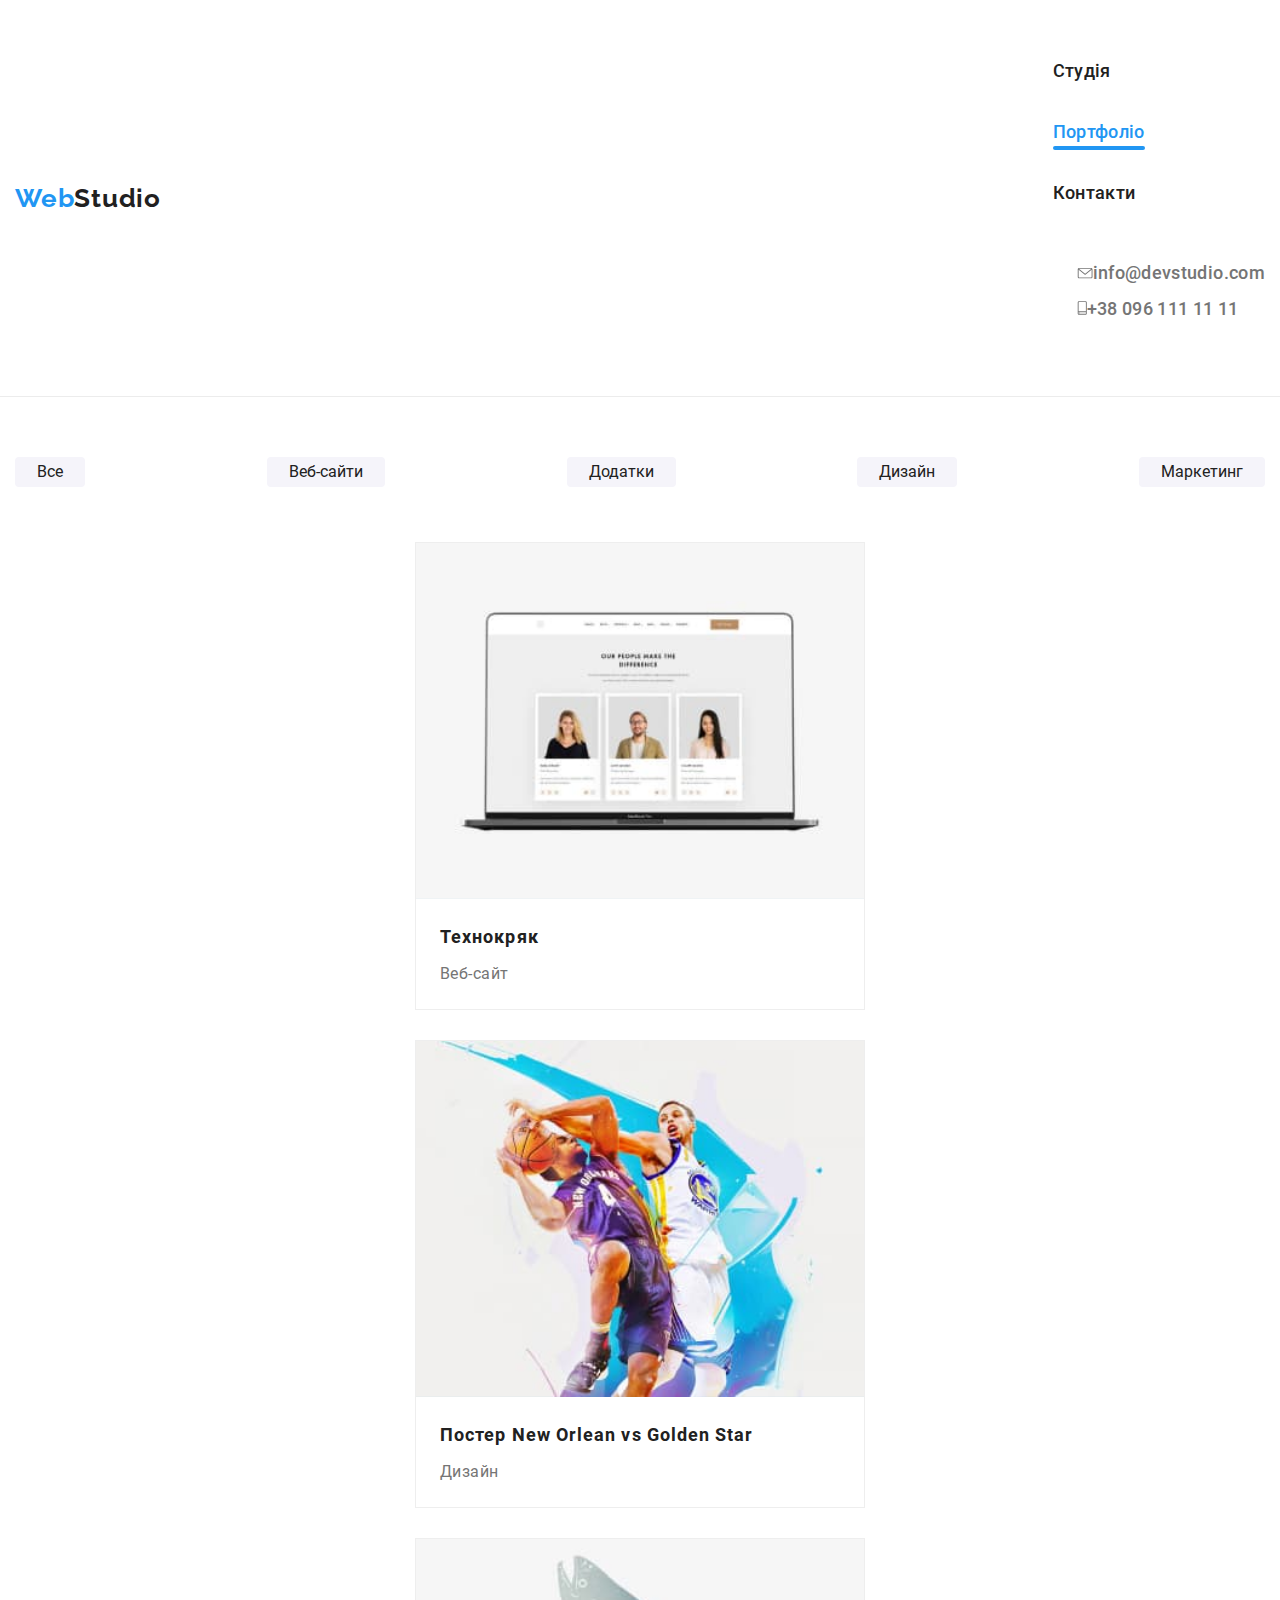
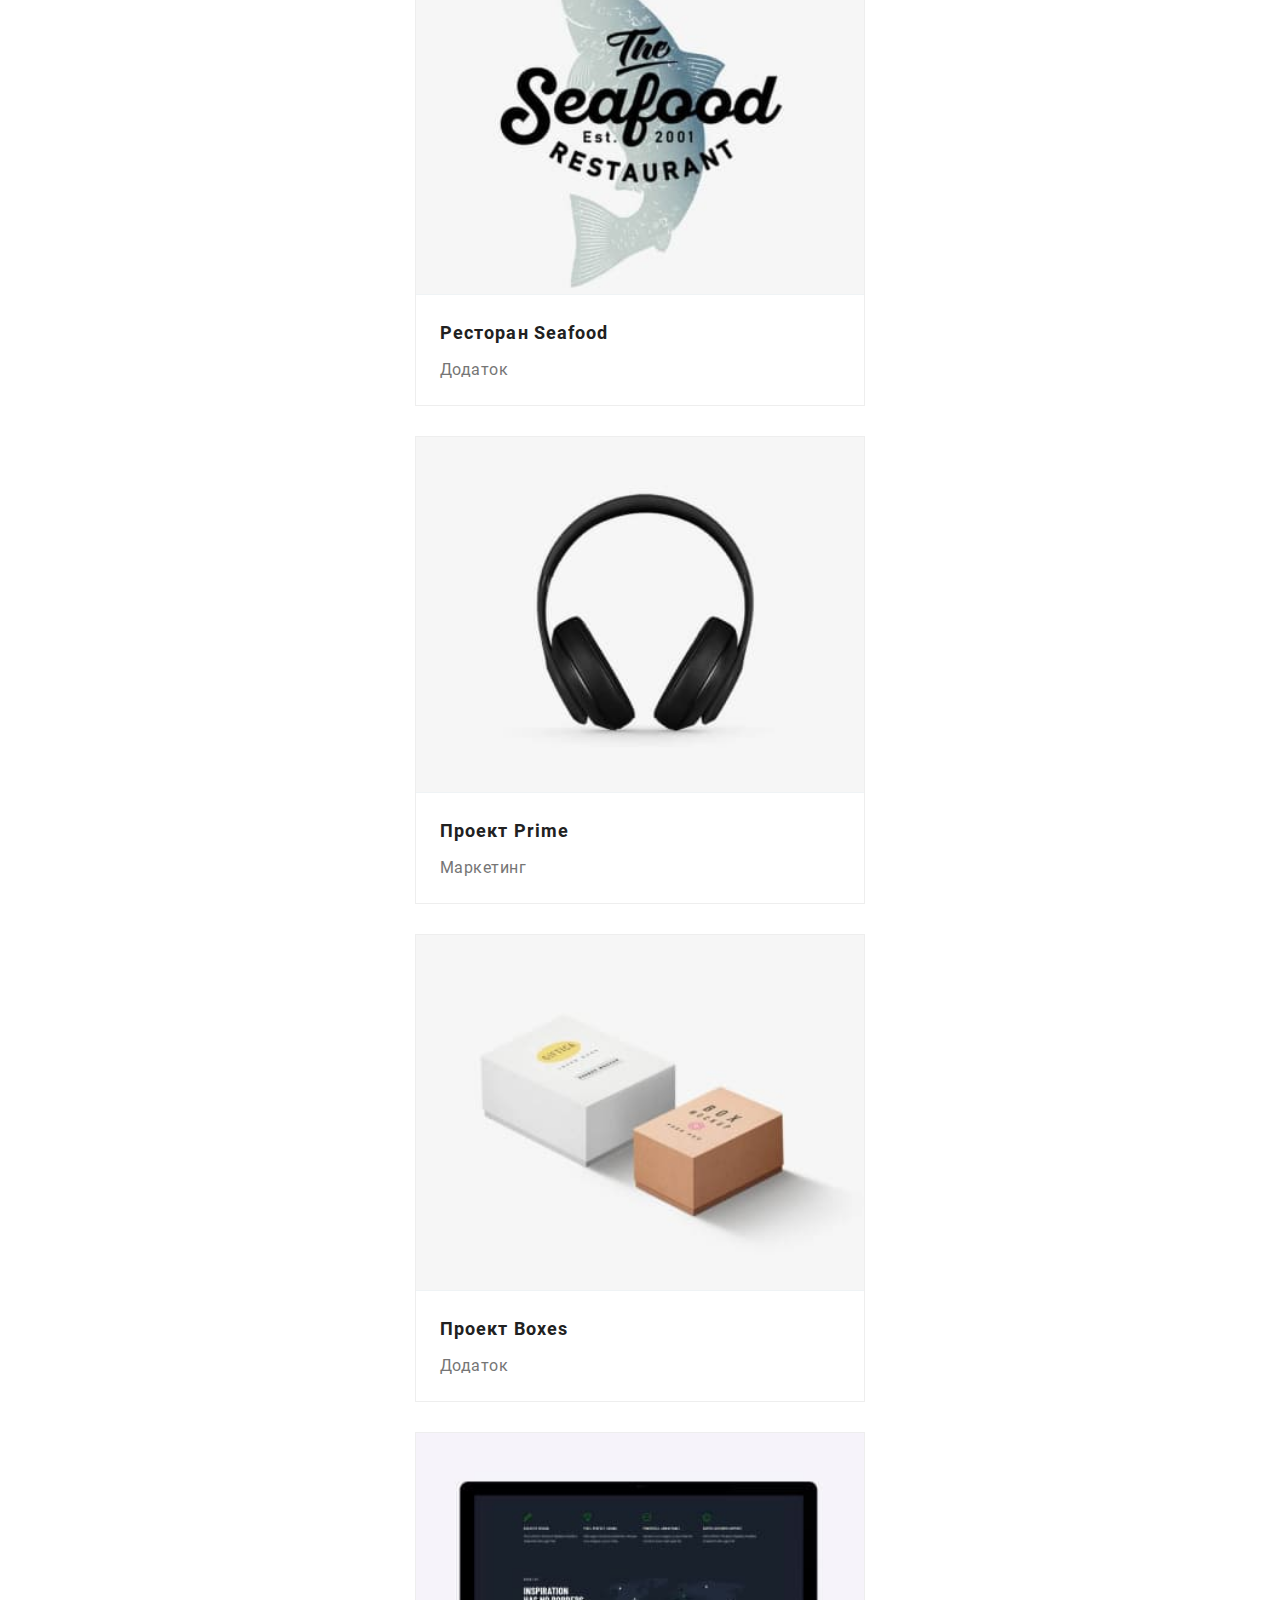
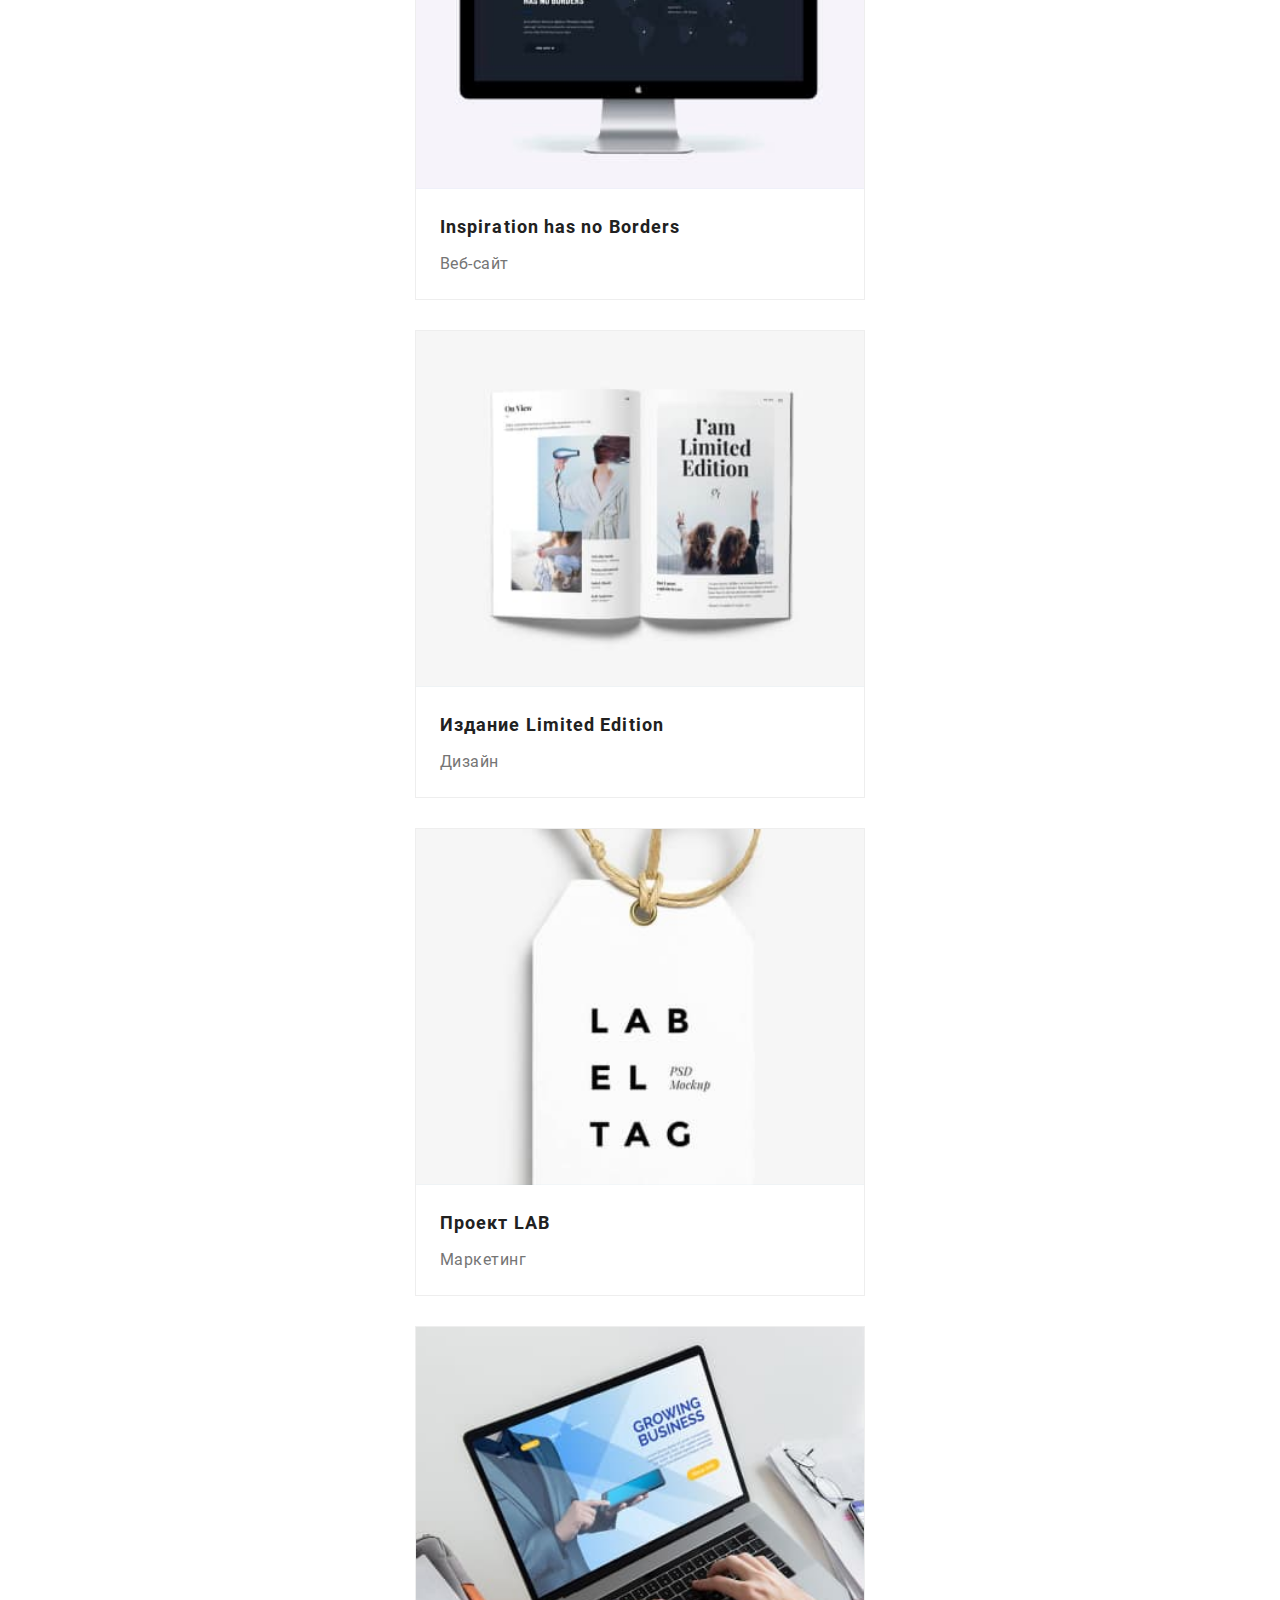
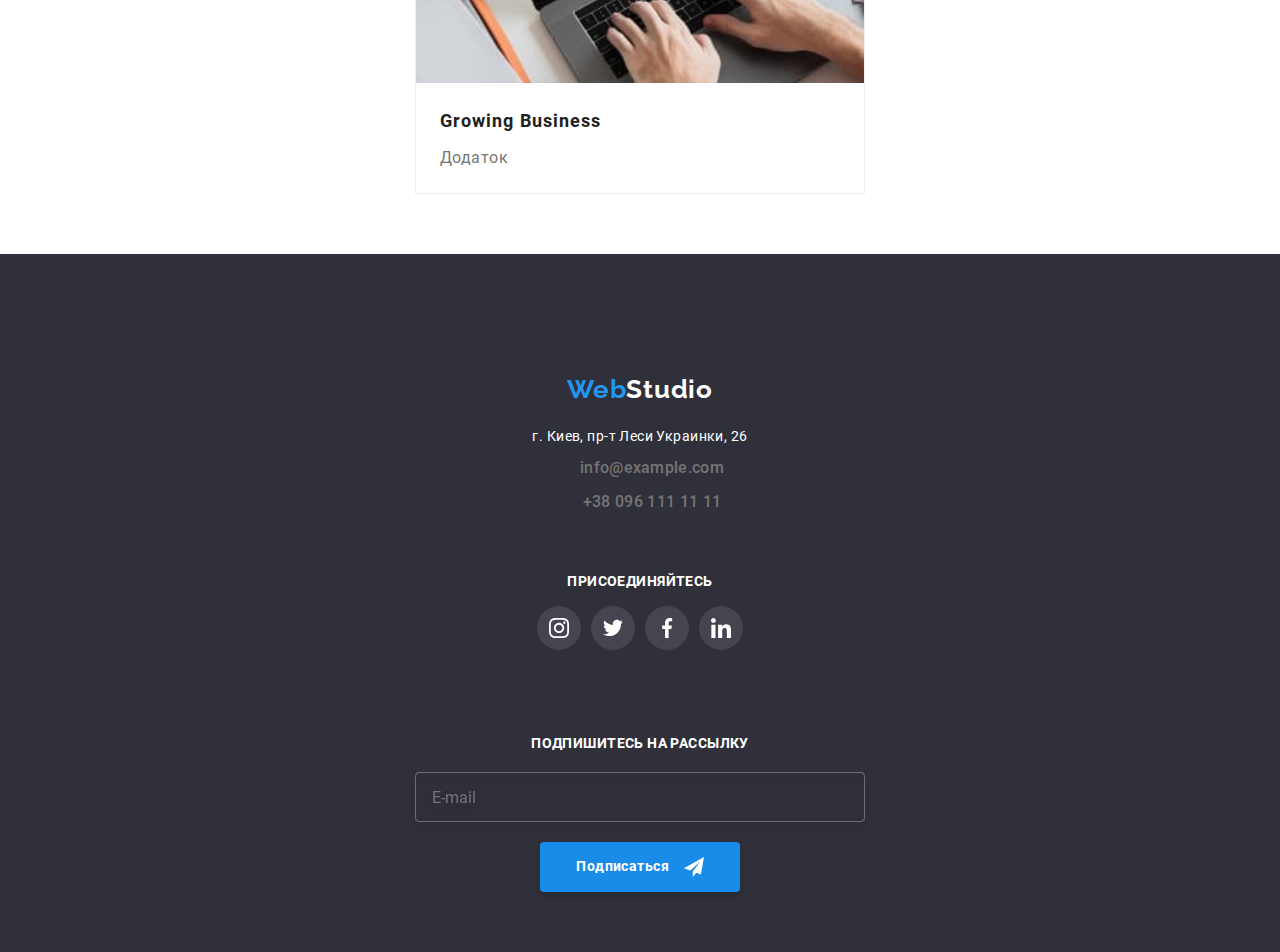
==== portfolio.html @ bfbedae5 "ver. 0.1" ====
<!DOCTYPE html>
<html lang="en">
<head>
    <meta charset="UTF-8">
    <meta name="viewport" content="width=device-width, initial-scale=1.0">
    <title>Portfolio</title>
    <link rel="stylesheet" href="./css/portfolio.min.css">
</head> 
<body>
    <!-- Header container -->
    <header class="pf">
        <div class="container header">
            <a href="./index.html" class="logo"><span class="logo-item">Web</span>Studio</a>
            <div class="menu-container" id="menu-container" data-menu>
                <nav>
                    <ul class="site-nav">
                        <li>
                            <a class="link " href="./index.html">Студія</a>
                        </li>
                        <li>
                            <a class="link current" href="./portfolio.html">Портфоліо</a>
                        </li>
                        <li>
                            <a class="link" href="">Контакти</a>
                        </li>
                    </ul>
            </nav>
            <address>
                    <ul class="contacts-list">
                        <li>
                            <a class="contacts-item"  href="mailto:info@devstudio.com">
                                <svg class="icon envelope">
                                    <use href="./img/symbol-defs.svg#envelope"></use>
                                </svg>info@devstudio.com</a>
                        </li>
                        <li>
                            <a class="contacts-item"  href="tel:380961111111">
                                <svg class="icon smartphone">
                                    <use href="./img/symbol-defs.svg#smartphone"></use>
                                </svg>+38 096 111 11 11</a>
                        </li>
                    </ul>
            </address>
            </div>
            <button type="button" class="menu-button is-open" aria-expanded="true" data-menu-button>
                <svg class="icons-mob" width="40" height="40" aria-label="Меню моб.версії">
                    <use class="icon-cross" href="./img/symbol-defs.svg#close_mob"></use>
                    <use class="icon-menu" href="./img/symbol-defs.svg#menu_mob"></use>
                </svg>
            </button>
        </div>
    </header>
    <main>
        <section>
            <div class="container portfolio">
                <div class="button-container"> 
                    <ul class="button-list">
                        <li class="item"><button type="button" class="btn">Все</button></li>
                        <li class="item"><button type="button" class="btn">Веб-сайти</button></li>
                        <li class="item"><button type="button" class="btn">Додатки</button></li>
                        <li class="item"><button type="button" class="btn">Дизайн</button></li>
                        <li class="item"><button type="button" class="btn">Маркетинг</button></li>
                    </ul>  
                </div>
                <div>
                    <ul class="products-list">
                        <li class="products">
                            <a class="products-link" href="#">
                            <div class="hover m-t">
                                <img src="./img/projects/project1.jpg" width="" alt="">
                                <p class="meaning-title">Технокряк это современная площадка распространения коронавируса. Компании используют эту платформу для цифрового шпионажа и атак на защищённые сервера конкурентов.</p>
                            </div>
                            <p class="title">Технокряк</p>
                            <p class="type">Веб-сайт</p>
                            </a>
                        </li>
                        <li class="products">
                            <a class="products-link" href="#">
                            <div class="hover m-t">
                                <img src="./img/projects/project2.jpg" width="" alt="">
                                <p class="meaning-title">Технокряк это современная площадка распространения коронавируса. Компании используют эту платформу для цифрового шпионажа и атак на защищённые сервера конкурентов.</p>
                            </div>
                            <p class="title">Постер New Orlean vs Golden Star</p>
                            <p class="type">Дизайн</p>
                            </a>
                        </li>
                        <li class="products">
                            <a class="products-link" href="#">
                            <div class="hover m-t">
                                <img src="./img/projects/project3.jpg" width="" alt="">
                                <p class="meaning-title">Технокряк это современная площадка распространения коронавируса. Компании используют эту платформу для цифрового шпионажа и атак на защищённые сервера конкурентов.</p>
                            </div>
                            <p class="title">Ресторан Seafood</p>
                            <p class="type">Додаток</p>
                            </a>
                        </li>
                        <li class="products">
                            <a class="products-link" href="#">
                            <div class="hover m-t">
                                <img src="./img/projects/project4.jpg" width="" alt="">
                                <p class="meaning-title">Технокряк это современная площадка распространения коронавируса. Компании используют эту платформу для цифрового шпионажа и атак на защищённые сервера конкурентов.</p>
                            </div>
                            <p class="title">Проект Prime</p>
                            <p class="type">Маркетинг</p>
                            </a>
                        </li>
                        <li class="products">
                            <a class="products-link" href="#">
                            <div class="hover m-t">
                                <img src="./img/projects/project5.jpg" width="" alt="">
                                <p class="meaning-title">Технокряк это современная площадка распространения коронавируса. Компании используют эту платформу для цифрового шпионажа и атак на защищённые сервера конкурентов.</p>
                            </div>
                            <p class="title">Проект Boxes</p>
                            <p class="type">Додаток</p>
                            </a>
                        </li>
                        <li class="products">
                            <a class="products-link" href="#">
                            <div class="hover m-t">
                                <img src="./img/projects/project6.jpg" width="" alt="">
                                <p class="meaning-title">Технокряк это современная площадка распространения коронавируса. Компании используют эту платформу для цифрового шпионажа и атак на защищённые сервера конкурентов.</p>
                            </div>
                            <p class="title">Inspiration has no Borders</p>
                            <p class="type">Веб-сайт</p>
                            </a>
                        </li>
                        <li class="products">
                            <a class="products-link" href="#">
                            <div class="hover m-t">
                                <img src="./img/projects/project7.jpg" width="" alt="">
                                <p class="meaning-title">Технокряк это современная площадка распространения коронавируса. Компании используют эту платформу для цифрового шпионажа и атак на защищённые сервера конкурентов.</p>
                            </div>
                            <p class="title">Издание Limited Edition</p>
                            <p class="type">Дизайн</p>
                            </a>
                        </li>
                        <li class="products">
                            <a class="products-link" href="#">
                            <div class="hover m-t">
                                <img src="./img/projects/project8.jpg" width="" alt="">
                                <p class="meaning-title">Технокряк это современная площадка распространения коронавируса. Компании используют эту платформу для цифрового шпионажа и атак на защищённые сервера конкурентов.</p>
                            </div>
                            <p class="title">Проект LAB</p>
                            <p class="type">Маркетинг</p>
                            </a>
                        </li>
                        <li class="products">
                            <a class="products-link" href="#">
                            <div class="hover m-t">
                                <img src="./img/projects/project9.jpg" width="" alt="">
                                <p class="meaning-title">Технокряк это современная площадка распространения коронавируса. Компании используют эту платформу для цифрового шпионажа и атак на защищённые сервера конкурентов.</p>
                            </div>
                            <p class="title">Growing Business</p>
                            <p class="type">Додаток</p>
                            </a>
                        </li>
                    </ul>
                </div> 
            </div>    
        </section>
    </main>
    <footer>
        <div class="container footer">
            <div class="address-footer">
                <a href="./index.html" class="logo"><span class="logo-item">Web</span>Studio</a>
                <address class="address-list">
                    <p>г. Киев, пр-т Леси Украинки, 26</p>
                    <a class="contacts-item" href="mailto:info@example.com">info@example.com</a>
                    <a class="contacts-item" href="tel:380961111111">+38 096 111 11 11</a>
                </address>    
            </div>
            <div class="social-container">
                <b>присоединяйтесь</b>
                <ul class="social-list">
                    <li class="icons">
                        <a href="https://www.instagram.com/" class="icons-link" aria-label="Instagram">
                        <svg class="social-icons"><use href="./img/symbol-defs.svg#instagram"></use></svg>
                        </a>
                    </li>
                    <li class="icons">
                        <a href="https://twitter.com/" class="icons-link" aria-label="twitter">
                        <svg class="social-icons"><use href="./img/symbol-defs.svg#twitter"></use></svg>
                        </a>
                    </li>
                    <li class="icons">
                        <a href="https://www.facebook.com/" class="icons-link" arial-label="facebook">
                        <svg class="social-icons"><use href="./img/symbol-defs.svg#facebook"></use></svg>
                        </a>
                    </li>
                    <li class="icons">
                        <a href="https://www.linkedin.com/" class="icons-link" arial-label="linkedin">
                            <svg class="social-icons"><use href="./img/symbol-defs.svg#linkedin"></use></svg>
                        </a>
                    </li>
                </ul>
            </div>
            <div class="shareit">
                <form class="share-form" action="">
                    <label class="label-form" for="email"><b>Подпишитесь на рассылку</b></label>
                    <div class="box-input">
                        <input class="input-form" type="email" name="email" placeholder="E-mail" id="">
                        <button class="button footer" type="button">
                            <p>Подписаться</p> 
                            <svg class="social-icons"><use href="./img/symbol-defs.svg#telegram"></use></svg>
                        </button>   
                    </div>
                </form>
            </div>    
        </div>
    </footer>
    <script src="./js/menu.js"></script>
    <script src="./js/modal.js"></script>
</body>
</html>
---- css/portfolio.min.css ----
@font-face{font-family:"Roboto";font-style:normal;font-weight:400;src:local("Roboto"),local("Roboto-Regular"),url("../fonts/roboto-v20-latin_cyrillic-regular.woff2") format("woff2"),url("../fonts/roboto-v20-latin_cyrillic-regular.woff") format("woff")}@font-face{font-family:"Roboto";font-style:normal;font-weight:500;src:local("Roboto Medium"),local("Roboto-Medium"),url("../fonts/roboto-v20-latin_cyrillic-500.woff2") format("woff2"),url("../fonts/roboto-v20-latin_cyrillic-500.woff") format("woff")}@font-face{font-family:"Roboto";font-style:normal;font-weight:700;src:local("Roboto Bold"),local("Roboto-Bold"),url("../fonts/roboto-v20-latin_cyrillic-700.woff2") format("woff2"),url("../fonts/roboto-v20-latin_cyrillic-700.woff") format("woff")}@font-face{font-family:"Roboto";font-style:normal;font-weight:900;src:local("Roboto Black"),local("Roboto-Black"),url("../fonts/roboto-v20-latin_cyrillic-900.woff2") format("woff2"),url("../fonts/roboto-v20-latin_cyrillic-900.woff") format("woff")}@font-face{font-family:"Raleway";font-style:normal;font-weight:700;src:local(""),url("../fonts/raleway-v17-latin_cyrillic-700.woff2") format("woff2"),url("../fonts/raleway-v17-latin_cyrillic-700.woff") format("woff")}/*! normalize.css v8.0.1 | MIT License | github.com/necolas/normalize.css */html{line-height:1.15;-webkit-text-size-adjust:100%}body{margin:0}main{display:block}h1{font-size:2em;margin:0.67em 0}hr{-webkit-box-sizing:content-box;box-sizing:content-box;height:0;overflow:visible}pre{font-family:monospace, monospace;font-size:1em}a{background-color:transparent}abbr[title]{border-bottom:none;text-decoration:underline;-webkit-text-decoration:underline dotted;text-decoration:underline dotted}b,strong{font-weight:bolder}code,kbd,samp{font-family:monospace, monospace;font-size:1em}small{font-size:80%}sub,sup{font-size:75%;line-height:0;position:relative;vertical-align:baseline}sub{bottom:-0.25em}sup{top:-0.5em}img{border-style:none}button,input,optgroup,select,textarea{font-family:inherit;font-size:100%;line-height:1.15;margin:0}button,input{overflow:visible}button,select{text-transform:none}button,[type="button"],[type="reset"],[type="submit"]{-webkit-appearance:button}button::-moz-focus-inner,[type="button"]::-moz-focus-inner,[type="reset"]::-moz-focus-inner,[type="submit"]::-moz-focus-inner{border-style:none;padding:0}button:-moz-focusring,[type="button"]:-moz-focusring,[type="reset"]:-moz-focusring,[type="submit"]:-moz-focusring{outline:1px dotted ButtonText}fieldset{padding:0.35em 0.75em 0.625em}legend{-webkit-box-sizing:border-box;box-sizing:border-box;color:inherit;display:table;max-width:100%;padding:0;white-space:normal}progress{vertical-align:baseline}textarea{overflow:auto}[type="checkbox"],[type="radio"]{-webkit-box-sizing:border-box;box-sizing:border-box;padding:0}[type="number"]::-webkit-inner-spin-button,[type="number"]::-webkit-outer-spin-button{height:auto}[type="search"]{-webkit-appearance:textfield;outline-offset:-2px}[type="search"]::-webkit-search-decoration{-webkit-appearance:none}::-webkit-file-upload-button{-webkit-appearance:button;font:inherit}details{display:block}summary{display:list-item}template{display:none}[hidden]{display:none}html{-webkit-box-sizing:border-box;box-sizing:border-box}*,*:before,*:after{-webkit-box-sizing:inherit;box-sizing:inherit;margin:0px;padding:0px}body{color:#212121;font-family:'Roboto', sans-serif}a{display:block;text-decoration:none;color:inherit;font-style:normal}b{text-transform:uppercase;font-style:normal;font-weight:bold;font-size:14px;line-height:1.142;letter-spacing:0.03em}li{list-style-type:none}img{display:block;width:100%;height:auto}.container{width:100%;margin-left:auto;margin-right:auto;padding:0 15px}h2{margin-bottom:30px;font-style:normal;font-weight:bold;font-size:28px;line-height:1.178;text-align:center;letter-spacing:0.03em}h3{margin-bottom:10px;font-style:normal;font-weight:bold;font-size:14px;line-height:1.142;text-align:center;letter-spacing:0.03em;text-transform:uppercase}p{font-style:normal;font-weight:normal;font-size:14px;line-height:1.714;letter-spacing:0.03em;color:#757575}.header{display:-webkit-box;display:-ms-flexbox;display:flex;-webkit-box-align:center;-ms-flex-align:center;align-items:center;-webkit-box-pack:justify;-ms-flex-pack:justify;justify-content:space-between;font-weight:500;font-size:14px;line-height:1.142;letter-spacing:0.02em;position:relative}@media screen and (max-width: 767px){.icons-mob{fill:currentColor}.menu-button{outline:none;border:none;background:none}.menu-button:active{color:#2196F3}.menu-button .icon-menu{display:none}.menu-button.is-open .icon-menu{display:block}.menu-button.is-open .icon-cross{display:none}.menu-container{text-align:center;z-index:1;background-color:#ffffff;opacity:0;pointer-events:none;-webkit-transform:translateY(100%);transform:translateY(100%);-webkit-transition:cubic-bezier(0.4, 0, 0.2, 1);transition:cubic-bezier(0.4, 0, 0.2, 1);-webkit-transition-duration:250ms;transition-duration:250ms;position:absolute;bottom:0;left:0;width:100%}.menu-container.is-open{opacity:1;display:block;-webkit-transform:translateY(100%);transform:translateY(100%);-webkit-transition:cubic-bezier(0.4, 0, 0.2, 1);transition:cubic-bezier(0.4, 0, 0.2, 1);-webkit-transition-duration:250ms;transition-duration:250ms;visibility:visible;pointer-events:initial}}@media screen and (min-width: 768px){.container.header button{display:none}}.logo{font-family:'Raleway', sans-serif;color:#212121;font-weight:bold;font-size:26px;line-height:1.192;letter-spacing:0.03em;text-decoration:none;margin:16px 0px}.logo .logo-item{color:#2196F3}.address-footer .logo{padding-top:60px;color:#fff;font-weight:700;text-transform:none;margin-bottom:20px;margin-top:0px}.menu-container{padding:60px 0px;font-style:normal;font-weight:500;font-size:18px;line-height:1.166;letter-spacing:0.02em}.site-nav{margin-bottom:60px}.site-nav li:not(:last-child){margin-bottom:40px}.site-nav li{position:relative;-webkit-transition:cubic-bezier(0.4, 0, 0.2, 1);transition:cubic-bezier(0.4, 0, 0.2, 1);-webkit-transition-duration:250ms;transition-duration:250ms}.link{position:relative;display:inline}.link:hover,.link:focus{color:#2196F3}.link.current{color:#2196F3}.link:active{color:#757575}.link.current::after{position:absolute;content:'';display:block;bottom:-8px;left:0;width:100%;height:4px;background-color:#2196F3;border-radius:2px}.contacts-item:hover,.contacts-item:focus{color:#2196F3}.contacts-item:active{color:#757575}.envelope{width:16px;height:12px}.smartphone{width:10px;height:15px}.icon{fill:currentColor}.contacts-item{font-weight:500;line-height:1.14;letter-spacing:0.02em;color:#757575;margin-left:24px;-webkit-transition:cubic-bezier(0.4, 0, 0.2, 1);transition:cubic-bezier(0.4, 0, 0.2, 1);-webkit-transition-duration:250ms;transition-duration:250ms;margin-bottom:16px}.pf{border:1px solid #ECECEC;border-left:none;border-right:none;border-top:none}.hover.m-t{display:-webkit-box;display:-ms-flexbox;display:flex;position:relative;overflow:hidden;-webkit-transition:-webkit-transform 250ms cubic-bezier(0.4, 0, 0.2, 1);transition:-webkit-transform 250ms cubic-bezier(0.4, 0, 0.2, 1);transition:transform 250ms cubic-bezier(0.4, 0, 0.2, 1);transition:transform 250ms cubic-bezier(0.4, 0, 0.2, 1), -webkit-transform 250ms cubic-bezier(0.4, 0, 0.2, 1)}.meaning-title{position:absolute;width:100%;height:100%;background:rgba(33,150,243,0.9);-webkit-transform:translateY(100%);transform:translateY(100%);-webkit-transition:-webkit-transform 250ms cubic-bezier(0.4, 0, 0.2, 1);transition:-webkit-transform 250ms cubic-bezier(0.4, 0, 0.2, 1);transition:transform 250ms cubic-bezier(0.4, 0, 0.2, 1);transition:transform 250ms cubic-bezier(0.4, 0, 0.2, 1), -webkit-transform 250ms cubic-bezier(0.4, 0, 0.2, 1);padding:63px 24px;margin:0;font-family:Roboto;font-style:normal;font-weight:normal;font-size:18px;line-height:1.56;letter-spacing:0.03em;color:#FFFFFF}.title{font-weight:bold;font-size:18px;line-height:2.0;letter-spacing:0.06em;padding:20px 24px 4px 24px;color:#212121}.type{font-weight:normal;font-size:16px;line-height:1.875;letter-spacing:0.03em;color:#757575;padding:0px 24px 20px 24px}.portfolio .products-list .products{width:450px;height:auto;margin-bottom:30px;margin-left:auto;margin-right:auto}.portfolio .products-list .products:last-child{margin-bottom:0px}@media screen and (max-width: 767px){.portfolio .products-list{max-width:450px;margin-left:auto;margin-right:auto}}.portfolio .products-link{border:1px solid #EEEEEE;background:#FFFFFF;-webkit-transition:cubic-bezier(0.4, 0, 0.2, 1);transition:cubic-bezier(0.4, 0, 0.2, 1);-webkit-transition-duration:250ms;transition-duration:250ms}.portfolio .products-link:hover,.portfolio .products-link:focus{border:1px solid #EEEEEE;-webkit-box-shadow:1px 4px 6px rgba(0,0,0,0.16),0px 4px 4px rgba(0,0,0,0.06),0px 1px 1px rgba(0,0,0,0.12);box-shadow:1px 4px 6px rgba(0,0,0,0.16),0px 4px 4px rgba(0,0,0,0.06),0px 1px 1px rgba(0,0,0,0.12)}.m-t:hover .meaning-title{-webkit-transform:translateY(0);transform:translateY(0)}section{padding-top:60px;padding-bottom:60px}section.hero{padding:0px}.benefits-list{text-align:center}.benefits-item{margin-bottom:30px}.benefits-item:last-child{margin-bottom:0px}.benefits-item p{text-align:left}.benefits-logo{width:100%;height:auto;padding:25px 0px;margin-bottom:30px;background:#F5F4FA;border-radius:4px}.benefits-icons{width:70px;height:70px}.section-team{padding:60px 0px;background:#F5F4FA}.teammates{width:100%;height:auto;margin-bottom:60px;background:#fff;-webkit-box-shadow:0px 1px 3px rgba(0,0,0,0.12),0px 1px 1px rgba(0,0,0,0.14),0px 2px 1px rgba(0,0,0,0.2);box-shadow:0px 1px 3px rgba(0,0,0,0.12),0px 1px 1px rgba(0,0,0,0.14),0px 2px 1px rgba(0,0,0,0.2);border-radius:0px 0px 4px 4px}.teammates:last-child{margin-bottom:0px}.teammates p{margin-top:30px;margin-bottom:10px;font-style:normal;font-weight:500;font-size:16px;line-height:1.187;text-align:center;letter-spacing:0.03em;color:#212121}.teammates p.text{margin:0px;color:#757575;font-weight:normal}.clients-list{display:-webkit-box;display:-ms-flexbox;display:flex;-ms-flex-wrap:wrap;flex-wrap:wrap;list-style-type:none;-webkit-box-pack:justify;-ms-flex-pack:justify;justify-content:space-between}.clients-list .client{width:calc((100% - 30px) / 2);height:90px;margin-bottom:30px}.client-link{display:-webkit-box;display:-ms-flexbox;display:flex;-webkit-box-pack:center;-ms-flex-pack:center;justify-content:center;-webkit-box-align:center;-ms-flex-align:center;align-items:center;width:100%;height:90px;overflow:hidden;fill:#AFB1B8;border:1px solid #AFB1B8;border-radius:4px;outline:none;-webkit-transition:color 250ms cubic-bezier(0.4, 0, 0.2, 1),border-color 250ms cubic-bezier(0.4, 0, 0.2, 1);transition:color 250ms cubic-bezier(0.4, 0, 0.2, 1),border-color 250ms cubic-bezier(0.4, 0, 0.2, 1)}.client-link:hover,.client-link:focus{fill:#2196F3;border-color:#2196F3}.client-link:active{fill:#757575;border-color:#757575}.button{width:200px;height:50px;background:#188CE8;-webkit-box-shadow:0px 4px 4px rgba(0,0,0,0.15);box-shadow:0px 4px 4px rgba(0,0,0,0.15);border-radius:4px;border:inherit;outline:none;font-weight:bold;font-size:16px;line-height:1.875;text-align:center;letter-spacing:0.06em;color:#fff}.button:hover,.button:focus{color:#212121;background-color:#2196F3;-webkit-box-shadow:0px 3px 1px rgba(0,0,0,0.1),0px 1px 2px rgba(0,0,0,0.08),0px 2px 2px rgba(0,0,0,0.12);box-shadow:0px 3px 1px rgba(0,0,0,0.1),0px 1px 2px rgba(0,0,0,0.08),0px 2px 2px rgba(0,0,0,0.12)}.button:active{color:#212121;background-color:#AFB1B8}.button.footer{display:-webkit-box;display:-ms-flexbox;display:flex;-webkit-box-align:center;-ms-flex-align:center;align-items:center;-ms-flex-pack:distribute;justify-content:space-around;margin:20px auto 0px auto;text-align:center;padding:10px 29px}.button.footer.social-icons{fill:currentColor}.button.footer p{color:inherit;font-weight:bold}.button-list{color:#212121;display:-webkit-box;display:-ms-flexbox;display:flex;-ms-flex-wrap:wrap;flex-wrap:wrap;margin-bottom:40px;-webkit-box-pack:justify;-ms-flex-pack:justify;justify-content:space-between;-ms-flex-line-pack:distribute;align-content:space-around}.button-list .btn{padding-top:6px;padding-left:22px;padding-right:22px;padding-bottom:6px;color:#212121;background-color:#F5F4FA;border:4px;border-radius:4px;cursor:pointer;-webkit-transition:cubic-bezier(0.4, 0, 0.2, 1);transition:cubic-bezier(0.4, 0, 0.2, 1);-webkit-transition-duration:250ms;transition-duration:250ms;outline:none}.button-list .item:not(:last-child){margin-right:8px;margin-bottom:15px}.btn:hover,.btn:focus{color:#fff;background-color:#2196F3;-webkit-box-shadow:0px 3px 1px rgba(0,0,0,0.1),0px 1px 2px rgba(0,0,0,0.08),0px 2px 2px rgba(0,0,0,0.12);box-shadow:0px 3px 1px rgba(0,0,0,0.1),0px 1px 2px rgba(0,0,0,0.08),0px 2px 2px rgba(0,0,0,0.12)}.btn:active{color:#757575}.social-list{display:-webkit-box;display:-ms-flexbox;display:flex;padding-top:16px;padding-bottom:24px;-webkit-box-pack:center;-ms-flex-pack:center;justify-content:center}.icons:not(:last-child){margin-right:10px}.icons-link{display:-webkit-box;display:-ms-flexbox;display:flex;-webkit-box-pack:center;-ms-flex-pack:center;justify-content:center;-webkit-box-align:center;-ms-flex-align:center;align-items:center;color:#AFB1B8;text-decoration:none;font-style:normal;width:44px;height:44px;background-color:rgba(255,255,255,0.1);border-radius:50%;-webkit-transition:cubic-bezier(0.4, 0, 0.2, 1);transition:cubic-bezier(0.4, 0, 0.2, 1);-webkit-transition-duration:250ms;transition-duration:250ms}.icons-link:hover,.icons-link:focus{color:#fff;background-color:rgba(33,150,243,0.9)}.icons-link:active{color:#fff}.teammates .social-icons{width:20px;height:20px;fill:currentColor}footer{background-color:#2F303A;color:#fff}div.footer{padding-top:60px;padding-bottom:60px;text-align:center}.address-list{margin-bottom:60px}.address-list p{font-style:normal;margin-bottom:10px;color:currentColor}.social-container{margin-bottom:60px}.footer .social-icons{width:20px;height:20px;fill:#fff}.input-form{width:450px;height:50px;border:1px solid rgba(255,255,255,0.3);-webkit-box-sizing:border-box;box-sizing:border-box;-webkit-filter:drop-shadow(0px 4px 4px rgba(0,0,0,0.15));filter:drop-shadow(0px 4px 4px rgba(0,0,0,0.15));border-radius:4px;background:transparent;padding-left:16px;color:currentColor;outline:none;margin-top:20px}@media screen and (max-width: 479px){.input-form{width:100%}}
/*# sourceMappingURL=portfolio.min.css.map */
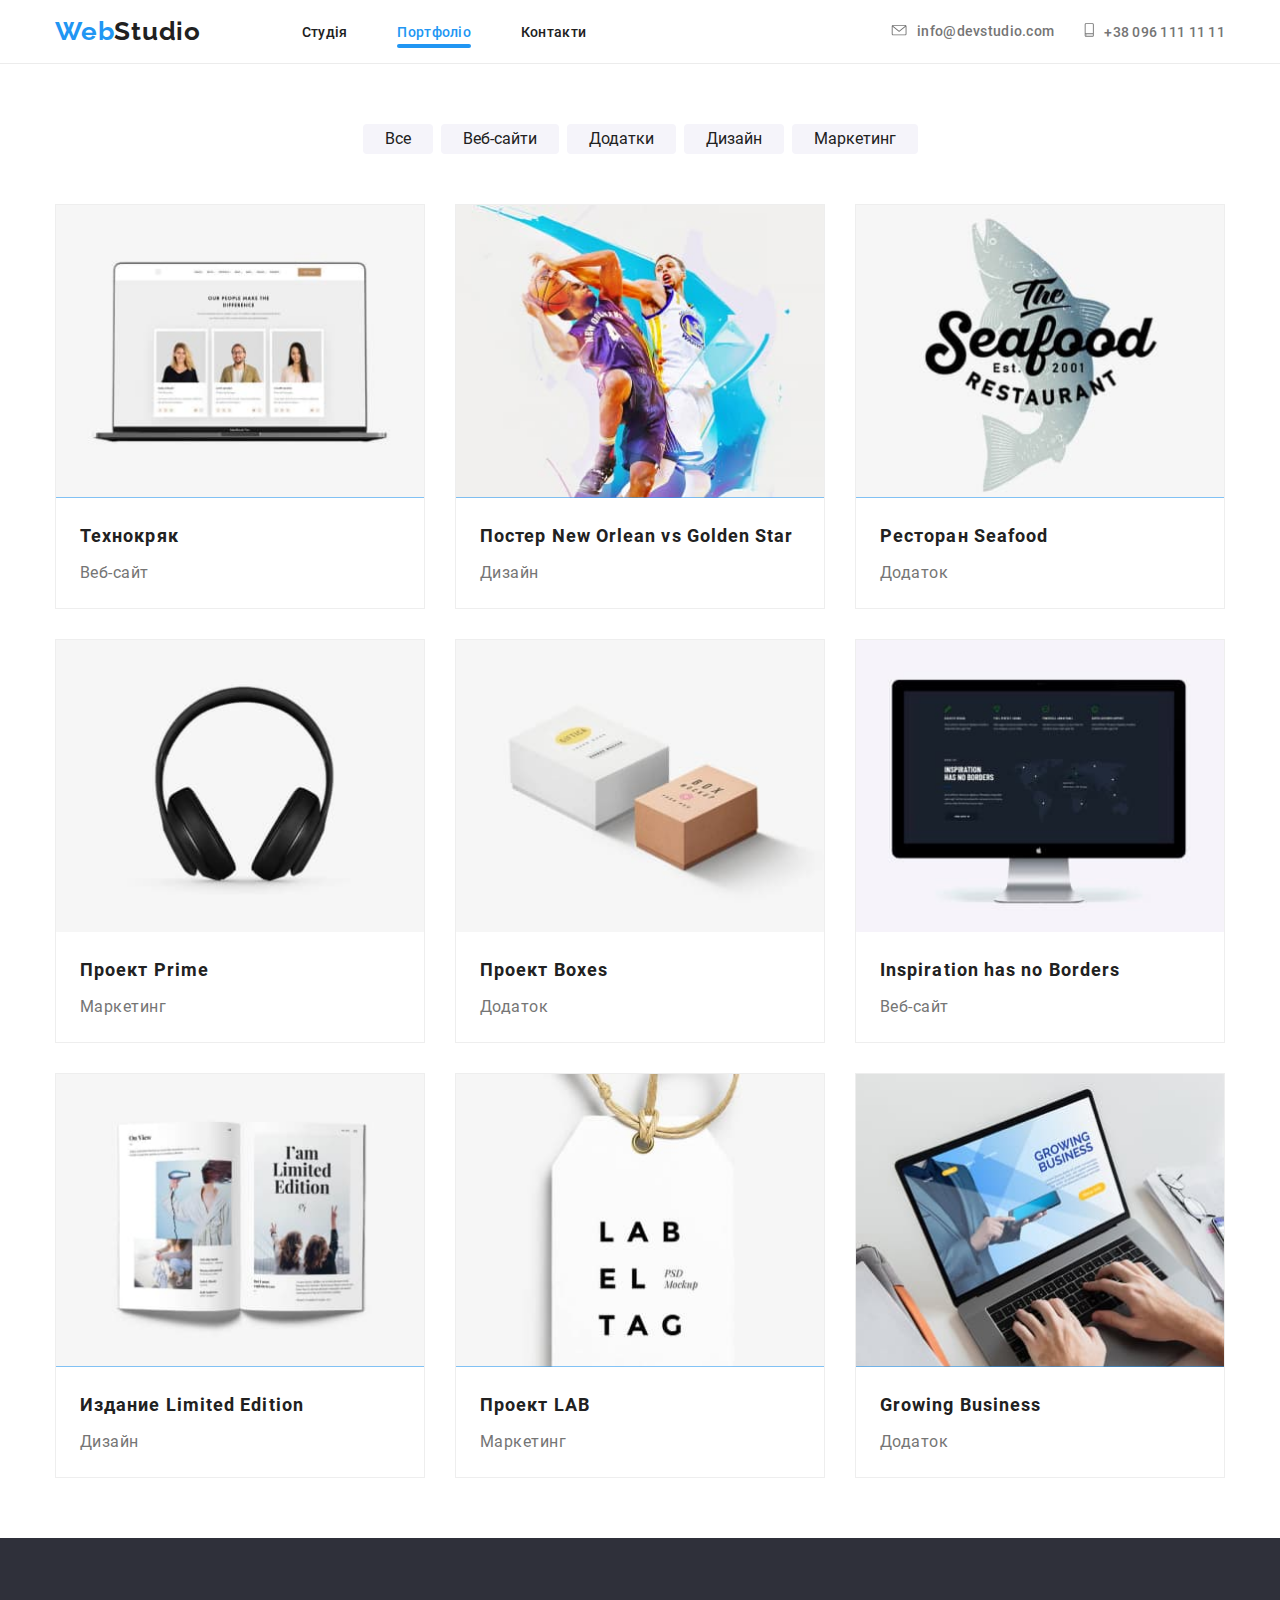
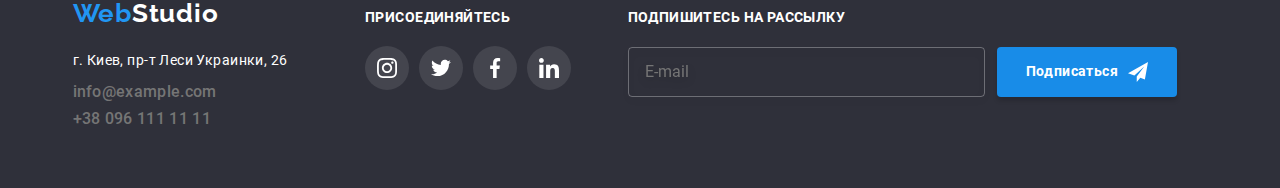
==== commit bffcae30: "ver. 0.8" ====
--- a/portfolio.html
+++ b/portfolio.html
@@ -42,7 +42,7 @@
                     </ul>
             </address>
             </div>
-            <button type="button" class="menu-button is-open" aria-expanded="true" data-menu-button>
+            <button type="button" class="menu-button" aria-expanded="true" data-menu-button>
                 <svg class="icons-mob" width="40" height="40" aria-label="Меню моб.версії">
                     <use class="icon-cross" href="./img/symbol-defs.svg#close_mob"></use>
                     <use class="icon-menu" href="./img/symbol-defs.svg#menu_mob"></use>
@@ -51,7 +51,7 @@
         </div>
     </header>
     <main>
-        <section>
+        <section class="portfolio-section">
             <div class="container portfolio">
                 <div class="button-container"> 
                     <ul class="button-list">
--- a/css/portfolio.min.css
+++ b/css/portfolio.min.css
@@ -1,2 +1,2 @@
-@font-face{font-family:"Roboto";font-style:normal;font-weight:400;src:local("Roboto"),local("Roboto-Regular"),url("../fonts/roboto-v20-latin_cyrillic-regular.woff2") format("woff2"),url("../fonts/roboto-v20-latin_cyrillic-regular.woff") format("woff")}@font-face{font-family:"Roboto";font-style:normal;font-weight:500;src:local("Roboto Medium"),local("Roboto-Medium"),url("../fonts/roboto-v20-latin_cyrillic-500.woff2") format("woff2"),url("../fonts/roboto-v20-latin_cyrillic-500.woff") format("woff")}@font-face{font-family:"Roboto";font-style:normal;font-weight:700;src:local("Roboto Bold"),local("Roboto-Bold"),url("../fonts/roboto-v20-latin_cyrillic-700.woff2") format("woff2"),url("../fonts/roboto-v20-latin_cyrillic-700.woff") format("woff")}@font-face{font-family:"Roboto";font-style:normal;font-weight:900;src:local("Roboto Black"),local("Roboto-Black"),url("../fonts/roboto-v20-latin_cyrillic-900.woff2") format("woff2"),url("../fonts/roboto-v20-latin_cyrillic-900.woff") format("woff")}@font-face{font-family:"Raleway";font-style:normal;font-weight:700;src:local(""),url("../fonts/raleway-v17-latin_cyrillic-700.woff2") format("woff2"),url("../fonts/raleway-v17-latin_cyrillic-700.woff") format("woff")}/*! normalize.css v8.0.1 | MIT License | github.com/necolas/normalize.css */html{line-height:1.15;-webkit-text-size-adjust:100%}body{margin:0}main{display:block}h1{font-size:2em;margin:0.67em 0}hr{-webkit-box-sizing:content-box;box-sizing:content-box;height:0;overflow:visible}pre{font-family:monospace, monospace;font-size:1em}a{background-color:transparent}abbr[title]{border-bottom:none;text-decoration:underline;-webkit-text-decoration:underline dotted;text-decoration:underline dotted}b,strong{font-weight:bolder}code,kbd,samp{font-family:monospace, monospace;font-size:1em}small{font-size:80%}sub,sup{font-size:75%;line-height:0;position:relative;vertical-align:baseline}sub{bottom:-0.25em}sup{top:-0.5em}img{border-style:none}button,input,optgroup,select,textarea{font-family:inherit;font-size:100%;line-height:1.15;margin:0}button,input{overflow:visible}button,select{text-transform:none}button,[type="button"],[type="reset"],[type="submit"]{-webkit-appearance:button}button::-moz-focus-inner,[type="button"]::-moz-focus-inner,[type="reset"]::-moz-focus-inner,[type="submit"]::-moz-focus-inner{border-style:none;padding:0}button:-moz-focusring,[type="button"]:-moz-focusring,[type="reset"]:-moz-focusring,[type="submit"]:-moz-focusring{outline:1px dotted ButtonText}fieldset{padding:0.35em 0.75em 0.625em}legend{-webkit-box-sizing:border-box;box-sizing:border-box;color:inherit;display:table;max-width:100%;padding:0;white-space:normal}progress{vertical-align:baseline}textarea{overflow:auto}[type="checkbox"],[type="radio"]{-webkit-box-sizing:border-box;box-sizing:border-box;padding:0}[type="number"]::-webkit-inner-spin-button,[type="number"]::-webkit-outer-spin-button{height:auto}[type="search"]{-webkit-appearance:textfield;outline-offset:-2px}[type="search"]::-webkit-search-decoration{-webkit-appearance:none}::-webkit-file-upload-button{-webkit-appearance:button;font:inherit}details{display:block}summary{display:list-item}template{display:none}[hidden]{display:none}html{-webkit-box-sizing:border-box;box-sizing:border-box}*,*:before,*:after{-webkit-box-sizing:inherit;box-sizing:inherit;margin:0px;padding:0px}body{color:#212121;font-family:'Roboto', sans-serif}a{display:block;text-decoration:none;color:inherit;font-style:normal}b{text-transform:uppercase;font-style:normal;font-weight:bold;font-size:14px;line-height:1.142;letter-spacing:0.03em}li{list-style-type:none}img{display:block;width:100%;height:auto}.container{width:100%;margin-left:auto;margin-right:auto;padding:0 15px}h2{margin-bottom:30px;font-style:normal;font-weight:bold;font-size:28px;line-height:1.178;text-align:center;letter-spacing:0.03em}h3{margin-bottom:10px;font-style:normal;font-weight:bold;font-size:14px;line-height:1.142;text-align:center;letter-spacing:0.03em;text-transform:uppercase}p{font-style:normal;font-weight:normal;font-size:14px;line-height:1.714;letter-spacing:0.03em;color:#757575}.header{display:-webkit-box;display:-ms-flexbox;display:flex;-webkit-box-align:center;-ms-flex-align:center;align-items:center;-webkit-box-pack:justify;-ms-flex-pack:justify;justify-content:space-between;font-weight:500;font-size:14px;line-height:1.142;letter-spacing:0.02em;position:relative}@media screen and (max-width: 767px){.icons-mob{fill:currentColor}.menu-button{outline:none;border:none;background:none}.menu-button:active{color:#2196F3}.menu-button .icon-menu{display:none}.menu-button.is-open .icon-menu{display:block}.menu-button.is-open .icon-cross{display:none}.menu-container{text-align:center;z-index:1;background-color:#ffffff;opacity:0;pointer-events:none;-webkit-transform:translateY(100%);transform:translateY(100%);-webkit-transition:cubic-bezier(0.4, 0, 0.2, 1);transition:cubic-bezier(0.4, 0, 0.2, 1);-webkit-transition-duration:250ms;transition-duration:250ms;position:absolute;bottom:0;left:0;width:100%}.menu-container.is-open{opacity:1;display:block;-webkit-transform:translateY(100%);transform:translateY(100%);-webkit-transition:cubic-bezier(0.4, 0, 0.2, 1);transition:cubic-bezier(0.4, 0, 0.2, 1);-webkit-transition-duration:250ms;transition-duration:250ms;visibility:visible;pointer-events:initial}}@media screen and (min-width: 768px){.container.header button{display:none}}.logo{font-family:'Raleway', sans-serif;color:#212121;font-weight:bold;font-size:26px;line-height:1.192;letter-spacing:0.03em;text-decoration:none;margin:16px 0px}.logo .logo-item{color:#2196F3}.address-footer .logo{padding-top:60px;color:#fff;font-weight:700;text-transform:none;margin-bottom:20px;margin-top:0px}.menu-container{padding:60px 0px;font-style:normal;font-weight:500;font-size:18px;line-height:1.166;letter-spacing:0.02em}.site-nav{margin-bottom:60px}.site-nav li:not(:last-child){margin-bottom:40px}.site-nav li{position:relative;-webkit-transition:cubic-bezier(0.4, 0, 0.2, 1);transition:cubic-bezier(0.4, 0, 0.2, 1);-webkit-transition-duration:250ms;transition-duration:250ms}.link{position:relative;display:inline}.link:hover,.link:focus{color:#2196F3}.link.current{color:#2196F3}.link:active{color:#757575}.link.current::after{position:absolute;content:'';display:block;bottom:-8px;left:0;width:100%;height:4px;background-color:#2196F3;border-radius:2px}.contacts-item:hover,.contacts-item:focus{color:#2196F3}.contacts-item:active{color:#757575}.envelope{width:16px;height:12px}.smartphone{width:10px;height:15px}.icon{fill:currentColor}.contacts-item{font-weight:500;line-height:1.14;letter-spacing:0.02em;color:#757575;margin-left:24px;-webkit-transition:cubic-bezier(0.4, 0, 0.2, 1);transition:cubic-bezier(0.4, 0, 0.2, 1);-webkit-transition-duration:250ms;transition-duration:250ms;margin-bottom:16px}.pf{border:1px solid #ECECEC;border-left:none;border-right:none;border-top:none}.hover.m-t{display:-webkit-box;display:-ms-flexbox;display:flex;position:relative;overflow:hidden;-webkit-transition:-webkit-transform 250ms cubic-bezier(0.4, 0, 0.2, 1);transition:-webkit-transform 250ms cubic-bezier(0.4, 0, 0.2, 1);transition:transform 250ms cubic-bezier(0.4, 0, 0.2, 1);transition:transform 250ms cubic-bezier(0.4, 0, 0.2, 1), -webkit-transform 250ms cubic-bezier(0.4, 0, 0.2, 1)}.meaning-title{position:absolute;width:100%;height:100%;background:rgba(33,150,243,0.9);-webkit-transform:translateY(100%);transform:translateY(100%);-webkit-transition:-webkit-transform 250ms cubic-bezier(0.4, 0, 0.2, 1);transition:-webkit-transform 250ms cubic-bezier(0.4, 0, 0.2, 1);transition:transform 250ms cubic-bezier(0.4, 0, 0.2, 1);transition:transform 250ms cubic-bezier(0.4, 0, 0.2, 1), -webkit-transform 250ms cubic-bezier(0.4, 0, 0.2, 1);padding:63px 24px;margin:0;font-family:Roboto;font-style:normal;font-weight:normal;font-size:18px;line-height:1.56;letter-spacing:0.03em;color:#FFFFFF}.title{font-weight:bold;font-size:18px;line-height:2.0;letter-spacing:0.06em;padding:20px 24px 4px 24px;color:#212121}.type{font-weight:normal;font-size:16px;line-height:1.875;letter-spacing:0.03em;color:#757575;padding:0px 24px 20px 24px}.portfolio .products-list .products{width:450px;height:auto;margin-bottom:30px;margin-left:auto;margin-right:auto}.portfolio .products-list .products:last-child{margin-bottom:0px}@media screen and (max-width: 767px){.portfolio .products-list{max-width:450px;margin-left:auto;margin-right:auto}}.portfolio .products-link{border:1px solid #EEEEEE;background:#FFFFFF;-webkit-transition:cubic-bezier(0.4, 0, 0.2, 1);transition:cubic-bezier(0.4, 0, 0.2, 1);-webkit-transition-duration:250ms;transition-duration:250ms}.portfolio .products-link:hover,.portfolio .products-link:focus{border:1px solid #EEEEEE;-webkit-box-shadow:1px 4px 6px rgba(0,0,0,0.16),0px 4px 4px rgba(0,0,0,0.06),0px 1px 1px rgba(0,0,0,0.12);box-shadow:1px 4px 6px rgba(0,0,0,0.16),0px 4px 4px rgba(0,0,0,0.06),0px 1px 1px rgba(0,0,0,0.12)}.m-t:hover .meaning-title{-webkit-transform:translateY(0);transform:translateY(0)}section{padding-top:60px;padding-bottom:60px}section.hero{padding:0px}.benefits-list{text-align:center}.benefits-item{margin-bottom:30px}.benefits-item:last-child{margin-bottom:0px}.benefits-item p{text-align:left}.benefits-logo{width:100%;height:auto;padding:25px 0px;margin-bottom:30px;background:#F5F4FA;border-radius:4px}.benefits-icons{width:70px;height:70px}.section-team{padding:60px 0px;background:#F5F4FA}.teammates{width:100%;height:auto;margin-bottom:60px;background:#fff;-webkit-box-shadow:0px 1px 3px rgba(0,0,0,0.12),0px 1px 1px rgba(0,0,0,0.14),0px 2px 1px rgba(0,0,0,0.2);box-shadow:0px 1px 3px rgba(0,0,0,0.12),0px 1px 1px rgba(0,0,0,0.14),0px 2px 1px rgba(0,0,0,0.2);border-radius:0px 0px 4px 4px}.teammates:last-child{margin-bottom:0px}.teammates p{margin-top:30px;margin-bottom:10px;font-style:normal;font-weight:500;font-size:16px;line-height:1.187;text-align:center;letter-spacing:0.03em;color:#212121}.teammates p.text{margin:0px;color:#757575;font-weight:normal}.clients-list{display:-webkit-box;display:-ms-flexbox;display:flex;-ms-flex-wrap:wrap;flex-wrap:wrap;list-style-type:none;-webkit-box-pack:justify;-ms-flex-pack:justify;justify-content:space-between}.clients-list .client{width:calc((100% - 30px) / 2);height:90px;margin-bottom:30px}.client-link{display:-webkit-box;display:-ms-flexbox;display:flex;-webkit-box-pack:center;-ms-flex-pack:center;justify-content:center;-webkit-box-align:center;-ms-flex-align:center;align-items:center;width:100%;height:90px;overflow:hidden;fill:#AFB1B8;border:1px solid #AFB1B8;border-radius:4px;outline:none;-webkit-transition:color 250ms cubic-bezier(0.4, 0, 0.2, 1),border-color 250ms cubic-bezier(0.4, 0, 0.2, 1);transition:color 250ms cubic-bezier(0.4, 0, 0.2, 1),border-color 250ms cubic-bezier(0.4, 0, 0.2, 1)}.client-link:hover,.client-link:focus{fill:#2196F3;border-color:#2196F3}.client-link:active{fill:#757575;border-color:#757575}.button{width:200px;height:50px;background:#188CE8;-webkit-box-shadow:0px 4px 4px rgba(0,0,0,0.15);box-shadow:0px 4px 4px rgba(0,0,0,0.15);border-radius:4px;border:inherit;outline:none;font-weight:bold;font-size:16px;line-height:1.875;text-align:center;letter-spacing:0.06em;color:#fff}.button:hover,.button:focus{color:#212121;background-color:#2196F3;-webkit-box-shadow:0px 3px 1px rgba(0,0,0,0.1),0px 1px 2px rgba(0,0,0,0.08),0px 2px 2px rgba(0,0,0,0.12);box-shadow:0px 3px 1px rgba(0,0,0,0.1),0px 1px 2px rgba(0,0,0,0.08),0px 2px 2px rgba(0,0,0,0.12)}.button:active{color:#212121;background-color:#AFB1B8}.button.footer{display:-webkit-box;display:-ms-flexbox;display:flex;-webkit-box-align:center;-ms-flex-align:center;align-items:center;-ms-flex-pack:distribute;justify-content:space-around;margin:20px auto 0px auto;text-align:center;padding:10px 29px}.button.footer.social-icons{fill:currentColor}.button.footer p{color:inherit;font-weight:bold}.button-list{color:#212121;display:-webkit-box;display:-ms-flexbox;display:flex;-ms-flex-wrap:wrap;flex-wrap:wrap;margin-bottom:40px;-webkit-box-pack:justify;-ms-flex-pack:justify;justify-content:space-between;-ms-flex-line-pack:distribute;align-content:space-around}.button-list .btn{padding-top:6px;padding-left:22px;padding-right:22px;padding-bottom:6px;color:#212121;background-color:#F5F4FA;border:4px;border-radius:4px;cursor:pointer;-webkit-transition:cubic-bezier(0.4, 0, 0.2, 1);transition:cubic-bezier(0.4, 0, 0.2, 1);-webkit-transition-duration:250ms;transition-duration:250ms;outline:none}.button-list .item:not(:last-child){margin-right:8px;margin-bottom:15px}.btn:hover,.btn:focus{color:#fff;background-color:#2196F3;-webkit-box-shadow:0px 3px 1px rgba(0,0,0,0.1),0px 1px 2px rgba(0,0,0,0.08),0px 2px 2px rgba(0,0,0,0.12);box-shadow:0px 3px 1px rgba(0,0,0,0.1),0px 1px 2px rgba(0,0,0,0.08),0px 2px 2px rgba(0,0,0,0.12)}.btn:active{color:#757575}.social-list{display:-webkit-box;display:-ms-flexbox;display:flex;padding-top:16px;padding-bottom:24px;-webkit-box-pack:center;-ms-flex-pack:center;justify-content:center}.icons:not(:last-child){margin-right:10px}.icons-link{display:-webkit-box;display:-ms-flexbox;display:flex;-webkit-box-pack:center;-ms-flex-pack:center;justify-content:center;-webkit-box-align:center;-ms-flex-align:center;align-items:center;color:#AFB1B8;text-decoration:none;font-style:normal;width:44px;height:44px;background-color:rgba(255,255,255,0.1);border-radius:50%;-webkit-transition:cubic-bezier(0.4, 0, 0.2, 1);transition:cubic-bezier(0.4, 0, 0.2, 1);-webkit-transition-duration:250ms;transition-duration:250ms}.icons-link:hover,.icons-link:focus{color:#fff;background-color:rgba(33,150,243,0.9)}.icons-link:active{color:#fff}.teammates .social-icons{width:20px;height:20px;fill:currentColor}footer{background-color:#2F303A;color:#fff}div.footer{padding-top:60px;padding-bottom:60px;text-align:center}.address-list{margin-bottom:60px}.address-list p{font-style:normal;margin-bottom:10px;color:currentColor}.social-container{margin-bottom:60px}.footer .social-icons{width:20px;height:20px;fill:#fff}.input-form{width:450px;height:50px;border:1px solid rgba(255,255,255,0.3);-webkit-box-sizing:border-box;box-sizing:border-box;-webkit-filter:drop-shadow(0px 4px 4px rgba(0,0,0,0.15));filter:drop-shadow(0px 4px 4px rgba(0,0,0,0.15));border-radius:4px;background:transparent;padding-left:16px;color:currentColor;outline:none;margin-top:20px}@media screen and (max-width: 479px){.input-form{width:100%}}
+@font-face{font-family:"Roboto";font-style:normal;font-weight:400;src:local("Roboto"),local("Roboto-Regular"),url("../fonts/roboto-v20-latin_cyrillic-regular.woff2") format("woff2"),url("../fonts/roboto-v20-latin_cyrillic-regular.woff") format("woff")}@font-face{font-family:"Roboto";font-style:normal;font-weight:500;src:local("Roboto Medium"),local("Roboto-Medium"),url("../fonts/roboto-v20-latin_cyrillic-500.woff2") format("woff2"),url("../fonts/roboto-v20-latin_cyrillic-500.woff") format("woff")}@font-face{font-family:"Roboto";font-style:normal;font-weight:700;src:local("Roboto Bold"),local("Roboto-Bold"),url("../fonts/roboto-v20-latin_cyrillic-700.woff2") format("woff2"),url("../fonts/roboto-v20-latin_cyrillic-700.woff") format("woff")}@font-face{font-family:"Roboto";font-style:normal;font-weight:900;src:local("Roboto Black"),local("Roboto-Black"),url("../fonts/roboto-v20-latin_cyrillic-900.woff2") format("woff2"),url("../fonts/roboto-v20-latin_cyrillic-900.woff") format("woff")}@font-face{font-family:"Raleway";font-style:normal;font-weight:700;src:local(""),url("../fonts/raleway-v17-latin_cyrillic-700.woff2") format("woff2"),url("../fonts/raleway-v17-latin_cyrillic-700.woff") format("woff")}/*! normalize.css v8.0.1 | MIT License | github.com/necolas/normalize.css */html{line-height:1.15;-webkit-text-size-adjust:100%}body{margin:0}main{display:block}h1{font-size:2em;margin:0.67em 0}hr{-webkit-box-sizing:content-box;box-sizing:content-box;height:0;overflow:visible}pre{font-family:monospace, monospace;font-size:1em}a{background-color:transparent}abbr[title]{border-bottom:none;text-decoration:underline;-webkit-text-decoration:underline dotted;text-decoration:underline dotted}b,strong{font-weight:bolder}code,kbd,samp{font-family:monospace, monospace;font-size:1em}small{font-size:80%}sub,sup{font-size:75%;line-height:0;position:relative;vertical-align:baseline}sub{bottom:-0.25em}sup{top:-0.5em}img{border-style:none}button,input,optgroup,select,textarea{font-family:inherit;font-size:100%;line-height:1.15;margin:0}button,input{overflow:visible}button,select{text-transform:none}button,[type="button"],[type="reset"],[type="submit"]{-webkit-appearance:button}button::-moz-focus-inner,[type="button"]::-moz-focus-inner,[type="reset"]::-moz-focus-inner,[type="submit"]::-moz-focus-inner{border-style:none;padding:0}button:-moz-focusring,[type="button"]:-moz-focusring,[type="reset"]:-moz-focusring,[type="submit"]:-moz-focusring{outline:1px dotted ButtonText}fieldset{padding:0.35em 0.75em 0.625em}legend{-webkit-box-sizing:border-box;box-sizing:border-box;color:inherit;display:table;max-width:100%;padding:0;white-space:normal}progress{vertical-align:baseline}textarea{overflow:auto}[type="checkbox"],[type="radio"]{-webkit-box-sizing:border-box;box-sizing:border-box;padding:0}[type="number"]::-webkit-inner-spin-button,[type="number"]::-webkit-outer-spin-button{height:auto}[type="search"]{-webkit-appearance:textfield;outline-offset:-2px}[type="search"]::-webkit-search-decoration{-webkit-appearance:none}::-webkit-file-upload-button{-webkit-appearance:button;font:inherit}details{display:block}summary{display:list-item}template{display:none}[hidden]{display:none}html{-webkit-box-sizing:border-box;box-sizing:border-box}*,*:before,*:after{-webkit-box-sizing:inherit;box-sizing:inherit;margin:0px;padding:0px}body{color:#212121;font-family:'Roboto', sans-serif}a{display:block;text-decoration:none;color:inherit;font-style:normal}b{text-transform:uppercase;font-style:normal;font-weight:bold;font-size:14px;line-height:1.142;letter-spacing:0.03em}li{list-style-type:none}img{display:block;width:100%;height:auto}.container{margin-left:auto;margin-right:auto;padding:0 15px}@media screen and (min-width: 480px){.container{width:480px}}@media screen and (min-width: 768px){.container{width:768px}}@media screen and (min-width: 1200px){.container{width:1200px}}h2{margin-bottom:30px;font-style:normal;font-weight:bold;font-size:28px;line-height:1.178;text-align:center;letter-spacing:0.03em}h3{margin-bottom:10px;font-style:normal;font-weight:bold;font-size:14px;line-height:1.142;text-align:center;letter-spacing:0.03em;text-transform:uppercase}p{font-style:normal;font-weight:normal;font-size:14px;line-height:1.714;letter-spacing:0.03em;color:#757575}header{position:relative}.header{display:-webkit-box;display:-ms-flexbox;display:flex;-webkit-box-align:center;-ms-flex-align:center;align-items:center;-webkit-box-pack:justify;-ms-flex-pack:justify;justify-content:space-between}@media screen and (max-width: 767px){.icons-mob{fill:currentColor}.menu-button{outline:none;border:none;background:none}.menu-button:active{color:#2196F3}.menu-button .icon-cross{display:none}.menu-button.is-open .icon-cross{display:block}.menu-button.is-open .icon-menu{display:none}.menu-container{text-align:center;background-color:#ffffff;opacity:0;pointer-events:none;border-top:1px solid #ECECEC;-webkit-transition:cubic-bezier(0.4, 0, 0.2, 1);transition:cubic-bezier(0.4, 0, 0.2, 1);-webkit-transition-duration:250ms;transition-duration:250ms;position:absolute;top:100%;left:0;width:100%}.menu-container.is-open{z-index:5;opacity:1;display:block;-webkit-transition:cubic-bezier(0.4, 0, 0.2, 1);transition:cubic-bezier(0.4, 0, 0.2, 1);-webkit-transition-duration:250ms;transition-duration:250ms;visibility:visible;pointer-events:initial}}@media screen and (min-width: 768px){.menu-button{display:none}}.logo{font-family:'Raleway', sans-serif;color:#212121;font-weight:bold;font-size:26px;line-height:1.192;letter-spacing:0.03em;text-decoration:none;margin:16px 0px}.logo .logo-item{color:#2196F3}.address-footer .logo{padding-top:60px;color:#fff;font-weight:700;text-transform:none;margin-bottom:20px;margin-top:0px}.menu-container{font-style:normal;font-weight:500;font-size:18px;line-height:1.166;letter-spacing:0.02em}.site-nav li{position:relative;-webkit-transition:cubic-bezier(0.4, 0, 0.2, 1);transition:cubic-bezier(0.4, 0, 0.2, 1);-webkit-transition-duration:250ms;transition-duration:250ms}@media screen and (max-width: 767px){.menu-container{padding:60px 0px}.site-nav{margin-bottom:60px}.site-nav li:not(:last-child){margin-bottom:40px}}@media screen and (min-width: 768px){.menu-container{display:-webkit-box;display:-ms-flexbox;display:flex;-webkit-box-align:center;-ms-flex-align:center;align-items:center;font-style:normal;font-weight:500;font-size:14px;line-height:1.142;letter-spacing:0.02em}.site-nav{display:-webkit-box;display:-ms-flexbox;display:flex;margin-right:84px}.site-nav li:not(:last-child){margin-right:50px}}@media screen and (min-width: 768px) and (min-width: 1200px){.site-nav{margin-right:0px}}.link{position:relative;display:inline}.link:hover,.link:focus{color:#2196F3}.link.current{color:#2196F3}.link:active{color:#757575}.link.current::after{position:absolute;content:'';display:block;bottom:-8px;left:0;width:100%;height:4px;background-color:#2196F3;border-radius:2px}@media screen and (max-width: 1199px){.contacts-list{-webkit-box-align:center;-ms-flex-align:center;align-items:center}.contacts-list li:not(:last-child){margin-bottom:10px}}@media screen and (min-width: 1200px){.contacts-list{display:-webkit-box;display:-ms-flexbox;display:flex;-webkit-box-align:center;-ms-flex-align:center;align-items:center;margin-left:305px}.contacts-list li:last-child{margin-left:30px}}.contacts-item:hover,.contacts-item:focus{color:#2196F3}.contacts-item:active{color:#757575}.envelope{width:16px;height:12px}.smartphone{width:10px;height:15px}.icon{margin-right:10px;fill:currentColor}.contacts-item{font-weight:500;line-height:1.14;letter-spacing:0.02em;color:#757575;-webkit-transition:cubic-bezier(0.4, 0, 0.2, 1);transition:cubic-bezier(0.4, 0, 0.2, 1);-webkit-transition-duration:250ms;transition-duration:250ms;margin-bottom:16px;margin-left:24px}@media screen and (min-width: 768px){.contacts-item{margin-bottom:0px;margin-left:0px}}.pf{border:1px solid #ECECEC;border-left:none;border-right:none;border-top:none}.hover.m-t{display:-webkit-box;display:-ms-flexbox;display:flex;position:relative;overflow:hidden;-webkit-transition:-webkit-transform 250ms cubic-bezier(0.4, 0, 0.2, 1);transition:-webkit-transform 250ms cubic-bezier(0.4, 0, 0.2, 1);transition:transform 250ms cubic-bezier(0.4, 0, 0.2, 1);transition:transform 250ms cubic-bezier(0.4, 0, 0.2, 1), -webkit-transform 250ms cubic-bezier(0.4, 0, 0.2, 1)}.meaning-title{position:absolute;width:100%;height:100%;background:rgba(33,150,243,0.9);-webkit-transform:translateY(100%);transform:translateY(100%);-webkit-transition:-webkit-transform 250ms cubic-bezier(0.4, 0, 0.2, 1);transition:-webkit-transform 250ms cubic-bezier(0.4, 0, 0.2, 1);transition:transform 250ms cubic-bezier(0.4, 0, 0.2, 1);transition:transform 250ms cubic-bezier(0.4, 0, 0.2, 1), -webkit-transform 250ms cubic-bezier(0.4, 0, 0.2, 1);padding:63px 24px;margin:0;font-family:Roboto;font-style:normal;font-weight:normal;font-size:18px;line-height:1.56;letter-spacing:0.03em;color:#FFFFFF}.title{font-weight:bold;font-size:18px;line-height:2.0;letter-spacing:0.06em;padding:20px 24px 4px 24px;color:#212121}.type{font-weight:normal;font-size:16px;line-height:1.875;letter-spacing:0.03em;color:#757575;padding:0px 24px 20px 24px}.portfolio-section .products-list .products{max-width:450px;height:auto;margin-bottom:30px;margin-left:auto;margin-right:auto}.portfolio-section .products-list .products:last-child{margin-bottom:0px}@media screen and (min-width: 768px){.portfolio-section .products-list{display:-webkit-box;display:-ms-flexbox;display:flex;-ms-flex-wrap:wrap;flex-wrap:wrap;-webkit-box-pack:justify;-ms-flex-pack:justify;justify-content:space-between}.portfolio-section .products-list .products{width:calc(50% - 30px);margin-right:0px;margin-left:0px}}@media screen and (min-width: 1200px){.portfolio-section .products-list{display:-webkit-box;display:-ms-flexbox;display:flex;-ms-flex-wrap:wrap;flex-wrap:wrap;-webkit-box-pack:justify;-ms-flex-pack:justify;justify-content:space-between}.portfolio-section .products-list .products{width:calc((100% - 60px) / 3)}.portfolio-section .products-list .products:nth-last-child(-n+3){margin-bottom:0px}}.portfolio-section .products-link{border:1px solid #EEEEEE;background:#FFFFFF;-webkit-transition:cubic-bezier(0.4, 0, 0.2, 1);transition:cubic-bezier(0.4, 0, 0.2, 1);-webkit-transition-duration:250ms;transition-duration:250ms}.portfolio-section .products-link:hover,.portfolio-section .products-link:focus{border:1px solid #EEEEEE;-webkit-box-shadow:1px 4px 6px rgba(0,0,0,0.16),0px 4px 4px rgba(0,0,0,0.06),0px 1px 1px rgba(0,0,0,0.12);box-shadow:1px 4px 6px rgba(0,0,0,0.16),0px 4px 4px rgba(0,0,0,0.06),0px 1px 1px rgba(0,0,0,0.12)}.m-t:hover .meaning-title{-webkit-transform:translateY(0);transform:translateY(0)}section{padding-top:60px;padding-bottom:60px}section.hero{padding:0px}.benefits-list{text-align:center}@media screen and (min-width: 768px){.benefits-list{display:-webkit-box;display:-ms-flexbox;display:flex;-ms-flex-wrap:wrap;flex-wrap:wrap;-webkit-box-pack:center;-ms-flex-pack:center;justify-content:center}}@media screen and (min-width: 1200px){.benefits-list{display:-webkit-box;display:-ms-flexbox;display:flex;-ms-flex-wrap:nowrap;flex-wrap:nowrap}}.benefits-item{margin-bottom:30px}.benefits-item:last-child{margin-bottom:0px}.benefits-item p{text-align:left}@media screen and (max-width: 479px){.benefits-item{max-width:100%}}@media screen and (min-width: 480px), (max-width: 767px){.benefits-item{width:450px;margin-right:auto;margin-left:auto}}@media screen and (min-width: 768px){.benefits-item{max-width:354px;margin-right:30px;margin-left:0px}.benefits-item:nth-child(2n){margin-right:0px}}@media screen and (min-width: 1200px){.benefits-item{width:calc((100%-90px) / 4)}.benefits-item:not(:last-child){margin-right:30px}}.benefits-logo{padding:25px 0px;margin-bottom:30px;background:#F5F4FA;border-radius:4px}.benefits-icons{width:70px;height:70px}@media screen and (max-width: 1199px){.section-products{display:none}}@media screen and (min-width: 1200px){.products-list{display:-webkit-box;display:-ms-flexbox;display:flex}.products-list .products{width:calc((100%-90px) / 3);margin-right:30px}.products-list .products:last-child{margin-right:0px}.products-list .products-position{position:relative}.products-list .name{color:#fff;text-align:center;padding-top:27px;padding-bottom:27px;text-transform:uppercase;background:rgba(47,48,58,0.8);position:absolute;bottom:0;left:0;right:0;margin-bottom:0px}}.section-team{padding:60px 0px;background:#F5F4FA}@media screen and (min-width: 768px){.team-list{display:-webkit-box;display:-ms-flexbox;display:flex;-ms-flex-wrap:wrap;flex-wrap:wrap;-webkit-box-pack:center;-ms-flex-pack:center;justify-content:center}}@media screen and (min-width: 1200px){.team-list{display:-webkit-box;display:-ms-flexbox;display:flex}}.teammates{margin-bottom:30px;background:#fff;-webkit-box-shadow:0px 1px 3px rgba(0,0,0,0.12),0px 1px 1px rgba(0,0,0,0.14),0px 2px 1px rgba(0,0,0,0.2);box-shadow:0px 1px 3px rgba(0,0,0,0.12),0px 1px 1px rgba(0,0,0,0.14),0px 2px 1px rgba(0,0,0,0.2);border-radius:0px 0px 4px 4px}.teammates p{margin-top:30px;margin-bottom:10px;font-style:normal;font-weight:500;font-size:16px;line-height:1.187;text-align:center;letter-spacing:0.03em;color:#212121}.teammates p.text{margin:0px;color:#757575;font-weight:normal}@media screen and (max-width: 479px){.teammates{max-width:100%}.teammates:last-child{margin-bottom:0px}}@media screen and (min-width: 480px), (max-width: 767px){.teammates{width:450px;margin-right:auto;margin-left:auto}}@media screen and (min-width: 768px){.teammates{max-width:354px;margin-right:30px;margin-left:0px}.teammates:nth-child(2n){margin-right:0px}}@media screen and (min-width: 1200px){.teammates{width:calc((100% - 90px) / 4)}.teammates:not(:last-child){margin-right:30px}}.clients-list{list-style-type:none}@media screen and (max-width: 1199px){.clients-list{display:-webkit-box;display:-ms-flexbox;display:flex;-ms-flex-wrap:wrap;flex-wrap:wrap;-webkit-box-pack:justify;-ms-flex-pack:justify;justify-content:space-between}}@media screen and (max-width: 767px){.clients-list .client{width:calc((100% - 30px) / 2);height:90px;margin-bottom:30px}.clients-list .client:nth-last-child(-n+2){margin-bottom:0px}}@media screen and (min-width: 768px){.clients-list .client{width:calc((100% - 60px) / 3);height:90px;margin-bottom:30px}.clients-list .client:nth-last-child(-n+3){margin-bottom:0px}}@media screen and (min-width: 1200px){.clients-list{display:-webkit-box;display:-ms-flexbox;display:flex;-webkit-box-pack:justify;-ms-flex-pack:justify;justify-content:space-between}.clients-list .client{width:calc((100% - 150px) / 6);height:90px;margin-bottom:0px}.clients-list .client:last-child{margin-right:0px}}.client-link{display:-webkit-box;display:-ms-flexbox;display:flex;-webkit-box-pack:center;-ms-flex-pack:center;justify-content:center;-webkit-box-align:center;-ms-flex-align:center;align-items:center;width:100%;height:90px;overflow:hidden;fill:#AFB1B8;border:1px solid #AFB1B8;border-radius:4px;outline:none;-webkit-transition:color 250ms cubic-bezier(0.4, 0, 0.2, 1),border-color 250ms cubic-bezier(0.4, 0, 0.2, 1);transition:color 250ms cubic-bezier(0.4, 0, 0.2, 1),border-color 250ms cubic-bezier(0.4, 0, 0.2, 1)}.client-link:hover,.client-link:focus{fill:#2196F3;border-color:#2196F3}.client-link:active{fill:#757575;border-color:#757575}.button{max-width:200px;height:50px;background:#188CE8;-webkit-box-shadow:0px 4px 4px rgba(0,0,0,0.15);box-shadow:0px 4px 4px rgba(0,0,0,0.15);border-radius:4px;border:inherit;outline:none;font-weight:bold;font-size:16px;line-height:1.875;text-align:center;letter-spacing:0.06em;color:#fff}.button:hover,.button:focus{color:#212121;background-color:#2196F3;-webkit-box-shadow:0px 3px 1px rgba(0,0,0,0.1),0px 1px 2px rgba(0,0,0,0.08),0px 2px 2px rgba(0,0,0,0.12);box-shadow:0px 3px 1px rgba(0,0,0,0.1),0px 1px 2px rgba(0,0,0,0.08),0px 2px 2px rgba(0,0,0,0.12)}.button:active{color:#212121;background-color:#AFB1B8}.button.footer{display:-webkit-box;display:-ms-flexbox;display:flex;-webkit-box-align:center;-ms-flex-align:center;align-items:center;-ms-flex-pack:distribute;justify-content:space-around;text-align:center;margin:20px auto 0px auto;padding:10px 29px;-webkit-transition:cubic-bezier(0.4, 0, 0.2, 1);transition:cubic-bezier(0.4, 0, 0.2, 1);-webkit-transition-duration:250ms;transition-duration:250ms}.button.footer.social-icons{fill:currentColor}.button.footer p{color:inherit;font-weight:bold;margin-right:10px}@media screen and (min-width: 1200px){.button.footer{margin:0px 0px 0px 12px}}.button-list{display:-webkit-box;display:-ms-flexbox;display:flex;-ms-flex-wrap:wrap;flex-wrap:wrap;margin-bottom:40px;-webkit-box-pack:justify;-ms-flex-pack:justify;justify-content:space-between;-ms-flex-line-pack:distribute;align-content:space-around;color:#212121}.button-list .btn{padding-top:6px;padding-left:22px;padding-right:22px;padding-bottom:6px;color:#212121;background-color:#F5F4FA;border:4px;border-radius:4px;cursor:pointer;-webkit-transition:cubic-bezier(0.4, 0, 0.2, 1);transition:cubic-bezier(0.4, 0, 0.2, 1);-webkit-transition-duration:250ms;transition-duration:250ms;outline:none}.button-list .item:not(:last-child){margin-right:8px;margin-bottom:15px}@media screen and (min-width: 768px){.button-list{margin-bottom:30px}.button-list .item:not(:last-child){margin-right:8px;margin-bottom:0px}}@media screen and (min-width: 1200px){.button-list{margin-bottom:50px;-webkit-box-pack:center;-ms-flex-pack:center;justify-content:center}}.btn:hover,.btn:focus{color:#fff;background-color:#2196F3;-webkit-box-shadow:0px 3px 1px rgba(0,0,0,0.1),0px 1px 2px rgba(0,0,0,0.08),0px 2px 2px rgba(0,0,0,0.12);box-shadow:0px 3px 1px rgba(0,0,0,0.1),0px 1px 2px rgba(0,0,0,0.08),0px 2px 2px rgba(0,0,0,0.12)}.btn:active{color:#757575}.social-list{display:-webkit-box;display:-ms-flexbox;display:flex;padding-top:16px;padding-bottom:24px;-webkit-box-pack:center;-ms-flex-pack:center;justify-content:center}.icons:not(:last-child){margin-right:10px}.icons-link{display:-webkit-box;display:-ms-flexbox;display:flex;-webkit-box-pack:center;-ms-flex-pack:center;justify-content:center;-webkit-box-align:center;-ms-flex-align:center;align-items:center;color:#AFB1B8;text-decoration:none;font-style:normal;width:44px;height:44px;background-color:rgba(255,255,255,0.1);border-radius:50%;-webkit-transition:cubic-bezier(0.4, 0, 0.2, 1);transition:cubic-bezier(0.4, 0, 0.2, 1);-webkit-transition-duration:250ms;transition-duration:250ms}.icons-link:hover,.icons-link:focus{color:#fff;background-color:rgba(33,150,243,0.9)}.icons-link:active{color:#fff}.teammates .social-icons{width:20px;height:20px;fill:currentColor}footer{background-color:#2F303A;color:#fff}div.footer{padding-bottom:60px;text-align:center}.address-list{margin-bottom:60px}.address-list p{font-style:normal;margin-bottom:10px;color:currentColor}.social-container{margin-bottom:60px}@media screen and (min-width: 768px){div.footer{display:-webkit-box;display:-ms-flexbox;display:flex;-webkit-box-pack:center;-ms-flex-pack:center;justify-content:center;-webkit-box-align:baseline;-ms-flex-align:baseline;align-items:baseline;-ms-flex-wrap:wrap;flex-wrap:wrap}div.footer .address-footer{width:calc(50% - 15px)}div.footer .address-footer .contacts-item:last-child{margin-top:8px}div.footer .social-container{width:calc(50% - 15px)}div.footer .share-it{width:100%;display:block}}@media screen and (min-width: 1200px){div.footer{display:-webkit-box;display:-ms-flexbox;display:flex;-webkit-box-pack:center;-ms-flex-pack:center;justify-content:center;-webkit-box-align:baseline;-ms-flex-align:baseline;align-items:baseline;-ms-flex-wrap:wrap;flex-wrap:wrap;text-align:left;padding-bottom:0px}div.footer .address-footer{width:calc(25% - 30px);margin-right:30px}div.footer .address-footer .contacts-item:not(:last-child){margin-bottom:9px}div.footer .address-list>p{margin-bottom:10px}div.footer .social-container{width:calc(25% - 30px)}div.footer .social-container .social-list{padding-left:0px;padding-right:0px;padding-top:20px;-webkit-box-pack:inherit;-ms-flex-pack:inherit;justify-content:inherit}div.footer .social-container .icons:not(:last-child){margin-right:10px}div.footer .footer .social-icons{width:20px;height:20px;fill:#fff}div.footer .share-form{display:-webkit-box;display:-ms-flexbox;display:flex;-webkit-box-orient:vertical;-webkit-box-direction:normal;-ms-flex-direction:column;flex-direction:column;min-width:580px;min-height:86px}div.footer .label-form{margin-bottom:20px;font-weight:normal;font-size:16px;line-height:1.25;color:currentColor}div.footer .box-input{display:-webkit-box;display:-ms-flexbox;display:flex;color:currentColor}}.footer .social-icons{width:20px;height:20px;fill:#fff}.input-form{width:450px;height:50px;border:1px solid rgba(255,255,255,0.3);-webkit-box-sizing:border-box;box-sizing:border-box;-webkit-filter:drop-shadow(0px 4px 4px rgba(0,0,0,0.15));filter:drop-shadow(0px 4px 4px rgba(0,0,0,0.15));border-radius:4px;background:transparent;padding-left:16px;color:currentColor;outline:none;margin-top:20px}@media screen and (max-width: 479px){.input-form{width:100%}}@media screen and (min-width: 1200px){.input-form{width:357px;margin-top:0px}}
 /*# sourceMappingURL=portfolio.min.css.map */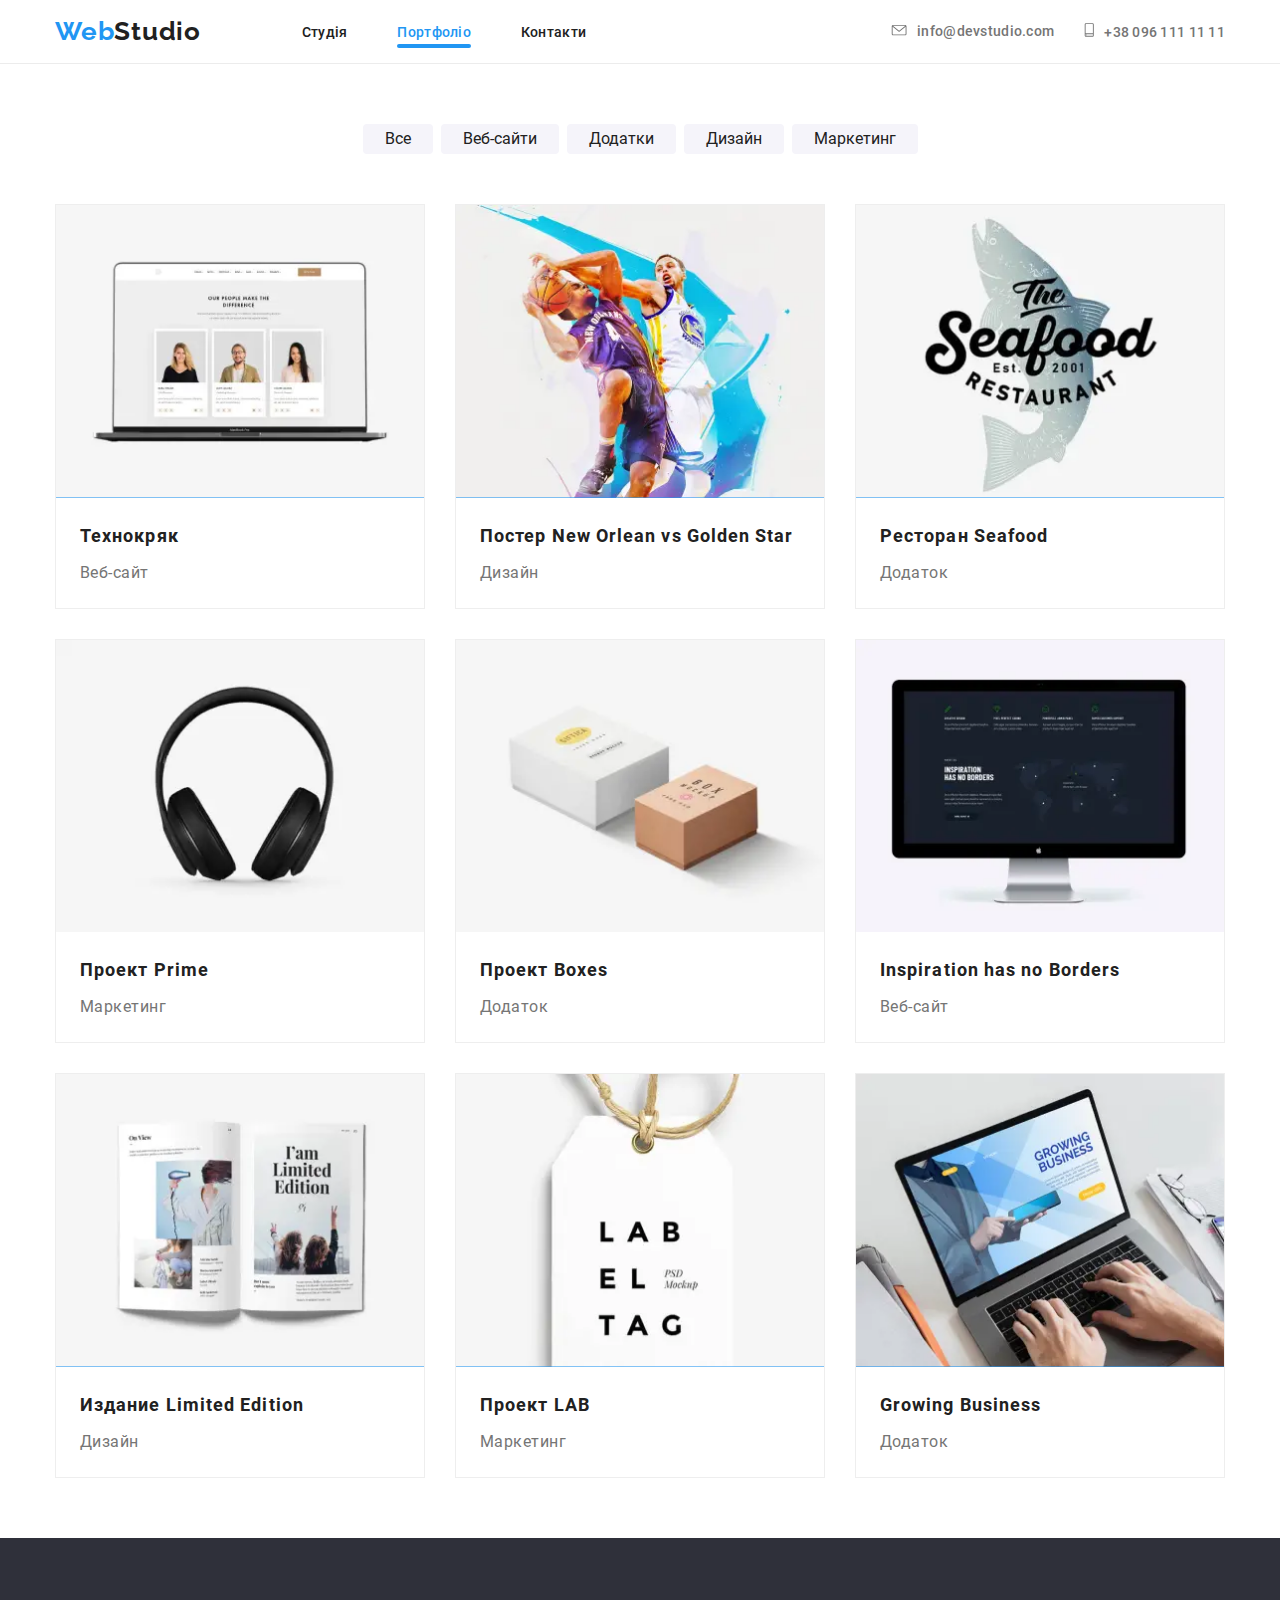
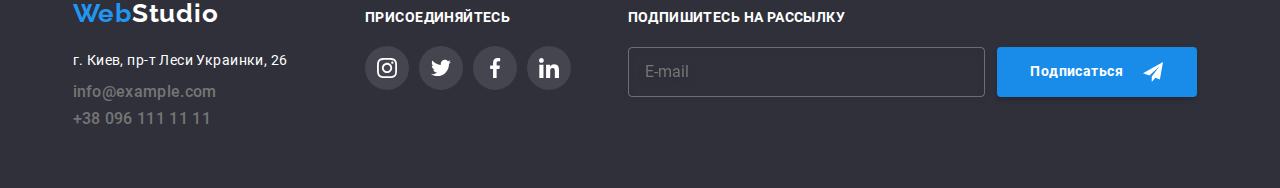
==== commit 5b2af3dc: "ver. 1.0" ====
--- a/portfolio.html
+++ b/portfolio.html
@@ -67,7 +67,17 @@
                         <li class="products">
                             <a class="products-link" href="#">
                             <div class="hover m-t">
-                                <img src="./img/projects/project1.jpg" width="" alt="">
+                                <picture class="img">
+                                    <source srcset="./img/port1/port1-1200.webp 1x, ./img/port1/port1-1200-2x.webp 2x"
+                                      media="(min-width: 1200px)" type="image/webp">
+                                    <source srcset="./img/port1/port1-768.webp 1x, ./img/port1/port1-768-2x.webp 2x"
+                                      media="(min-width: 768px)" type="image/webp">
+                                    <source srcset="./img/port1/port1-480.webp 1x, ./img/port1/port1-480-2x.webp 2x" type="image/webp">
+                                    <source srcset="./img/port1/port1-1200.jpg 1x, ./img/port1/port1-1200-2x.jpg 2x" media="(min-width: 1200px)">
+                                    <source srcset="./img/port1/port1-768.jpg 1x, ./img/port1/port1-768-2x.jpg 2x" media="(min-width: 768px)">
+                                    <source srcset="./img/port1/port1-480.jpg 1x, ./img/port1/port1-480">
+                                    <img src="./img/port1/port1-1200.jpg" alt="Технокряк" >
+                                  </picture>
                                 <p class="meaning-title">Технокряк это современная площадка распространения коронавируса. Компании используют эту платформу для цифрового шпионажа и атак на защищённые сервера конкурентов.</p>
                             </div>
                             <p class="title">Технокряк</p>
@@ -77,8 +87,18 @@
                         <li class="products">
                             <a class="products-link" href="#">
                             <div class="hover m-t">
-                                <img src="./img/projects/project2.jpg" width="" alt="">
-                                <p class="meaning-title">Технокряк это современная площадка распространения коронавируса. Компании используют эту платформу для цифрового шпионажа и атак на защищённые сервера конкурентов.</p>
+                                <picture class="img">
+                                    <source srcset="./img/port2/port2-1200.webp 1x, ./img/port2/port2-1200-2x.webp 2x"
+                                      media="(min-width: 1200px)" type="image/webp">
+                                    <source srcset="./img/port2/port2-768.webp 1x, ./img/port2/port2-768-2x.webp 2x"
+                                      media="(min-width: 768px)" type="image/webp">
+                                    <source srcset="./img/port2/port2-480.webp 1x, ./img/port2/port2-480-2x.webp 2x" type="image/webp">
+                                    <source srcset="./img/port2/port2-1200.jpg 1x, ./img/port2/port2-1200-2x.jpg 2x" media="(min-width: 1200px)">
+                                    <source srcset="./img/port2/port2-768.jpg 1x, ./img/port2/port2-768-2x.jpg 2x" media="(min-width: 768px)">
+                                    <source srcset="./img/port2/port2-480.jpg 1x, ./img/port2/port2-480">
+                                    <img src="./img/port2/port2-1200.jpg" alt="Постер New Orlean vs Golden Star" >
+                                  </picture>                                
+                                  <p class="meaning-title">Технокряк это современная площадка распространения коронавируса. Компании используют эту платформу для цифрового шпионажа и атак на защищённые сервера конкурентов.</p>
                             </div>
                             <p class="title">Постер New Orlean vs Golden Star</p>
                             <p class="type">Дизайн</p>
@@ -87,7 +107,17 @@
                         <li class="products">
                             <a class="products-link" href="#">
                             <div class="hover m-t">
-                                <img src="./img/projects/project3.jpg" width="" alt="">
+                                <picture class="img">
+                                    <source srcset="./img/port3/port3-1200.webp 1x, ./img/port3/port3-1200-2x.webp 2x"
+                                      media="(min-width: 1200px)" type="image/webp">
+                                    <source srcset="./img/port3/port3-768.webp 1x, ./img/port3/port3-768-2x.webp 2x"
+                                      media="(min-width: 768px)" type="image/webp">
+                                    <source srcset="./img/port3/port3-480.webp 1x, ./img/port3/port3-480-2x.webp 2x" type="image/webp">
+                                    <source srcset="./img/port3/port3-1200.jpg 1x, ./img/port3/port3-1200-2x.jpg 2x" media="(min-width: 1200px)">
+                                    <source srcset="./img/port3/port3-768.jpg 1x, ./img/port3/port3-768-2x.jpg 2x" media="(min-width: 768px)">
+                                    <source srcset="./img/port3/port3-480.jpg 1x, ./img/port3/port3-480">
+                                    <img src="./img/port3/port3-1200.jpg" alt="Ресторан Seafood" >
+                                  </picture>                                
                                 <p class="meaning-title">Технокряк это современная площадка распространения коронавируса. Компании используют эту платформу для цифрового шпионажа и атак на защищённые сервера конкурентов.</p>
                             </div>
                             <p class="title">Ресторан Seafood</p>
@@ -97,7 +127,17 @@
                         <li class="products">
                             <a class="products-link" href="#">
                             <div class="hover m-t">
-                                <img src="./img/projects/project4.jpg" width="" alt="">
+                                <picture class="img">
+                                    <source srcset="./img/port4/port4-1200.webp 1x, ./img/port4/port4-1200-2x.webp 2x"
+                                      media="(min-width: 1200px)" type="image/webp">
+                                    <source srcset="./img/port4/port4-768.webp 1x, ./img/port4/port4-768-2x.webp 2x"
+                                      media="(min-width: 768px)" type="image/webp">
+                                    <source srcset="./img/port4/port4-480.webp 1x, ./img/port4/port4-480-2x.webp 2x" type="image/webp">
+                                    <source srcset="./img/port4/port4-1200.jpg 1x, ./img/port4/port4-1200-2x.jpg 2x" media="(min-width: 1200px)">
+                                    <source srcset="./img/port4/port4-768.jpg 1x, ./img/port4/port4-768-2x.jpg 2x" media="(min-width: 768px)">
+                                    <source srcset="./img/port4/port4-480.jpg 1x, ./img/port4/port4-480">
+                                    <img src="./img/port4/port4-1200.jpg" alt="Проект Prime" >
+                                  </picture>                                
                                 <p class="meaning-title">Технокряк это современная площадка распространения коронавируса. Компании используют эту платформу для цифрового шпионажа и атак на защищённые сервера конкурентов.</p>
                             </div>
                             <p class="title">Проект Prime</p>
@@ -107,7 +147,17 @@
                         <li class="products">
                             <a class="products-link" href="#">
                             <div class="hover m-t">
-                                <img src="./img/projects/project5.jpg" width="" alt="">
+                                <picture class="img">
+                                    <source srcset="./img/port5/port5-1200.webp 1x, ./img/port5/port5-1200-2x.webp 2x"
+                                      media="(min-width: 1200px)" type="image/webp">
+                                    <source srcset="./img/port5/port5-768.webp 1x, ./img/port5/port5-768-2x.webp 2x"
+                                      media="(min-width: 768px)" type="image/webp">
+                                    <source srcset="./img/port5/port5-480.webp 1x, ./img/port5/port5-480-2x.webp 2x" type="image/webp">
+                                    <source srcset="./img/port5/port5-1200.jpg 1x, ./img/port5/port5-1200-2x.jpg 2x" media="(min-width: 1200px)">
+                                    <source srcset="./img/port5/port5-768.jpg 1x, ./img/port5/port5-768-2x.jpg 2x" media="(min-width: 768px)">
+                                    <source srcset="./img/port5/port5-480.jpg 1x, ./img/port5/port5-480">
+                                    <img src="./img/port5/port5-1200.jpg" alt="Проект Boxes" >
+                                  </picture>                                
                                 <p class="meaning-title">Технокряк это современная площадка распространения коронавируса. Компании используют эту платформу для цифрового шпионажа и атак на защищённые сервера конкурентов.</p>
                             </div>
                             <p class="title">Проект Boxes</p>
@@ -117,7 +167,17 @@
                         <li class="products">
                             <a class="products-link" href="#">
                             <div class="hover m-t">
-                                <img src="./img/projects/project6.jpg" width="" alt="">
+                                <picture class="img">
+                                    <source srcset="./img/port6/port6-1200.webp 1x, ./img/port6/port6-1200-2x.webp 2x"
+                                      media="(min-width: 1200px)" type="image/webp">
+                                    <source srcset="./img/port6/port6-768.webp 1x, ./img/port6/port6-768-2x.webp 2x"
+                                      media="(min-width: 768px)" type="image/webp">
+                                    <source srcset="./img/port6/port6-480.webp 1x, ./img/port6/port6-480-2x.webp 2x" type="image/webp">
+                                    <source srcset="./img/port6/port6-1200.jpg 1x, ./img/port6/port6-1200-2x.jpg 2x" media="(min-width: 1200px)">
+                                    <source srcset="./img/port6/port6-768.jpg 1x, ./img/port6/port6-768-2x.jpg 2x" media="(min-width: 768px)">
+                                    <source srcset="./img/port6/port6-480.jpg 1x, ./img/port6/port6-480">
+                                    <img src="./img/port6/port6-1200.jpg" alt="Inspiration has no Borders" >
+                                  </picture>                                
                                 <p class="meaning-title">Технокряк это современная площадка распространения коронавируса. Компании используют эту платформу для цифрового шпионажа и атак на защищённые сервера конкурентов.</p>
                             </div>
                             <p class="title">Inspiration has no Borders</p>
@@ -127,7 +187,17 @@
                         <li class="products">
                             <a class="products-link" href="#">
                             <div class="hover m-t">
-                                <img src="./img/projects/project7.jpg" width="" alt="">
+                                <picture class="img">
+                                    <source srcset="./img/port7/port7-1200.webp 1x, ./img/port7/port7-1200-2x.webp 2x"
+                                      media="(min-width: 1200px)" type="image/webp">
+                                    <source srcset="./img/port7/port7-768.webp 1x, ./img/port7/port7-768-2x.webp 2x"
+                                      media="(min-width: 768px)" type="image/webp">
+                                    <source srcset="./img/port7/port7-480.webp 1x, ./img/port7/port7-480-2x.webp 2x" type="image/webp">
+                                    <source srcset="./img/port7/port7-1200.jpg 1x, ./img/port7/port7-1200-2x.jpg 2x" media="(min-width: 1200px)">
+                                    <source srcset="./img/port7/port7-768.jpg 1x, ./img/port7/port7-768-2x.jpg 2x" media="(min-width: 768px)">
+                                    <source srcset="./img/port7/port7-480.jpg 1x, ./img/port7/port7-480">
+                                    <img src="./img/port7/port7-1200.jpg" alt="Издание Limited Edition" >
+                                  </picture>                                
                                 <p class="meaning-title">Технокряк это современная площадка распространения коронавируса. Компании используют эту платформу для цифрового шпионажа и атак на защищённые сервера конкурентов.</p>
                             </div>
                             <p class="title">Издание Limited Edition</p>
@@ -137,7 +207,17 @@
                         <li class="products">
                             <a class="products-link" href="#">
                             <div class="hover m-t">
-                                <img src="./img/projects/project8.jpg" width="" alt="">
+                                <picture class="img">
+                                    <source srcset="./img/port8/port8-1200.webp 1x, ./img/port8/port8-1200-2x.webp 2x"
+                                      media="(min-width: 1200px)" type="image/webp">
+                                    <source srcset="./img/port8/port8-768.webp 1x, ./img/port8/port8-768-2x.webp 2x"
+                                      media="(min-width: 768px)" type="image/webp">
+                                    <source srcset="./img/port8/port8-480.webp 1x, ./img/port8/port8-480-2x.webp 2x" type="image/webp">
+                                    <source srcset="./img/port8/port8-1200.jpg 1x, ./img/port8/port8-1200-2x.jpg 2x" media="(min-width: 1200px)">
+                                    <source srcset="./img/port8/port8-768.jpg 1x, ./img/port8/port8-768-2x.jpg 2x" media="(min-width: 768px)">
+                                    <source srcset="./img/port8/port8-480.jpg 1x, ./img/port8/port8-480">
+                                    <img src="./img/port8/port8-1200.jpg" alt="Проект LAB" >
+                                  </picture>                                
                                 <p class="meaning-title">Технокряк это современная площадка распространения коронавируса. Компании используют эту платформу для цифрового шпионажа и атак на защищённые сервера конкурентов.</p>
                             </div>
                             <p class="title">Проект LAB</p>
@@ -147,7 +227,17 @@
                         <li class="products">
                             <a class="products-link" href="#">
                             <div class="hover m-t">
-                                <img src="./img/projects/project9.jpg" width="" alt="">
+                                <picture class="img">
+                                    <source srcset="./img/port9/port9-1200.webp 1x, ./img/port9/port9-1200-2x.webp 2x"
+                                      media="(min-width: 1200px)" type="image/webp">
+                                    <source srcset="./img/port9/port9-768.webp 1x, ./img/port9/port9-768-2x.webp 2x"
+                                      media="(min-width: 768px)" type="image/webp">
+                                    <source srcset="./img/port9/port9-480.webp 1x, ./img/port9/port9-480-2x.webp 2x" type="image/webp">
+                                    <source srcset="./img/port9/port9-1200.jpg 1x, ./img/port9/port9-1200-2x.jpg 2x" media="(min-width: 1200px)">
+                                    <source srcset="./img/port9/port9-768.jpg 1x, ./img/port9/port9-768-2x.jpg 2x" media="(min-width: 768px)">
+                                    <source srcset="./img/port9/port9-480.jpg 1x, ./img/port9/port9-480">
+                                    <img src="./img/port9/port9-1200.jpg" alt="Проект LAB" >
+                                  </picture>                                
                                 <p class="meaning-title">Технокряк это современная площадка распространения коронавируса. Компании используют эту платформу для цифрового шпионажа и атак на защищённые сервера конкурентов.</p>
                             </div>
                             <p class="title">Growing Business</p>
--- a/css/portfolio.min.css
+++ b/css/portfolio.min.css
@@ -1,2 +1,2 @@
-@font-face{font-family:"Roboto";font-style:normal;font-weight:400;src:local("Roboto"),local("Roboto-Regular"),url("../fonts/roboto-v20-latin_cyrillic-regular.woff2") format("woff2"),url("../fonts/roboto-v20-latin_cyrillic-regular.woff") format("woff")}@font-face{font-family:"Roboto";font-style:normal;font-weight:500;src:local("Roboto Medium"),local("Roboto-Medium"),url("../fonts/roboto-v20-latin_cyrillic-500.woff2") format("woff2"),url("../fonts/roboto-v20-latin_cyrillic-500.woff") format("woff")}@font-face{font-family:"Roboto";font-style:normal;font-weight:700;src:local("Roboto Bold"),local("Roboto-Bold"),url("../fonts/roboto-v20-latin_cyrillic-700.woff2") format("woff2"),url("../fonts/roboto-v20-latin_cyrillic-700.woff") format("woff")}@font-face{font-family:"Roboto";font-style:normal;font-weight:900;src:local("Roboto Black"),local("Roboto-Black"),url("../fonts/roboto-v20-latin_cyrillic-900.woff2") format("woff2"),url("../fonts/roboto-v20-latin_cyrillic-900.woff") format("woff")}@font-face{font-family:"Raleway";font-style:normal;font-weight:700;src:local(""),url("../fonts/raleway-v17-latin_cyrillic-700.woff2") format("woff2"),url("../fonts/raleway-v17-latin_cyrillic-700.woff") format("woff")}/*! normalize.css v8.0.1 | MIT License | github.com/necolas/normalize.css */html{line-height:1.15;-webkit-text-size-adjust:100%}body{margin:0}main{display:block}h1{font-size:2em;margin:0.67em 0}hr{-webkit-box-sizing:content-box;box-sizing:content-box;height:0;overflow:visible}pre{font-family:monospace, monospace;font-size:1em}a{background-color:transparent}abbr[title]{border-bottom:none;text-decoration:underline;-webkit-text-decoration:underline dotted;text-decoration:underline dotted}b,strong{font-weight:bolder}code,kbd,samp{font-family:monospace, monospace;font-size:1em}small{font-size:80%}sub,sup{font-size:75%;line-height:0;position:relative;vertical-align:baseline}sub{bottom:-0.25em}sup{top:-0.5em}img{border-style:none}button,input,optgroup,select,textarea{font-family:inherit;font-size:100%;line-height:1.15;margin:0}button,input{overflow:visible}button,select{text-transform:none}button,[type="button"],[type="reset"],[type="submit"]{-webkit-appearance:button}button::-moz-focus-inner,[type="button"]::-moz-focus-inner,[type="reset"]::-moz-focus-inner,[type="submit"]::-moz-focus-inner{border-style:none;padding:0}button:-moz-focusring,[type="button"]:-moz-focusring,[type="reset"]:-moz-focusring,[type="submit"]:-moz-focusring{outline:1px dotted ButtonText}fieldset{padding:0.35em 0.75em 0.625em}legend{-webkit-box-sizing:border-box;box-sizing:border-box;color:inherit;display:table;max-width:100%;padding:0;white-space:normal}progress{vertical-align:baseline}textarea{overflow:auto}[type="checkbox"],[type="radio"]{-webkit-box-sizing:border-box;box-sizing:border-box;padding:0}[type="number"]::-webkit-inner-spin-button,[type="number"]::-webkit-outer-spin-button{height:auto}[type="search"]{-webkit-appearance:textfield;outline-offset:-2px}[type="search"]::-webkit-search-decoration{-webkit-appearance:none}::-webkit-file-upload-button{-webkit-appearance:button;font:inherit}details{display:block}summary{display:list-item}template{display:none}[hidden]{display:none}html{-webkit-box-sizing:border-box;box-sizing:border-box}*,*:before,*:after{-webkit-box-sizing:inherit;box-sizing:inherit;margin:0px;padding:0px}body{color:#212121;font-family:'Roboto', sans-serif}a{display:block;text-decoration:none;color:inherit;font-style:normal}b{text-transform:uppercase;font-style:normal;font-weight:bold;font-size:14px;line-height:1.142;letter-spacing:0.03em}li{list-style-type:none}img{display:block;width:100%;height:auto}.container{margin-left:auto;margin-right:auto;padding:0 15px}@media screen and (min-width: 480px){.container{width:480px}}@media screen and (min-width: 768px){.container{width:768px}}@media screen and (min-width: 1200px){.container{width:1200px}}h2{margin-bottom:30px;font-style:normal;font-weight:bold;font-size:28px;line-height:1.178;text-align:center;letter-spacing:0.03em}h3{margin-bottom:10px;font-style:normal;font-weight:bold;font-size:14px;line-height:1.142;text-align:center;letter-spacing:0.03em;text-transform:uppercase}p{font-style:normal;font-weight:normal;font-size:14px;line-height:1.714;letter-spacing:0.03em;color:#757575}header{position:relative}.header{display:-webkit-box;display:-ms-flexbox;display:flex;-webkit-box-align:center;-ms-flex-align:center;align-items:center;-webkit-box-pack:justify;-ms-flex-pack:justify;justify-content:space-between}@media screen and (max-width: 767px){.icons-mob{fill:currentColor}.menu-button{outline:none;border:none;background:none}.menu-button:active{color:#2196F3}.menu-button .icon-cross{display:none}.menu-button.is-open .icon-cross{display:block}.menu-button.is-open .icon-menu{display:none}.menu-container{text-align:center;background-color:#ffffff;opacity:0;pointer-events:none;border-top:1px solid #ECECEC;-webkit-transition:cubic-bezier(0.4, 0, 0.2, 1);transition:cubic-bezier(0.4, 0, 0.2, 1);-webkit-transition-duration:250ms;transition-duration:250ms;position:absolute;top:100%;left:0;width:100%}.menu-container.is-open{z-index:5;opacity:1;display:block;-webkit-transition:cubic-bezier(0.4, 0, 0.2, 1);transition:cubic-bezier(0.4, 0, 0.2, 1);-webkit-transition-duration:250ms;transition-duration:250ms;visibility:visible;pointer-events:initial}}@media screen and (min-width: 768px){.menu-button{display:none}}.logo{font-family:'Raleway', sans-serif;color:#212121;font-weight:bold;font-size:26px;line-height:1.192;letter-spacing:0.03em;text-decoration:none;margin:16px 0px}.logo .logo-item{color:#2196F3}.address-footer .logo{padding-top:60px;color:#fff;font-weight:700;text-transform:none;margin-bottom:20px;margin-top:0px}.menu-container{font-style:normal;font-weight:500;font-size:18px;line-height:1.166;letter-spacing:0.02em}.site-nav li{position:relative;-webkit-transition:cubic-bezier(0.4, 0, 0.2, 1);transition:cubic-bezier(0.4, 0, 0.2, 1);-webkit-transition-duration:250ms;transition-duration:250ms}@media screen and (max-width: 767px){.menu-container{padding:60px 0px}.site-nav{margin-bottom:60px}.site-nav li:not(:last-child){margin-bottom:40px}}@media screen and (min-width: 768px){.menu-container{display:-webkit-box;display:-ms-flexbox;display:flex;-webkit-box-align:center;-ms-flex-align:center;align-items:center;font-style:normal;font-weight:500;font-size:14px;line-height:1.142;letter-spacing:0.02em}.site-nav{display:-webkit-box;display:-ms-flexbox;display:flex;margin-right:84px}.site-nav li:not(:last-child){margin-right:50px}}@media screen and (min-width: 768px) and (min-width: 1200px){.site-nav{margin-right:0px}}.link{position:relative;display:inline}.link:hover,.link:focus{color:#2196F3}.link.current{color:#2196F3}.link:active{color:#757575}.link.current::after{position:absolute;content:'';display:block;bottom:-8px;left:0;width:100%;height:4px;background-color:#2196F3;border-radius:2px}@media screen and (max-width: 1199px){.contacts-list{-webkit-box-align:center;-ms-flex-align:center;align-items:center}.contacts-list li:not(:last-child){margin-bottom:10px}}@media screen and (min-width: 1200px){.contacts-list{display:-webkit-box;display:-ms-flexbox;display:flex;-webkit-box-align:center;-ms-flex-align:center;align-items:center;margin-left:305px}.contacts-list li:last-child{margin-left:30px}}.contacts-item:hover,.contacts-item:focus{color:#2196F3}.contacts-item:active{color:#757575}.envelope{width:16px;height:12px}.smartphone{width:10px;height:15px}.icon{margin-right:10px;fill:currentColor}.contacts-item{font-weight:500;line-height:1.14;letter-spacing:0.02em;color:#757575;-webkit-transition:cubic-bezier(0.4, 0, 0.2, 1);transition:cubic-bezier(0.4, 0, 0.2, 1);-webkit-transition-duration:250ms;transition-duration:250ms;margin-bottom:16px;margin-left:24px}@media screen and (min-width: 768px){.contacts-item{margin-bottom:0px;margin-left:0px}}.pf{border:1px solid #ECECEC;border-left:none;border-right:none;border-top:none}.hover.m-t{display:-webkit-box;display:-ms-flexbox;display:flex;position:relative;overflow:hidden;-webkit-transition:-webkit-transform 250ms cubic-bezier(0.4, 0, 0.2, 1);transition:-webkit-transform 250ms cubic-bezier(0.4, 0, 0.2, 1);transition:transform 250ms cubic-bezier(0.4, 0, 0.2, 1);transition:transform 250ms cubic-bezier(0.4, 0, 0.2, 1), -webkit-transform 250ms cubic-bezier(0.4, 0, 0.2, 1)}.meaning-title{position:absolute;width:100%;height:100%;background:rgba(33,150,243,0.9);-webkit-transform:translateY(100%);transform:translateY(100%);-webkit-transition:-webkit-transform 250ms cubic-bezier(0.4, 0, 0.2, 1);transition:-webkit-transform 250ms cubic-bezier(0.4, 0, 0.2, 1);transition:transform 250ms cubic-bezier(0.4, 0, 0.2, 1);transition:transform 250ms cubic-bezier(0.4, 0, 0.2, 1), -webkit-transform 250ms cubic-bezier(0.4, 0, 0.2, 1);padding:63px 24px;margin:0;font-family:Roboto;font-style:normal;font-weight:normal;font-size:18px;line-height:1.56;letter-spacing:0.03em;color:#FFFFFF}.title{font-weight:bold;font-size:18px;line-height:2.0;letter-spacing:0.06em;padding:20px 24px 4px 24px;color:#212121}.type{font-weight:normal;font-size:16px;line-height:1.875;letter-spacing:0.03em;color:#757575;padding:0px 24px 20px 24px}.portfolio-section .products-list .products{max-width:450px;height:auto;margin-bottom:30px;margin-left:auto;margin-right:auto}.portfolio-section .products-list .products:last-child{margin-bottom:0px}@media screen and (min-width: 768px){.portfolio-section .products-list{display:-webkit-box;display:-ms-flexbox;display:flex;-ms-flex-wrap:wrap;flex-wrap:wrap;-webkit-box-pack:justify;-ms-flex-pack:justify;justify-content:space-between}.portfolio-section .products-list .products{width:calc(50% - 30px);margin-right:0px;margin-left:0px}}@media screen and (min-width: 1200px){.portfolio-section .products-list{display:-webkit-box;display:-ms-flexbox;display:flex;-ms-flex-wrap:wrap;flex-wrap:wrap;-webkit-box-pack:justify;-ms-flex-pack:justify;justify-content:space-between}.portfolio-section .products-list .products{width:calc((100% - 60px) / 3)}.portfolio-section .products-list .products:nth-last-child(-n+3){margin-bottom:0px}}.portfolio-section .products-link{border:1px solid #EEEEEE;background:#FFFFFF;-webkit-transition:cubic-bezier(0.4, 0, 0.2, 1);transition:cubic-bezier(0.4, 0, 0.2, 1);-webkit-transition-duration:250ms;transition-duration:250ms}.portfolio-section .products-link:hover,.portfolio-section .products-link:focus{border:1px solid #EEEEEE;-webkit-box-shadow:1px 4px 6px rgba(0,0,0,0.16),0px 4px 4px rgba(0,0,0,0.06),0px 1px 1px rgba(0,0,0,0.12);box-shadow:1px 4px 6px rgba(0,0,0,0.16),0px 4px 4px rgba(0,0,0,0.06),0px 1px 1px rgba(0,0,0,0.12)}.m-t:hover .meaning-title{-webkit-transform:translateY(0);transform:translateY(0)}section{padding-top:60px;padding-bottom:60px}section.hero{padding:0px}.benefits-list{text-align:center}@media screen and (min-width: 768px){.benefits-list{display:-webkit-box;display:-ms-flexbox;display:flex;-ms-flex-wrap:wrap;flex-wrap:wrap;-webkit-box-pack:center;-ms-flex-pack:center;justify-content:center}}@media screen and (min-width: 1200px){.benefits-list{display:-webkit-box;display:-ms-flexbox;display:flex;-ms-flex-wrap:nowrap;flex-wrap:nowrap}}.benefits-item{margin-bottom:30px}.benefits-item:last-child{margin-bottom:0px}.benefits-item p{text-align:left}@media screen and (max-width: 479px){.benefits-item{max-width:100%}}@media screen and (min-width: 480px), (max-width: 767px){.benefits-item{width:450px;margin-right:auto;margin-left:auto}}@media screen and (min-width: 768px){.benefits-item{max-width:354px;margin-right:30px;margin-left:0px}.benefits-item:nth-child(2n){margin-right:0px}}@media screen and (min-width: 1200px){.benefits-item{width:calc((100%-90px) / 4)}.benefits-item:not(:last-child){margin-right:30px}}.benefits-logo{padding:25px 0px;margin-bottom:30px;background:#F5F4FA;border-radius:4px}.benefits-icons{width:70px;height:70px}@media screen and (max-width: 1199px){.section-products{display:none}}@media screen and (min-width: 1200px){.products-list{display:-webkit-box;display:-ms-flexbox;display:flex}.products-list .products{width:calc((100%-90px) / 3);margin-right:30px}.products-list .products:last-child{margin-right:0px}.products-list .products-position{position:relative}.products-list .name{color:#fff;text-align:center;padding-top:27px;padding-bottom:27px;text-transform:uppercase;background:rgba(47,48,58,0.8);position:absolute;bottom:0;left:0;right:0;margin-bottom:0px}}.section-team{padding:60px 0px;background:#F5F4FA}@media screen and (min-width: 768px){.team-list{display:-webkit-box;display:-ms-flexbox;display:flex;-ms-flex-wrap:wrap;flex-wrap:wrap;-webkit-box-pack:center;-ms-flex-pack:center;justify-content:center}}@media screen and (min-width: 1200px){.team-list{display:-webkit-box;display:-ms-flexbox;display:flex}}.teammates{margin-bottom:30px;background:#fff;-webkit-box-shadow:0px 1px 3px rgba(0,0,0,0.12),0px 1px 1px rgba(0,0,0,0.14),0px 2px 1px rgba(0,0,0,0.2);box-shadow:0px 1px 3px rgba(0,0,0,0.12),0px 1px 1px rgba(0,0,0,0.14),0px 2px 1px rgba(0,0,0,0.2);border-radius:0px 0px 4px 4px}.teammates p{margin-top:30px;margin-bottom:10px;font-style:normal;font-weight:500;font-size:16px;line-height:1.187;text-align:center;letter-spacing:0.03em;color:#212121}.teammates p.text{margin:0px;color:#757575;font-weight:normal}@media screen and (max-width: 479px){.teammates{max-width:100%}.teammates:last-child{margin-bottom:0px}}@media screen and (min-width: 480px), (max-width: 767px){.teammates{width:450px;margin-right:auto;margin-left:auto}}@media screen and (min-width: 768px){.teammates{max-width:354px;margin-right:30px;margin-left:0px}.teammates:nth-child(2n){margin-right:0px}}@media screen and (min-width: 1200px){.teammates{width:calc((100% - 90px) / 4)}.teammates:not(:last-child){margin-right:30px}}.clients-list{list-style-type:none}@media screen and (max-width: 1199px){.clients-list{display:-webkit-box;display:-ms-flexbox;display:flex;-ms-flex-wrap:wrap;flex-wrap:wrap;-webkit-box-pack:justify;-ms-flex-pack:justify;justify-content:space-between}}@media screen and (max-width: 767px){.clients-list .client{width:calc((100% - 30px) / 2);height:90px;margin-bottom:30px}.clients-list .client:nth-last-child(-n+2){margin-bottom:0px}}@media screen and (min-width: 768px){.clients-list .client{width:calc((100% - 60px) / 3);height:90px;margin-bottom:30px}.clients-list .client:nth-last-child(-n+3){margin-bottom:0px}}@media screen and (min-width: 1200px){.clients-list{display:-webkit-box;display:-ms-flexbox;display:flex;-webkit-box-pack:justify;-ms-flex-pack:justify;justify-content:space-between}.clients-list .client{width:calc((100% - 150px) / 6);height:90px;margin-bottom:0px}.clients-list .client:last-child{margin-right:0px}}.client-link{display:-webkit-box;display:-ms-flexbox;display:flex;-webkit-box-pack:center;-ms-flex-pack:center;justify-content:center;-webkit-box-align:center;-ms-flex-align:center;align-items:center;width:100%;height:90px;overflow:hidden;fill:#AFB1B8;border:1px solid #AFB1B8;border-radius:4px;outline:none;-webkit-transition:color 250ms cubic-bezier(0.4, 0, 0.2, 1),border-color 250ms cubic-bezier(0.4, 0, 0.2, 1);transition:color 250ms cubic-bezier(0.4, 0, 0.2, 1),border-color 250ms cubic-bezier(0.4, 0, 0.2, 1)}.client-link:hover,.client-link:focus{fill:#2196F3;border-color:#2196F3}.client-link:active{fill:#757575;border-color:#757575}.button{max-width:200px;height:50px;background:#188CE8;-webkit-box-shadow:0px 4px 4px rgba(0,0,0,0.15);box-shadow:0px 4px 4px rgba(0,0,0,0.15);border-radius:4px;border:inherit;outline:none;font-weight:bold;font-size:16px;line-height:1.875;text-align:center;letter-spacing:0.06em;color:#fff}.button:hover,.button:focus{color:#212121;background-color:#2196F3;-webkit-box-shadow:0px 3px 1px rgba(0,0,0,0.1),0px 1px 2px rgba(0,0,0,0.08),0px 2px 2px rgba(0,0,0,0.12);box-shadow:0px 3px 1px rgba(0,0,0,0.1),0px 1px 2px rgba(0,0,0,0.08),0px 2px 2px rgba(0,0,0,0.12)}.button:active{color:#212121;background-color:#AFB1B8}.button.footer{display:-webkit-box;display:-ms-flexbox;display:flex;-webkit-box-align:center;-ms-flex-align:center;align-items:center;-ms-flex-pack:distribute;justify-content:space-around;text-align:center;margin:20px auto 0px auto;padding:10px 29px;-webkit-transition:cubic-bezier(0.4, 0, 0.2, 1);transition:cubic-bezier(0.4, 0, 0.2, 1);-webkit-transition-duration:250ms;transition-duration:250ms}.button.footer.social-icons{fill:currentColor}.button.footer p{color:inherit;font-weight:bold;margin-right:10px}@media screen and (min-width: 1200px){.button.footer{margin:0px 0px 0px 12px}}.button-list{display:-webkit-box;display:-ms-flexbox;display:flex;-ms-flex-wrap:wrap;flex-wrap:wrap;margin-bottom:40px;-webkit-box-pack:justify;-ms-flex-pack:justify;justify-content:space-between;-ms-flex-line-pack:distribute;align-content:space-around;color:#212121}.button-list .btn{padding-top:6px;padding-left:22px;padding-right:22px;padding-bottom:6px;color:#212121;background-color:#F5F4FA;border:4px;border-radius:4px;cursor:pointer;-webkit-transition:cubic-bezier(0.4, 0, 0.2, 1);transition:cubic-bezier(0.4, 0, 0.2, 1);-webkit-transition-duration:250ms;transition-duration:250ms;outline:none}.button-list .item:not(:last-child){margin-right:8px;margin-bottom:15px}@media screen and (min-width: 768px){.button-list{margin-bottom:30px}.button-list .item:not(:last-child){margin-right:8px;margin-bottom:0px}}@media screen and (min-width: 1200px){.button-list{margin-bottom:50px;-webkit-box-pack:center;-ms-flex-pack:center;justify-content:center}}.btn:hover,.btn:focus{color:#fff;background-color:#2196F3;-webkit-box-shadow:0px 3px 1px rgba(0,0,0,0.1),0px 1px 2px rgba(0,0,0,0.08),0px 2px 2px rgba(0,0,0,0.12);box-shadow:0px 3px 1px rgba(0,0,0,0.1),0px 1px 2px rgba(0,0,0,0.08),0px 2px 2px rgba(0,0,0,0.12)}.btn:active{color:#757575}.social-list{display:-webkit-box;display:-ms-flexbox;display:flex;padding-top:16px;padding-bottom:24px;-webkit-box-pack:center;-ms-flex-pack:center;justify-content:center}.icons:not(:last-child){margin-right:10px}.icons-link{display:-webkit-box;display:-ms-flexbox;display:flex;-webkit-box-pack:center;-ms-flex-pack:center;justify-content:center;-webkit-box-align:center;-ms-flex-align:center;align-items:center;color:#AFB1B8;text-decoration:none;font-style:normal;width:44px;height:44px;background-color:rgba(255,255,255,0.1);border-radius:50%;-webkit-transition:cubic-bezier(0.4, 0, 0.2, 1);transition:cubic-bezier(0.4, 0, 0.2, 1);-webkit-transition-duration:250ms;transition-duration:250ms}.icons-link:hover,.icons-link:focus{color:#fff;background-color:rgba(33,150,243,0.9)}.icons-link:active{color:#fff}.teammates .social-icons{width:20px;height:20px;fill:currentColor}footer{background-color:#2F303A;color:#fff}div.footer{padding-bottom:60px;text-align:center}.address-list{margin-bottom:60px}.address-list p{font-style:normal;margin-bottom:10px;color:currentColor}.social-container{margin-bottom:60px}@media screen and (min-width: 768px){div.footer{display:-webkit-box;display:-ms-flexbox;display:flex;-webkit-box-pack:center;-ms-flex-pack:center;justify-content:center;-webkit-box-align:baseline;-ms-flex-align:baseline;align-items:baseline;-ms-flex-wrap:wrap;flex-wrap:wrap}div.footer .address-footer{width:calc(50% - 15px)}div.footer .address-footer .contacts-item:last-child{margin-top:8px}div.footer .social-container{width:calc(50% - 15px)}div.footer .share-it{width:100%;display:block}}@media screen and (min-width: 1200px){div.footer{display:-webkit-box;display:-ms-flexbox;display:flex;-webkit-box-pack:center;-ms-flex-pack:center;justify-content:center;-webkit-box-align:baseline;-ms-flex-align:baseline;align-items:baseline;-ms-flex-wrap:wrap;flex-wrap:wrap;text-align:left;padding-bottom:0px}div.footer .address-footer{width:calc(25% - 30px);margin-right:30px}div.footer .address-footer .contacts-item:not(:last-child){margin-bottom:9px}div.footer .address-list>p{margin-bottom:10px}div.footer .social-container{width:calc(25% - 30px)}div.footer .social-container .social-list{padding-left:0px;padding-right:0px;padding-top:20px;-webkit-box-pack:inherit;-ms-flex-pack:inherit;justify-content:inherit}div.footer .social-container .icons:not(:last-child){margin-right:10px}div.footer .footer .social-icons{width:20px;height:20px;fill:#fff}div.footer .share-form{display:-webkit-box;display:-ms-flexbox;display:flex;-webkit-box-orient:vertical;-webkit-box-direction:normal;-ms-flex-direction:column;flex-direction:column;min-width:580px;min-height:86px}div.footer .label-form{margin-bottom:20px;font-weight:normal;font-size:16px;line-height:1.25;color:currentColor}div.footer .box-input{display:-webkit-box;display:-ms-flexbox;display:flex;color:currentColor}}.footer .social-icons{width:20px;height:20px;fill:#fff}.input-form{width:450px;height:50px;border:1px solid rgba(255,255,255,0.3);-webkit-box-sizing:border-box;box-sizing:border-box;-webkit-filter:drop-shadow(0px 4px 4px rgba(0,0,0,0.15));filter:drop-shadow(0px 4px 4px rgba(0,0,0,0.15));border-radius:4px;background:transparent;padding-left:16px;color:currentColor;outline:none;margin-top:20px}@media screen and (max-width: 479px){.input-form{width:100%}}@media screen and (min-width: 1200px){.input-form{width:357px;margin-top:0px}}
+@font-face{font-family:"Roboto";font-style:normal;font-weight:400;src:local("Roboto"),local("Roboto-Regular"),url("../fonts/roboto-v20-latin_cyrillic-regular.woff2") format("woff2"),url("../fonts/roboto-v20-latin_cyrillic-regular.woff") format("woff")}@font-face{font-family:"Roboto";font-style:normal;font-weight:500;src:local("Roboto Medium"),local("Roboto-Medium"),url("../fonts/roboto-v20-latin_cyrillic-500.woff2") format("woff2"),url("../fonts/roboto-v20-latin_cyrillic-500.woff") format("woff")}@font-face{font-family:"Roboto";font-style:normal;font-weight:700;src:local("Roboto Bold"),local("Roboto-Bold"),url("../fonts/roboto-v20-latin_cyrillic-700.woff2") format("woff2"),url("../fonts/roboto-v20-latin_cyrillic-700.woff") format("woff")}@font-face{font-family:"Roboto";font-style:normal;font-weight:900;src:local("Roboto Black"),local("Roboto-Black"),url("../fonts/roboto-v20-latin_cyrillic-900.woff2") format("woff2"),url("../fonts/roboto-v20-latin_cyrillic-900.woff") format("woff")}@font-face{font-family:"Raleway";font-style:normal;font-weight:700;src:local(""),url("../fonts/raleway-v17-latin_cyrillic-700.woff2") format("woff2"),url("../fonts/raleway-v17-latin_cyrillic-700.woff") format("woff")}/*! normalize.css v8.0.1 | MIT License | github.com/necolas/normalize.css */html{line-height:1.15;-webkit-text-size-adjust:100%}body{margin:0}main{display:block}h1{font-size:2em;margin:0.67em 0}hr{-webkit-box-sizing:content-box;box-sizing:content-box;height:0;overflow:visible}pre{font-family:monospace, monospace;font-size:1em}a{background-color:transparent}abbr[title]{border-bottom:none;text-decoration:underline;-webkit-text-decoration:underline dotted;text-decoration:underline dotted}b,strong{font-weight:bolder}code,kbd,samp{font-family:monospace, monospace;font-size:1em}small{font-size:80%}sub,sup{font-size:75%;line-height:0;position:relative;vertical-align:baseline}sub{bottom:-0.25em}sup{top:-0.5em}img{border-style:none}button,input,optgroup,select,textarea{font-family:inherit;font-size:100%;line-height:1.15;margin:0}button,input{overflow:visible}button,select{text-transform:none}button,[type="button"],[type="reset"],[type="submit"]{-webkit-appearance:button}button::-moz-focus-inner,[type="button"]::-moz-focus-inner,[type="reset"]::-moz-focus-inner,[type="submit"]::-moz-focus-inner{border-style:none;padding:0}button:-moz-focusring,[type="button"]:-moz-focusring,[type="reset"]:-moz-focusring,[type="submit"]:-moz-focusring{outline:1px dotted ButtonText}fieldset{padding:0.35em 0.75em 0.625em}legend{-webkit-box-sizing:border-box;box-sizing:border-box;color:inherit;display:table;max-width:100%;padding:0;white-space:normal}progress{vertical-align:baseline}textarea{overflow:auto}[type="checkbox"],[type="radio"]{-webkit-box-sizing:border-box;box-sizing:border-box;padding:0}[type="number"]::-webkit-inner-spin-button,[type="number"]::-webkit-outer-spin-button{height:auto}[type="search"]{-webkit-appearance:textfield;outline-offset:-2px}[type="search"]::-webkit-search-decoration{-webkit-appearance:none}::-webkit-file-upload-button{-webkit-appearance:button;font:inherit}details{display:block}summary{display:list-item}template{display:none}[hidden]{display:none}html{-webkit-box-sizing:border-box;box-sizing:border-box}*,*:before,*:after{-webkit-box-sizing:inherit;box-sizing:inherit;margin:0px;padding:0px}body{color:#212121;font-family:'Roboto', sans-serif}a{display:block;text-decoration:none;color:inherit;font-style:normal}b{text-transform:uppercase;font-style:normal;font-weight:bold;font-size:14px;line-height:1.142;letter-spacing:0.03em}li{list-style-type:none}img{display:block;width:100%;height:auto}.container{margin-left:auto;margin-right:auto;padding:0 15px}@media screen and (min-width: 480px){.container{width:480px}}@media screen and (min-width: 768px){.container{width:768px}}@media screen and (min-width: 1200px){.container{width:1200px}}h2{margin-bottom:30px;font-style:normal;font-weight:bold;font-size:28px;line-height:1.178;text-align:center;letter-spacing:0.03em}h3{margin-bottom:10px;font-style:normal;font-weight:bold;font-size:14px;line-height:1.142;text-align:center;letter-spacing:0.03em;text-transform:uppercase}p{font-style:normal;font-weight:normal;font-size:14px;line-height:1.714;letter-spacing:0.03em;color:#757575}header{position:relative}.header{display:-webkit-box;display:-ms-flexbox;display:flex;-webkit-box-align:center;-ms-flex-align:center;align-items:center;-webkit-box-pack:justify;-ms-flex-pack:justify;justify-content:space-between}@media screen and (max-width: 767px){.icons-mob{fill:currentColor}.menu-button{outline:none;border:none;background:none}.menu-button:active{color:#2196F3}.menu-button .icon-cross{display:none}.menu-button.is-open .icon-cross{display:block}.menu-button.is-open .icon-menu{display:none}.menu-container{text-align:center;background-color:#ffffff;opacity:0;pointer-events:none;border-top:1px solid #ECECEC;-webkit-transition:cubic-bezier(0.4, 0, 0.2, 1);transition:cubic-bezier(0.4, 0, 0.2, 1);-webkit-transition-duration:250ms;transition-duration:250ms;position:absolute;top:100%;left:0;width:100%}.menu-container.is-open{z-index:5;opacity:1;display:block;-webkit-transition:cubic-bezier(0.4, 0, 0.2, 1);transition:cubic-bezier(0.4, 0, 0.2, 1);-webkit-transition-duration:250ms;transition-duration:250ms;visibility:visible;pointer-events:initial}}@media screen and (min-width: 768px){.menu-button{display:none}}.logo{font-family:'Raleway', sans-serif;color:#212121;font-weight:bold;font-size:26px;line-height:1.192;letter-spacing:0.03em;text-decoration:none;margin:16px 0px}.logo .logo-item{color:#2196F3}.address-footer .logo{padding-top:60px;color:#fff;font-weight:700;text-transform:none;margin-bottom:20px;margin-top:0px}.menu-container{font-style:normal;font-weight:500;font-size:18px;line-height:1.166;letter-spacing:0.02em}.site-nav li{position:relative;-webkit-transition:cubic-bezier(0.4, 0, 0.2, 1);transition:cubic-bezier(0.4, 0, 0.2, 1);-webkit-transition-duration:250ms;transition-duration:250ms}@media screen and (max-width: 767px){.menu-container{padding:60px 0px}.site-nav{margin-bottom:60px}.site-nav li:not(:last-child){margin-bottom:40px}}@media screen and (min-width: 768px){.menu-container{display:-webkit-box;display:-ms-flexbox;display:flex;-webkit-box-align:center;-ms-flex-align:center;align-items:center;font-style:normal;font-weight:500;font-size:14px;line-height:1.142;letter-spacing:0.02em}.site-nav{display:-webkit-box;display:-ms-flexbox;display:flex;margin-right:84px}.site-nav li:not(:last-child){margin-right:50px}}@media screen and (min-width: 768px) and (min-width: 1200px){.site-nav{margin-right:0px}}.link{position:relative;display:inline}.link:hover,.link:focus{color:#2196F3}.link.current{color:#2196F3}.link:active{color:#757575}.link.current::after{position:absolute;content:'';display:block;bottom:-8px;left:0;width:100%;height:4px;background-color:#2196F3;border-radius:2px}@media screen and (max-width: 1199px){.contacts-list{-webkit-box-align:center;-ms-flex-align:center;align-items:center}.contacts-list li:not(:last-child){margin-bottom:10px}}@media screen and (min-width: 1200px){.contacts-list{display:-webkit-box;display:-ms-flexbox;display:flex;-webkit-box-align:center;-ms-flex-align:center;align-items:center;margin-left:305px}.contacts-list li:last-child{margin-left:30px}}.contacts-item:hover,.contacts-item:focus{color:#2196F3}.contacts-item:active{color:#757575}.envelope{width:16px;height:12px}.smartphone{width:10px;height:15px}.icon{margin-right:10px;fill:currentColor}.contacts-item{font-weight:500;line-height:1.14;letter-spacing:0.02em;color:#757575;-webkit-transition:cubic-bezier(0.4, 0, 0.2, 1);transition:cubic-bezier(0.4, 0, 0.2, 1);-webkit-transition-duration:250ms;transition-duration:250ms;margin-bottom:16px;margin-left:24px}@media screen and (min-width: 768px){.contacts-item{margin-bottom:0px;margin-left:0px}}.pf{border:1px solid #ECECEC;border-left:none;border-right:none;border-top:none}.hover.m-t{display:-webkit-box;display:-ms-flexbox;display:flex;position:relative;overflow:hidden;-webkit-transition:-webkit-transform 250ms cubic-bezier(0.4, 0, 0.2, 1);transition:-webkit-transform 250ms cubic-bezier(0.4, 0, 0.2, 1);transition:transform 250ms cubic-bezier(0.4, 0, 0.2, 1);transition:transform 250ms cubic-bezier(0.4, 0, 0.2, 1), -webkit-transform 250ms cubic-bezier(0.4, 0, 0.2, 1)}.meaning-title{position:absolute;width:100%;height:100%;background:rgba(33,150,243,0.9);-webkit-transform:translateY(100%);transform:translateY(100%);-webkit-transition:-webkit-transform 250ms cubic-bezier(0.4, 0, 0.2, 1);transition:-webkit-transform 250ms cubic-bezier(0.4, 0, 0.2, 1);transition:transform 250ms cubic-bezier(0.4, 0, 0.2, 1);transition:transform 250ms cubic-bezier(0.4, 0, 0.2, 1), -webkit-transform 250ms cubic-bezier(0.4, 0, 0.2, 1);padding:63px 24px;margin:0;font-family:Roboto;font-style:normal;font-weight:normal;font-size:18px;line-height:1.56;letter-spacing:0.03em;color:#FFFFFF}.title{font-weight:bold;font-size:18px;line-height:2.0;letter-spacing:0.06em;padding:20px 24px 4px 24px;color:#212121}.type{font-weight:normal;font-size:16px;line-height:1.875;letter-spacing:0.03em;color:#757575;padding:0px 24px 20px 24px}.portfolio-section .products-list .products{max-width:450px;height:auto;margin-bottom:30px;margin-left:auto;margin-right:auto}.portfolio-section .products-list .products:last-child{margin-bottom:0px}@media screen and (min-width: 768px){.portfolio-section .products-list{display:-webkit-box;display:-ms-flexbox;display:flex;-ms-flex-wrap:wrap;flex-wrap:wrap;-webkit-box-pack:justify;-ms-flex-pack:justify;justify-content:space-between}.portfolio-section .products-list .products{width:calc(50% - 30px);margin-right:0px;margin-left:0px}}@media screen and (min-width: 1200px){.portfolio-section .products-list{display:-webkit-box;display:-ms-flexbox;display:flex;-ms-flex-wrap:wrap;flex-wrap:wrap;-webkit-box-pack:justify;-ms-flex-pack:justify;justify-content:space-between}.portfolio-section .products-list .products{width:calc((100% - 60px) / 3)}.portfolio-section .products-list .products:nth-last-child(-n+3){margin-bottom:0px}}.portfolio-section .products-link{border:1px solid #EEEEEE;background:#FFFFFF;-webkit-transition:cubic-bezier(0.4, 0, 0.2, 1);transition:cubic-bezier(0.4, 0, 0.2, 1);-webkit-transition-duration:250ms;transition-duration:250ms}.portfolio-section .products-link:hover,.portfolio-section .products-link:focus{border:1px solid #EEEEEE;-webkit-box-shadow:1px 4px 6px rgba(0,0,0,0.16),0px 4px 4px rgba(0,0,0,0.06),0px 1px 1px rgba(0,0,0,0.12);box-shadow:1px 4px 6px rgba(0,0,0,0.16),0px 4px 4px rgba(0,0,0,0.06),0px 1px 1px rgba(0,0,0,0.12)}.m-t:hover .meaning-title{-webkit-transform:translateY(0);transform:translateY(0)}section{padding-top:60px;padding-bottom:60px}section.hero{padding:0px}.benefits-list{text-align:center}@media screen and (min-width: 768px){.benefits-list{display:-webkit-box;display:-ms-flexbox;display:flex;-ms-flex-wrap:wrap;flex-wrap:wrap;-webkit-box-pack:center;-ms-flex-pack:center;justify-content:center}}@media screen and (min-width: 1200px){.benefits-list{display:-webkit-box;display:-ms-flexbox;display:flex;-ms-flex-wrap:nowrap;flex-wrap:nowrap}}.benefits-item{margin-bottom:30px}.benefits-item:last-child{margin-bottom:0px}.benefits-item p{text-align:left}@media screen and (max-width: 479px){.benefits-item{max-width:100%}}@media screen and (min-width: 480px), (max-width: 767px){.benefits-item{width:450px;margin-right:auto;margin-left:auto}}@media screen and (min-width: 768px){.benefits-item{max-width:354px;margin-right:30px;margin-left:0px}.benefits-item:nth-child(2n){margin-right:0px}}@media screen and (min-width: 1200px){.benefits-item{width:calc((100%-90px) / 4)}.benefits-item:not(:last-child){margin-right:30px}}.benefits-logo{padding:25px 0px;margin-bottom:30px;background:#F5F4FA;border-radius:4px}.benefits-icons{width:70px;height:70px}@media screen and (max-width: 1199px){.section-products{display:none}}@media screen and (min-width: 1200px){.products-list{display:-webkit-box;display:-ms-flexbox;display:flex}.products-list .products{width:calc((100%-90px) / 3);margin-right:30px}.products-list .products:last-child{margin-right:0px}.products-list .products-position{position:relative}.products-list .name{color:#fff;text-align:center;padding-top:27px;padding-bottom:27px;text-transform:uppercase;background:rgba(47,48,58,0.8);position:absolute;bottom:0;left:0;right:0;margin-bottom:0px}}.section-team{padding:60px 0px;background:#F5F4FA}@media screen and (min-width: 768px){.team-list{display:-webkit-box;display:-ms-flexbox;display:flex;-ms-flex-wrap:wrap;flex-wrap:wrap;-webkit-box-pack:center;-ms-flex-pack:center;justify-content:center}}@media screen and (min-width: 1200px){.team-list{display:-webkit-box;display:-ms-flexbox;display:flex}}.teammates{margin-bottom:30px;background:#fff;-webkit-box-shadow:0px 1px 3px rgba(0,0,0,0.12),0px 1px 1px rgba(0,0,0,0.14),0px 2px 1px rgba(0,0,0,0.2);box-shadow:0px 1px 3px rgba(0,0,0,0.12),0px 1px 1px rgba(0,0,0,0.14),0px 2px 1px rgba(0,0,0,0.2);border-radius:0px 0px 4px 4px}.teammates p{margin-top:30px;margin-bottom:10px;font-style:normal;font-weight:500;font-size:16px;line-height:1.187;text-align:center;letter-spacing:0.03em;color:#212121}.teammates p.text{margin:0px;color:#757575;font-weight:normal}@media screen and (max-width: 479px){.teammates{max-width:100%}.teammates:last-child{margin-bottom:0px}}@media screen and (min-width: 480px), (max-width: 767px){.teammates{width:450px;margin-right:auto;margin-left:auto}}@media screen and (min-width: 768px){.teammates{max-width:354px;margin-right:30px;margin-left:0px}.teammates:nth-child(2n){margin-right:0px}}@media screen and (min-width: 1200px){.teammates{width:calc((100% - 90px) / 4)}.teammates:not(:last-child){margin-right:30px}}.clients-list{list-style-type:none}@media screen and (max-width: 1199px){.clients-list{display:-webkit-box;display:-ms-flexbox;display:flex;-ms-flex-wrap:wrap;flex-wrap:wrap;-webkit-box-pack:justify;-ms-flex-pack:justify;justify-content:space-between}}@media screen and (max-width: 767px){.clients-list .client{width:calc((100% - 30px) / 2);height:90px;margin-bottom:30px}.clients-list .client:nth-last-child(-n+2){margin-bottom:0px}}@media screen and (min-width: 768px){.clients-list .client{width:calc((100% - 60px) / 3);height:90px;margin-bottom:30px}.clients-list .client:nth-last-child(-n+3){margin-bottom:0px}}@media screen and (min-width: 1200px){.clients-list{display:-webkit-box;display:-ms-flexbox;display:flex;-webkit-box-pack:justify;-ms-flex-pack:justify;justify-content:space-between}.clients-list .client{width:calc((100% - 150px) / 6);height:90px;margin-bottom:0px}.clients-list .client:last-child{margin-right:0px}}.client-link{display:-webkit-box;display:-ms-flexbox;display:flex;-webkit-box-pack:center;-ms-flex-pack:center;justify-content:center;-webkit-box-align:center;-ms-flex-align:center;align-items:center;width:100%;height:90px;overflow:hidden;fill:#AFB1B8;border:1px solid #AFB1B8;border-radius:4px;outline:none;-webkit-transition:color 250ms cubic-bezier(0.4, 0, 0.2, 1),border-color 250ms cubic-bezier(0.4, 0, 0.2, 1);transition:color 250ms cubic-bezier(0.4, 0, 0.2, 1),border-color 250ms cubic-bezier(0.4, 0, 0.2, 1)}.client-link:hover,.client-link:focus{fill:#2196F3;border-color:#2196F3}.client-link:active{fill:#757575;border-color:#757575}.button{width:200px;height:50px;background:#188CE8;-webkit-box-shadow:0px 4px 4px rgba(0,0,0,0.15);box-shadow:0px 4px 4px rgba(0,0,0,0.15);border-radius:4px;border:inherit;outline:none;font-weight:bold;font-size:16px;line-height:1.875;text-align:center;letter-spacing:0.06em;color:#fff}.button:hover,.button:focus{color:#212121;background-color:#2196F3;-webkit-box-shadow:0px 3px 1px rgba(0,0,0,0.1),0px 1px 2px rgba(0,0,0,0.08),0px 2px 2px rgba(0,0,0,0.12);box-shadow:0px 3px 1px rgba(0,0,0,0.1),0px 1px 2px rgba(0,0,0,0.08),0px 2px 2px rgba(0,0,0,0.12)}.button:active{color:#212121;background-color:#AFB1B8}.button.footer{display:-webkit-box;display:-ms-flexbox;display:flex;-webkit-box-align:center;-ms-flex-align:center;align-items:center;-ms-flex-pack:distribute;justify-content:space-around;text-align:center;margin:20px auto 0px auto;padding:10px 29px;-webkit-transition:cubic-bezier(0.4, 0, 0.2, 1);transition:cubic-bezier(0.4, 0, 0.2, 1);-webkit-transition-duration:250ms;transition-duration:250ms}.button.footer.social-icons{fill:currentColor}.button.footer p{color:inherit;font-weight:bold;margin-right:10px}@media screen and (min-width: 1200px){.button.footer{margin:0px 0px 0px 12px}}.button-list{display:-webkit-box;display:-ms-flexbox;display:flex;-ms-flex-wrap:wrap;flex-wrap:wrap;margin-bottom:40px;-webkit-box-pack:justify;-ms-flex-pack:justify;justify-content:space-between;-ms-flex-line-pack:distribute;align-content:space-around;color:#212121}.button-list .btn{padding-top:6px;padding-left:22px;padding-right:22px;padding-bottom:6px;color:#212121;background-color:#F5F4FA;border:4px;border-radius:4px;cursor:pointer;-webkit-transition:cubic-bezier(0.4, 0, 0.2, 1);transition:cubic-bezier(0.4, 0, 0.2, 1);-webkit-transition-duration:250ms;transition-duration:250ms;outline:none}.button-list .item:not(:last-child){margin-right:8px;margin-bottom:15px}@media screen and (min-width: 768px){.button-list{margin-bottom:30px}.button-list .item:not(:last-child){margin-right:8px;margin-bottom:0px}}@media screen and (min-width: 1200px){.button-list{margin-bottom:50px;-webkit-box-pack:center;-ms-flex-pack:center;justify-content:center}}.btn:hover,.btn:focus{color:#fff;background-color:#2196F3;-webkit-box-shadow:0px 3px 1px rgba(0,0,0,0.1),0px 1px 2px rgba(0,0,0,0.08),0px 2px 2px rgba(0,0,0,0.12);box-shadow:0px 3px 1px rgba(0,0,0,0.1),0px 1px 2px rgba(0,0,0,0.08),0px 2px 2px rgba(0,0,0,0.12)}.btn:active{color:#757575}.social-list{display:-webkit-box;display:-ms-flexbox;display:flex;padding-top:16px;padding-bottom:24px;-webkit-box-pack:center;-ms-flex-pack:center;justify-content:center}.icons:not(:last-child){margin-right:10px}.icons-link{display:-webkit-box;display:-ms-flexbox;display:flex;-webkit-box-pack:center;-ms-flex-pack:center;justify-content:center;-webkit-box-align:center;-ms-flex-align:center;align-items:center;color:#AFB1B8;text-decoration:none;font-style:normal;width:44px;height:44px;background-color:rgba(255,255,255,0.1);border-radius:50%;-webkit-transition:cubic-bezier(0.4, 0, 0.2, 1);transition:cubic-bezier(0.4, 0, 0.2, 1);-webkit-transition-duration:250ms;transition-duration:250ms}.icons-link:hover,.icons-link:focus{color:#fff;background-color:rgba(33,150,243,0.9)}.icons-link:active{color:#fff}.teammates .social-icons{width:20px;height:20px;fill:currentColor}footer{background-color:#2F303A;color:#fff}div.footer{padding-bottom:60px;text-align:center}.address-list{margin-bottom:60px}.address-list p{font-style:normal;margin-bottom:10px;color:currentColor}.social-container{margin-bottom:60px}@media screen and (min-width: 768px){div.footer{display:-webkit-box;display:-ms-flexbox;display:flex;-webkit-box-pack:center;-ms-flex-pack:center;justify-content:center;-webkit-box-align:baseline;-ms-flex-align:baseline;align-items:baseline;-ms-flex-wrap:wrap;flex-wrap:wrap}div.footer .address-footer{width:calc(50% - 15px)}div.footer .address-footer .contacts-item:last-child{margin-top:8px}div.footer .social-container{width:calc(50% - 15px)}div.footer .share-it{width:100%;display:block}}@media screen and (min-width: 1200px){div.footer{display:-webkit-box;display:-ms-flexbox;display:flex;-webkit-box-pack:center;-ms-flex-pack:center;justify-content:center;-webkit-box-align:baseline;-ms-flex-align:baseline;align-items:baseline;-ms-flex-wrap:wrap;flex-wrap:wrap;text-align:left;padding-bottom:0px}div.footer .address-footer{width:calc(25% - 30px);margin-right:30px}div.footer .address-footer .contacts-item:not(:last-child){margin-bottom:9px}div.footer .address-list>p{margin-bottom:10px}div.footer .social-container{width:calc(25% - 30px)}div.footer .social-container .social-list{padding-left:0px;padding-right:0px;padding-top:20px;-webkit-box-pack:inherit;-ms-flex-pack:inherit;justify-content:inherit}div.footer .social-container .icons:not(:last-child){margin-right:10px}div.footer .footer .social-icons{width:20px;height:20px;fill:#fff}div.footer .share-form{display:-webkit-box;display:-ms-flexbox;display:flex;-webkit-box-orient:vertical;-webkit-box-direction:normal;-ms-flex-direction:column;flex-direction:column;min-width:580px;min-height:86px}div.footer .label-form{margin-bottom:20px;font-weight:normal;font-size:16px;line-height:1.25;color:currentColor}div.footer .box-input{display:-webkit-box;display:-ms-flexbox;display:flex;color:currentColor}}.footer .social-icons{width:20px;height:20px;fill:#fff}.input-form{width:450px;height:50px;border:1px solid rgba(255,255,255,0.3);-webkit-box-sizing:border-box;box-sizing:border-box;-webkit-filter:drop-shadow(0px 4px 4px rgba(0,0,0,0.15));filter:drop-shadow(0px 4px 4px rgba(0,0,0,0.15));border-radius:4px;background:transparent;padding-left:16px;color:currentColor;outline:none;margin-top:20px}@media screen and (max-width: 479px){.input-form{width:100%}}@media screen and (min-width: 1200px){.input-form{width:357px;margin-top:0px}}
 /*# sourceMappingURL=portfolio.min.css.map */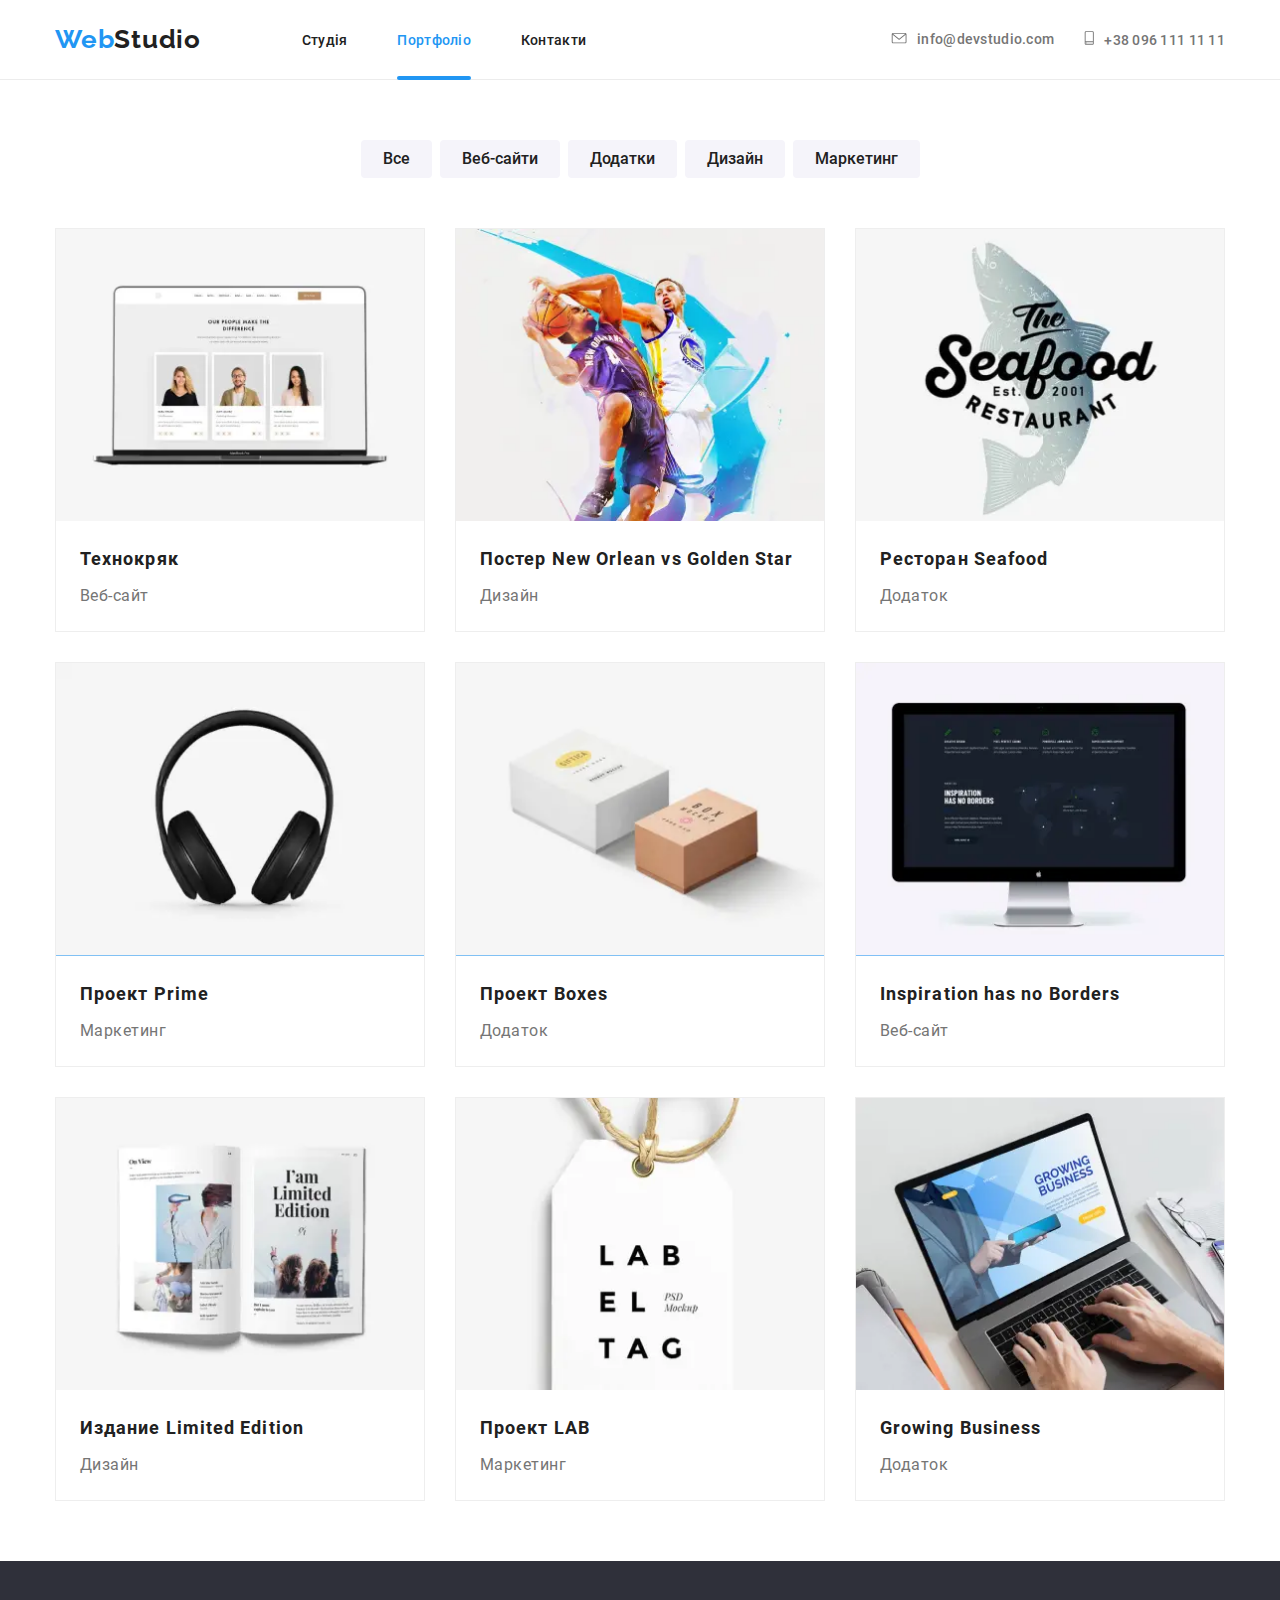
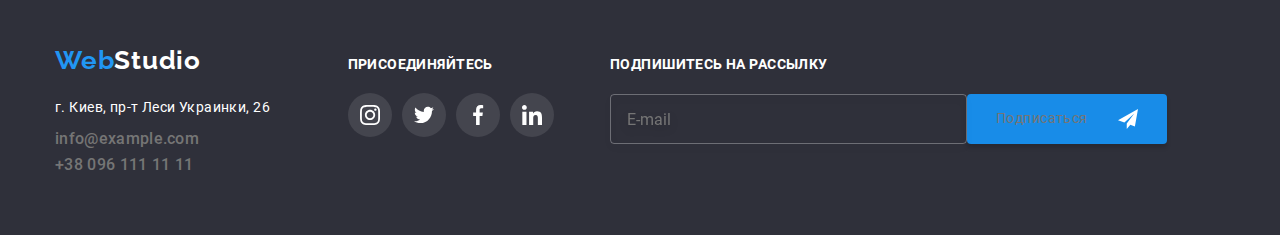
==== commit d5e2efac: "ver. 1.0.1" ====
--- a/portfolio.html
+++ b/portfolio.html
@@ -1,5 +1,5 @@
 <!DOCTYPE html>
-<html lang="en">
+<html lang="ua">
 <head>
     <meta charset="UTF-8">
     <meta name="viewport" content="width=device-width, initial-scale=1.0">
--- a/css/portfolio.min.css
+++ b/css/portfolio.min.css
@@ -1,2 +1,2 @@
-@font-face{font-family:"Roboto";font-style:normal;font-weight:400;src:local("Roboto"),local("Roboto-Regular"),url("../fonts/roboto-v20-latin_cyrillic-regular.woff2") format("woff2"),url("../fonts/roboto-v20-latin_cyrillic-regular.woff") format("woff")}@font-face{font-family:"Roboto";font-style:normal;font-weight:500;src:local("Roboto Medium"),local("Roboto-Medium"),url("../fonts/roboto-v20-latin_cyrillic-500.woff2") format("woff2"),url("../fonts/roboto-v20-latin_cyrillic-500.woff") format("woff")}@font-face{font-family:"Roboto";font-style:normal;font-weight:700;src:local("Roboto Bold"),local("Roboto-Bold"),url("../fonts/roboto-v20-latin_cyrillic-700.woff2") format("woff2"),url("../fonts/roboto-v20-latin_cyrillic-700.woff") format("woff")}@font-face{font-family:"Roboto";font-style:normal;font-weight:900;src:local("Roboto Black"),local("Roboto-Black"),url("../fonts/roboto-v20-latin_cyrillic-900.woff2") format("woff2"),url("../fonts/roboto-v20-latin_cyrillic-900.woff") format("woff")}@font-face{font-family:"Raleway";font-style:normal;font-weight:700;src:local(""),url("../fonts/raleway-v17-latin_cyrillic-700.woff2") format("woff2"),url("../fonts/raleway-v17-latin_cyrillic-700.woff") format("woff")}/*! normalize.css v8.0.1 | MIT License | github.com/necolas/normalize.css */html{line-height:1.15;-webkit-text-size-adjust:100%}body{margin:0}main{display:block}h1{font-size:2em;margin:0.67em 0}hr{-webkit-box-sizing:content-box;box-sizing:content-box;height:0;overflow:visible}pre{font-family:monospace, monospace;font-size:1em}a{background-color:transparent}abbr[title]{border-bottom:none;text-decoration:underline;-webkit-text-decoration:underline dotted;text-decoration:underline dotted}b,strong{font-weight:bolder}code,kbd,samp{font-family:monospace, monospace;font-size:1em}small{font-size:80%}sub,sup{font-size:75%;line-height:0;position:relative;vertical-align:baseline}sub{bottom:-0.25em}sup{top:-0.5em}img{border-style:none}button,input,optgroup,select,textarea{font-family:inherit;font-size:100%;line-height:1.15;margin:0}button,input{overflow:visible}button,select{text-transform:none}button,[type="button"],[type="reset"],[type="submit"]{-webkit-appearance:button}button::-moz-focus-inner,[type="button"]::-moz-focus-inner,[type="reset"]::-moz-focus-inner,[type="submit"]::-moz-focus-inner{border-style:none;padding:0}button:-moz-focusring,[type="button"]:-moz-focusring,[type="reset"]:-moz-focusring,[type="submit"]:-moz-focusring{outline:1px dotted ButtonText}fieldset{padding:0.35em 0.75em 0.625em}legend{-webkit-box-sizing:border-box;box-sizing:border-box;color:inherit;display:table;max-width:100%;padding:0;white-space:normal}progress{vertical-align:baseline}textarea{overflow:auto}[type="checkbox"],[type="radio"]{-webkit-box-sizing:border-box;box-sizing:border-box;padding:0}[type="number"]::-webkit-inner-spin-button,[type="number"]::-webkit-outer-spin-button{height:auto}[type="search"]{-webkit-appearance:textfield;outline-offset:-2px}[type="search"]::-webkit-search-decoration{-webkit-appearance:none}::-webkit-file-upload-button{-webkit-appearance:button;font:inherit}details{display:block}summary{display:list-item}template{display:none}[hidden]{display:none}html{-webkit-box-sizing:border-box;box-sizing:border-box}*,*:before,*:after{-webkit-box-sizing:inherit;box-sizing:inherit;margin:0px;padding:0px}body{color:#212121;font-family:'Roboto', sans-serif}a{display:block;text-decoration:none;color:inherit;font-style:normal}b{text-transform:uppercase;font-style:normal;font-weight:bold;font-size:14px;line-height:1.142;letter-spacing:0.03em}li{list-style-type:none}img{display:block;width:100%;height:auto}.container{margin-left:auto;margin-right:auto;padding:0 15px}@media screen and (min-width: 480px){.container{width:480px}}@media screen and (min-width: 768px){.container{width:768px}}@media screen and (min-width: 1200px){.container{width:1200px}}h2{margin-bottom:30px;font-style:normal;font-weight:bold;font-size:28px;line-height:1.178;text-align:center;letter-spacing:0.03em}h3{margin-bottom:10px;font-style:normal;font-weight:bold;font-size:14px;line-height:1.142;text-align:center;letter-spacing:0.03em;text-transform:uppercase}p{font-style:normal;font-weight:normal;font-size:14px;line-height:1.714;letter-spacing:0.03em;color:#757575}header{position:relative}.header{display:-webkit-box;display:-ms-flexbox;display:flex;-webkit-box-align:center;-ms-flex-align:center;align-items:center;-webkit-box-pack:justify;-ms-flex-pack:justify;justify-content:space-between}@media screen and (max-width: 767px){.icons-mob{fill:currentColor}.menu-button{outline:none;border:none;background:none}.menu-button:active{color:#2196F3}.menu-button .icon-cross{display:none}.menu-button.is-open .icon-cross{display:block}.menu-button.is-open .icon-menu{display:none}.menu-container{text-align:center;background-color:#ffffff;opacity:0;pointer-events:none;border-top:1px solid #ECECEC;-webkit-transition:cubic-bezier(0.4, 0, 0.2, 1);transition:cubic-bezier(0.4, 0, 0.2, 1);-webkit-transition-duration:250ms;transition-duration:250ms;position:absolute;top:100%;left:0;width:100%}.menu-container.is-open{z-index:5;opacity:1;display:block;-webkit-transition:cubic-bezier(0.4, 0, 0.2, 1);transition:cubic-bezier(0.4, 0, 0.2, 1);-webkit-transition-duration:250ms;transition-duration:250ms;visibility:visible;pointer-events:initial}}@media screen and (min-width: 768px){.menu-button{display:none}}.logo{font-family:'Raleway', sans-serif;color:#212121;font-weight:bold;font-size:26px;line-height:1.192;letter-spacing:0.03em;text-decoration:none;margin:16px 0px}.logo .logo-item{color:#2196F3}.address-footer .logo{padding-top:60px;color:#fff;font-weight:700;text-transform:none;margin-bottom:20px;margin-top:0px}.menu-container{font-style:normal;font-weight:500;font-size:18px;line-height:1.166;letter-spacing:0.02em}.site-nav li{position:relative;-webkit-transition:cubic-bezier(0.4, 0, 0.2, 1);transition:cubic-bezier(0.4, 0, 0.2, 1);-webkit-transition-duration:250ms;transition-duration:250ms}@media screen and (max-width: 767px){.menu-container{padding:60px 0px}.site-nav{margin-bottom:60px}.site-nav li:not(:last-child){margin-bottom:40px}}@media screen and (min-width: 768px){.menu-container{display:-webkit-box;display:-ms-flexbox;display:flex;-webkit-box-align:center;-ms-flex-align:center;align-items:center;font-style:normal;font-weight:500;font-size:14px;line-height:1.142;letter-spacing:0.02em}.site-nav{display:-webkit-box;display:-ms-flexbox;display:flex;margin-right:84px}.site-nav li:not(:last-child){margin-right:50px}}@media screen and (min-width: 768px) and (min-width: 1200px){.site-nav{margin-right:0px}}.link{position:relative;display:inline}.link:hover,.link:focus{color:#2196F3}.link.current{color:#2196F3}.link:active{color:#757575}.link.current::after{position:absolute;content:'';display:block;bottom:-8px;left:0;width:100%;height:4px;background-color:#2196F3;border-radius:2px}@media screen and (max-width: 1199px){.contacts-list{-webkit-box-align:center;-ms-flex-align:center;align-items:center}.contacts-list li:not(:last-child){margin-bottom:10px}}@media screen and (min-width: 1200px){.contacts-list{display:-webkit-box;display:-ms-flexbox;display:flex;-webkit-box-align:center;-ms-flex-align:center;align-items:center;margin-left:305px}.contacts-list li:last-child{margin-left:30px}}.contacts-item:hover,.contacts-item:focus{color:#2196F3}.contacts-item:active{color:#757575}.envelope{width:16px;height:12px}.smartphone{width:10px;height:15px}.icon{margin-right:10px;fill:currentColor}.contacts-item{font-weight:500;line-height:1.14;letter-spacing:0.02em;color:#757575;-webkit-transition:cubic-bezier(0.4, 0, 0.2, 1);transition:cubic-bezier(0.4, 0, 0.2, 1);-webkit-transition-duration:250ms;transition-duration:250ms;margin-bottom:16px;margin-left:24px}@media screen and (min-width: 768px){.contacts-item{margin-bottom:0px;margin-left:0px}}.pf{border:1px solid #ECECEC;border-left:none;border-right:none;border-top:none}.hover.m-t{display:-webkit-box;display:-ms-flexbox;display:flex;position:relative;overflow:hidden;-webkit-transition:-webkit-transform 250ms cubic-bezier(0.4, 0, 0.2, 1);transition:-webkit-transform 250ms cubic-bezier(0.4, 0, 0.2, 1);transition:transform 250ms cubic-bezier(0.4, 0, 0.2, 1);transition:transform 250ms cubic-bezier(0.4, 0, 0.2, 1), -webkit-transform 250ms cubic-bezier(0.4, 0, 0.2, 1)}.meaning-title{position:absolute;width:100%;height:100%;background:rgba(33,150,243,0.9);-webkit-transform:translateY(100%);transform:translateY(100%);-webkit-transition:-webkit-transform 250ms cubic-bezier(0.4, 0, 0.2, 1);transition:-webkit-transform 250ms cubic-bezier(0.4, 0, 0.2, 1);transition:transform 250ms cubic-bezier(0.4, 0, 0.2, 1);transition:transform 250ms cubic-bezier(0.4, 0, 0.2, 1), -webkit-transform 250ms cubic-bezier(0.4, 0, 0.2, 1);padding:63px 24px;margin:0;font-family:Roboto;font-style:normal;font-weight:normal;font-size:18px;line-height:1.56;letter-spacing:0.03em;color:#FFFFFF}.title{font-weight:bold;font-size:18px;line-height:2.0;letter-spacing:0.06em;padding:20px 24px 4px 24px;color:#212121}.type{font-weight:normal;font-size:16px;line-height:1.875;letter-spacing:0.03em;color:#757575;padding:0px 24px 20px 24px}.portfolio-section .products-list .products{max-width:450px;height:auto;margin-bottom:30px;margin-left:auto;margin-right:auto}.portfolio-section .products-list .products:last-child{margin-bottom:0px}@media screen and (min-width: 768px){.portfolio-section .products-list{display:-webkit-box;display:-ms-flexbox;display:flex;-ms-flex-wrap:wrap;flex-wrap:wrap;-webkit-box-pack:justify;-ms-flex-pack:justify;justify-content:space-between}.portfolio-section .products-list .products{width:calc(50% - 30px);margin-right:0px;margin-left:0px}}@media screen and (min-width: 1200px){.portfolio-section .products-list{display:-webkit-box;display:-ms-flexbox;display:flex;-ms-flex-wrap:wrap;flex-wrap:wrap;-webkit-box-pack:justify;-ms-flex-pack:justify;justify-content:space-between}.portfolio-section .products-list .products{width:calc((100% - 60px) / 3)}.portfolio-section .products-list .products:nth-last-child(-n+3){margin-bottom:0px}}.portfolio-section .products-link{border:1px solid #EEEEEE;background:#FFFFFF;-webkit-transition:cubic-bezier(0.4, 0, 0.2, 1);transition:cubic-bezier(0.4, 0, 0.2, 1);-webkit-transition-duration:250ms;transition-duration:250ms}.portfolio-section .products-link:hover,.portfolio-section .products-link:focus{border:1px solid #EEEEEE;-webkit-box-shadow:1px 4px 6px rgba(0,0,0,0.16),0px 4px 4px rgba(0,0,0,0.06),0px 1px 1px rgba(0,0,0,0.12);box-shadow:1px 4px 6px rgba(0,0,0,0.16),0px 4px 4px rgba(0,0,0,0.06),0px 1px 1px rgba(0,0,0,0.12)}.m-t:hover .meaning-title{-webkit-transform:translateY(0);transform:translateY(0)}section{padding-top:60px;padding-bottom:60px}section.hero{padding:0px}.benefits-list{text-align:center}@media screen and (min-width: 768px){.benefits-list{display:-webkit-box;display:-ms-flexbox;display:flex;-ms-flex-wrap:wrap;flex-wrap:wrap;-webkit-box-pack:center;-ms-flex-pack:center;justify-content:center}}@media screen and (min-width: 1200px){.benefits-list{display:-webkit-box;display:-ms-flexbox;display:flex;-ms-flex-wrap:nowrap;flex-wrap:nowrap}}.benefits-item{margin-bottom:30px}.benefits-item:last-child{margin-bottom:0px}.benefits-item p{text-align:left}@media screen and (max-width: 479px){.benefits-item{max-width:100%}}@media screen and (min-width: 480px), (max-width: 767px){.benefits-item{width:450px;margin-right:auto;margin-left:auto}}@media screen and (min-width: 768px){.benefits-item{max-width:354px;margin-right:30px;margin-left:0px}.benefits-item:nth-child(2n){margin-right:0px}}@media screen and (min-width: 1200px){.benefits-item{width:calc((100%-90px) / 4)}.benefits-item:not(:last-child){margin-right:30px}}.benefits-logo{padding:25px 0px;margin-bottom:30px;background:#F5F4FA;border-radius:4px}.benefits-icons{width:70px;height:70px}@media screen and (max-width: 1199px){.section-products{display:none}}@media screen and (min-width: 1200px){.products-list{display:-webkit-box;display:-ms-flexbox;display:flex}.products-list .products{width:calc((100%-90px) / 3);margin-right:30px}.products-list .products:last-child{margin-right:0px}.products-list .products-position{position:relative}.products-list .name{color:#fff;text-align:center;padding-top:27px;padding-bottom:27px;text-transform:uppercase;background:rgba(47,48,58,0.8);position:absolute;bottom:0;left:0;right:0;margin-bottom:0px}}.section-team{padding:60px 0px;background:#F5F4FA}@media screen and (min-width: 768px){.team-list{display:-webkit-box;display:-ms-flexbox;display:flex;-ms-flex-wrap:wrap;flex-wrap:wrap;-webkit-box-pack:center;-ms-flex-pack:center;justify-content:center}}@media screen and (min-width: 1200px){.team-list{display:-webkit-box;display:-ms-flexbox;display:flex}}.teammates{margin-bottom:30px;background:#fff;-webkit-box-shadow:0px 1px 3px rgba(0,0,0,0.12),0px 1px 1px rgba(0,0,0,0.14),0px 2px 1px rgba(0,0,0,0.2);box-shadow:0px 1px 3px rgba(0,0,0,0.12),0px 1px 1px rgba(0,0,0,0.14),0px 2px 1px rgba(0,0,0,0.2);border-radius:0px 0px 4px 4px}.teammates p{margin-top:30px;margin-bottom:10px;font-style:normal;font-weight:500;font-size:16px;line-height:1.187;text-align:center;letter-spacing:0.03em;color:#212121}.teammates p.text{margin:0px;color:#757575;font-weight:normal}@media screen and (max-width: 479px){.teammates{max-width:100%}.teammates:last-child{margin-bottom:0px}}@media screen and (min-width: 480px), (max-width: 767px){.teammates{width:450px;margin-right:auto;margin-left:auto}}@media screen and (min-width: 768px){.teammates{max-width:354px;margin-right:30px;margin-left:0px}.teammates:nth-child(2n){margin-right:0px}}@media screen and (min-width: 1200px){.teammates{width:calc((100% - 90px) / 4)}.teammates:not(:last-child){margin-right:30px}}.clients-list{list-style-type:none}@media screen and (max-width: 1199px){.clients-list{display:-webkit-box;display:-ms-flexbox;display:flex;-ms-flex-wrap:wrap;flex-wrap:wrap;-webkit-box-pack:justify;-ms-flex-pack:justify;justify-content:space-between}}@media screen and (max-width: 767px){.clients-list .client{width:calc((100% - 30px) / 2);height:90px;margin-bottom:30px}.clients-list .client:nth-last-child(-n+2){margin-bottom:0px}}@media screen and (min-width: 768px){.clients-list .client{width:calc((100% - 60px) / 3);height:90px;margin-bottom:30px}.clients-list .client:nth-last-child(-n+3){margin-bottom:0px}}@media screen and (min-width: 1200px){.clients-list{display:-webkit-box;display:-ms-flexbox;display:flex;-webkit-box-pack:justify;-ms-flex-pack:justify;justify-content:space-between}.clients-list .client{width:calc((100% - 150px) / 6);height:90px;margin-bottom:0px}.clients-list .client:last-child{margin-right:0px}}.client-link{display:-webkit-box;display:-ms-flexbox;display:flex;-webkit-box-pack:center;-ms-flex-pack:center;justify-content:center;-webkit-box-align:center;-ms-flex-align:center;align-items:center;width:100%;height:90px;overflow:hidden;fill:#AFB1B8;border:1px solid #AFB1B8;border-radius:4px;outline:none;-webkit-transition:color 250ms cubic-bezier(0.4, 0, 0.2, 1),border-color 250ms cubic-bezier(0.4, 0, 0.2, 1);transition:color 250ms cubic-bezier(0.4, 0, 0.2, 1),border-color 250ms cubic-bezier(0.4, 0, 0.2, 1)}.client-link:hover,.client-link:focus{fill:#2196F3;border-color:#2196F3}.client-link:active{fill:#757575;border-color:#757575}.button{width:200px;height:50px;background:#188CE8;-webkit-box-shadow:0px 4px 4px rgba(0,0,0,0.15);box-shadow:0px 4px 4px rgba(0,0,0,0.15);border-radius:4px;border:inherit;outline:none;font-weight:bold;font-size:16px;line-height:1.875;text-align:center;letter-spacing:0.06em;color:#fff}.button:hover,.button:focus{color:#212121;background-color:#2196F3;-webkit-box-shadow:0px 3px 1px rgba(0,0,0,0.1),0px 1px 2px rgba(0,0,0,0.08),0px 2px 2px rgba(0,0,0,0.12);box-shadow:0px 3px 1px rgba(0,0,0,0.1),0px 1px 2px rgba(0,0,0,0.08),0px 2px 2px rgba(0,0,0,0.12)}.button:active{color:#212121;background-color:#AFB1B8}.button.footer{display:-webkit-box;display:-ms-flexbox;display:flex;-webkit-box-align:center;-ms-flex-align:center;align-items:center;-ms-flex-pack:distribute;justify-content:space-around;text-align:center;margin:20px auto 0px auto;padding:10px 29px;-webkit-transition:cubic-bezier(0.4, 0, 0.2, 1);transition:cubic-bezier(0.4, 0, 0.2, 1);-webkit-transition-duration:250ms;transition-duration:250ms}.button.footer.social-icons{fill:currentColor}.button.footer p{color:inherit;font-weight:bold;margin-right:10px}@media screen and (min-width: 1200px){.button.footer{margin:0px 0px 0px 12px}}.button-list{display:-webkit-box;display:-ms-flexbox;display:flex;-ms-flex-wrap:wrap;flex-wrap:wrap;margin-bottom:40px;-webkit-box-pack:justify;-ms-flex-pack:justify;justify-content:space-between;-ms-flex-line-pack:distribute;align-content:space-around;color:#212121}.button-list .btn{padding-top:6px;padding-left:22px;padding-right:22px;padding-bottom:6px;color:#212121;background-color:#F5F4FA;border:4px;border-radius:4px;cursor:pointer;-webkit-transition:cubic-bezier(0.4, 0, 0.2, 1);transition:cubic-bezier(0.4, 0, 0.2, 1);-webkit-transition-duration:250ms;transition-duration:250ms;outline:none}.button-list .item:not(:last-child){margin-right:8px;margin-bottom:15px}@media screen and (min-width: 768px){.button-list{margin-bottom:30px}.button-list .item:not(:last-child){margin-right:8px;margin-bottom:0px}}@media screen and (min-width: 1200px){.button-list{margin-bottom:50px;-webkit-box-pack:center;-ms-flex-pack:center;justify-content:center}}.btn:hover,.btn:focus{color:#fff;background-color:#2196F3;-webkit-box-shadow:0px 3px 1px rgba(0,0,0,0.1),0px 1px 2px rgba(0,0,0,0.08),0px 2px 2px rgba(0,0,0,0.12);box-shadow:0px 3px 1px rgba(0,0,0,0.1),0px 1px 2px rgba(0,0,0,0.08),0px 2px 2px rgba(0,0,0,0.12)}.btn:active{color:#757575}.social-list{display:-webkit-box;display:-ms-flexbox;display:flex;padding-top:16px;padding-bottom:24px;-webkit-box-pack:center;-ms-flex-pack:center;justify-content:center}.icons:not(:last-child){margin-right:10px}.icons-link{display:-webkit-box;display:-ms-flexbox;display:flex;-webkit-box-pack:center;-ms-flex-pack:center;justify-content:center;-webkit-box-align:center;-ms-flex-align:center;align-items:center;color:#AFB1B8;text-decoration:none;font-style:normal;width:44px;height:44px;background-color:rgba(255,255,255,0.1);border-radius:50%;-webkit-transition:cubic-bezier(0.4, 0, 0.2, 1);transition:cubic-bezier(0.4, 0, 0.2, 1);-webkit-transition-duration:250ms;transition-duration:250ms}.icons-link:hover,.icons-link:focus{color:#fff;background-color:rgba(33,150,243,0.9)}.icons-link:active{color:#fff}.teammates .social-icons{width:20px;height:20px;fill:currentColor}footer{background-color:#2F303A;color:#fff}div.footer{padding-bottom:60px;text-align:center}.address-list{margin-bottom:60px}.address-list p{font-style:normal;margin-bottom:10px;color:currentColor}.social-container{margin-bottom:60px}@media screen and (min-width: 768px){div.footer{display:-webkit-box;display:-ms-flexbox;display:flex;-webkit-box-pack:center;-ms-flex-pack:center;justify-content:center;-webkit-box-align:baseline;-ms-flex-align:baseline;align-items:baseline;-ms-flex-wrap:wrap;flex-wrap:wrap}div.footer .address-footer{width:calc(50% - 15px)}div.footer .address-footer .contacts-item:last-child{margin-top:8px}div.footer .social-container{width:calc(50% - 15px)}div.footer .share-it{width:100%;display:block}}@media screen and (min-width: 1200px){div.footer{display:-webkit-box;display:-ms-flexbox;display:flex;-webkit-box-pack:center;-ms-flex-pack:center;justify-content:center;-webkit-box-align:baseline;-ms-flex-align:baseline;align-items:baseline;-ms-flex-wrap:wrap;flex-wrap:wrap;text-align:left;padding-bottom:0px}div.footer .address-footer{width:calc(25% - 30px);margin-right:30px}div.footer .address-footer .contacts-item:not(:last-child){margin-bottom:9px}div.footer .address-list>p{margin-bottom:10px}div.footer .social-container{width:calc(25% - 30px)}div.footer .social-container .social-list{padding-left:0px;padding-right:0px;padding-top:20px;-webkit-box-pack:inherit;-ms-flex-pack:inherit;justify-content:inherit}div.footer .social-container .icons:not(:last-child){margin-right:10px}div.footer .footer .social-icons{width:20px;height:20px;fill:#fff}div.footer .share-form{display:-webkit-box;display:-ms-flexbox;display:flex;-webkit-box-orient:vertical;-webkit-box-direction:normal;-ms-flex-direction:column;flex-direction:column;min-width:580px;min-height:86px}div.footer .label-form{margin-bottom:20px;font-weight:normal;font-size:16px;line-height:1.25;color:currentColor}div.footer .box-input{display:-webkit-box;display:-ms-flexbox;display:flex;color:currentColor}}.footer .social-icons{width:20px;height:20px;fill:#fff}.input-form{width:450px;height:50px;border:1px solid rgba(255,255,255,0.3);-webkit-box-sizing:border-box;box-sizing:border-box;-webkit-filter:drop-shadow(0px 4px 4px rgba(0,0,0,0.15));filter:drop-shadow(0px 4px 4px rgba(0,0,0,0.15));border-radius:4px;background:transparent;padding-left:16px;color:currentColor;outline:none;margin-top:20px}@media screen and (max-width: 479px){.input-form{width:100%}}@media screen and (min-width: 1200px){.input-form{width:357px;margin-top:0px}}
+@font-face{font-family:"Roboto";font-style:normal;font-weight:400;src:local("Roboto"),local("Roboto-Regular"),url("../fonts/roboto-v20-latin_cyrillic-regular.woff2") format("woff2"),url("../fonts/roboto-v20-latin_cyrillic-regular.woff") format("woff")}@font-face{font-family:"Roboto";font-style:normal;font-weight:500;src:local("Roboto Medium"),local("Roboto-Medium"),url("../fonts/roboto-v20-latin_cyrillic-500.woff2") format("woff2"),url("../fonts/roboto-v20-latin_cyrillic-500.woff") format("woff")}@font-face{font-family:"Roboto";font-style:normal;font-weight:700;src:local("Roboto Bold"),local("Roboto-Bold"),url("../fonts/roboto-v20-latin_cyrillic-700.woff2") format("woff2"),url("../fonts/roboto-v20-latin_cyrillic-700.woff") format("woff")}@font-face{font-family:"Roboto";font-style:normal;font-weight:900;src:local("Roboto Black"),local("Roboto-Black"),url("../fonts/roboto-v20-latin_cyrillic-900.woff2") format("woff2"),url("../fonts/roboto-v20-latin_cyrillic-900.woff") format("woff")}@font-face{font-family:"Raleway";font-style:normal;font-weight:700;src:local(""),url("../fonts/raleway-v17-latin_cyrillic-700.woff2") format("woff2"),url("../fonts/raleway-v17-latin_cyrillic-700.woff") format("woff")}/*! normalize.css v8.0.1 | MIT License | github.com/necolas/normalize.css */html{line-height:1.15;-webkit-text-size-adjust:100%}body{margin:0}main{display:block}h1{font-size:2em;margin:0.67em 0}hr{-webkit-box-sizing:content-box;box-sizing:content-box;height:0;overflow:visible}pre{font-family:monospace, monospace;font-size:1em}a{background-color:transparent}abbr[title]{border-bottom:none;text-decoration:underline;-webkit-text-decoration:underline dotted;text-decoration:underline dotted}b,strong{font-weight:bolder}code,kbd,samp{font-family:monospace, monospace;font-size:1em}small{font-size:80%}sub,sup{font-size:75%;line-height:0;position:relative;vertical-align:baseline}sub{bottom:-0.25em}sup{top:-0.5em}img{border-style:none}button,input,optgroup,select,textarea{font-family:inherit;font-size:100%;line-height:1.15;margin:0}button,input{overflow:visible}button,select{text-transform:none}button,[type="button"],[type="reset"],[type="submit"]{-webkit-appearance:button}button::-moz-focus-inner,[type="button"]::-moz-focus-inner,[type="reset"]::-moz-focus-inner,[type="submit"]::-moz-focus-inner{border-style:none;padding:0}button:-moz-focusring,[type="button"]:-moz-focusring,[type="reset"]:-moz-focusring,[type="submit"]:-moz-focusring{outline:1px dotted ButtonText}fieldset{padding:0.35em 0.75em 0.625em}legend{-webkit-box-sizing:border-box;box-sizing:border-box;color:inherit;display:table;max-width:100%;padding:0;white-space:normal}progress{vertical-align:baseline}textarea{overflow:auto}[type="checkbox"],[type="radio"]{-webkit-box-sizing:border-box;box-sizing:border-box;padding:0}[type="number"]::-webkit-inner-spin-button,[type="number"]::-webkit-outer-spin-button{height:auto}[type="search"]{-webkit-appearance:textfield;outline-offset:-2px}[type="search"]::-webkit-search-decoration{-webkit-appearance:none}::-webkit-file-upload-button{-webkit-appearance:button;font:inherit}details{display:block}summary{display:list-item}template{display:none}[hidden]{display:none}html{-webkit-box-sizing:border-box;box-sizing:border-box}*,*:before,*:after{-webkit-box-sizing:inherit;box-sizing:inherit;margin:0px;padding:0px}body{color:#212121;font-family:'Roboto', sans-serif}a{display:block;text-decoration:none;color:inherit;font-style:normal}b{text-transform:uppercase;font-style:normal;font-weight:700;font-size:14px;line-height:1.142;letter-spacing:0.03em}li{list-style-type:none}img{display:block;width:100%;height:auto}.container{margin-left:auto;margin-right:auto;padding:0 15px}@media screen and (min-width: 480px){.container{width:480px}}@media screen and (min-width: 768px){.container{width:768px}}@media screen and (min-width: 1200px){.container{width:1200px}}h2{margin-bottom:30px;font-style:normal;font-weight:700;font-size:28px;line-height:1.178;text-align:center;letter-spacing:0.03em}h3{margin-bottom:10px;font-style:normal;font-weight:700;font-size:14px;line-height:1.142;text-align:center;letter-spacing:0.03em;text-transform:uppercase}p{font-style:normal;font-weight:400;font-size:14px;line-height:1.714;letter-spacing:0.03em;color:#757575}header{position:relative}.header{display:-webkit-box;display:-ms-flexbox;display:flex;-webkit-box-align:center;-ms-flex-align:center;align-items:center;-webkit-box-pack:justify;-ms-flex-pack:justify;justify-content:space-between}@media screen and (max-width: 767px){.icons-mob{fill:currentColor}.menu-button{outline:none;border:none;background:none}.menu-button:active{color:#2196F3}.menu-button .icon-cross{display:none}.menu-button.is-open .icon-cross{display:block}.menu-button.is-open .icon-menu{display:none}.menu-container{text-align:center;background-color:#ffffff;opacity:0;pointer-events:none;border-top:1px solid #ECECEC;-webkit-transition:cubic-bezier(0.4, 0, 0.2, 1);transition:cubic-bezier(0.4, 0, 0.2, 1);-webkit-transition-duration:250ms;transition-duration:250ms;position:absolute;top:100%;left:0;width:100%}.menu-container.is-open{z-index:5;opacity:1;display:block;-webkit-transition:cubic-bezier(0.4, 0, 0.2, 1);transition:cubic-bezier(0.4, 0, 0.2, 1);-webkit-transition-duration:250ms;transition-duration:250ms;visibility:visible;pointer-events:initial}}@media screen and (min-width: 768px){.menu-button{display:none}}.logo{padding:16px 0px;font-family:'Raleway', sans-serif;color:#212121;font-size:24px;font-weight:700;letter-spacing:0.03em;text-decoration:none}@media screen and (min-width: 768px){.logo{padding:26px 0px;font-size:24px;line-height:1.16}}@media screen and (min-width: 1200px){.logo{padding:24px 0px;font-size:26px;line-height:1.192}}.logo .logo-item{color:#2196F3}.address-footer .logo{padding-bottom:20px;color:#fff;font-weight:700;text-transform:none}.menu-container{font-style:normal;font-weight:500;font-size:18px;line-height:1.166;letter-spacing:0.02em}.site-nav li{position:relative;-webkit-transition:cubic-bezier(0.4, 0, 0.2, 1);transition:cubic-bezier(0.4, 0, 0.2, 1);-webkit-transition-duration:250ms;transition-duration:250ms}@media screen and (max-width: 767px){.menu-container{padding:60px 0px}.site-nav{margin-bottom:60px}.site-nav li:not(:last-child){margin-bottom:40px}}@media screen and (min-width: 768px){.menu-container{display:-webkit-box;display:-ms-flexbox;display:flex;-webkit-box-align:center;-ms-flex-align:center;align-items:center;font-style:normal;font-weight:500;font-size:14px;line-height:1.142;letter-spacing:0.02em}.site-nav{display:-webkit-box;display:-ms-flexbox;display:flex;margin-right:84px}.site-nav li:not(:last-child){margin-right:50px}}@media screen and (min-width: 768px) and (min-width: 1200px){.site-nav{margin-right:0px}}.link{position:relative;display:inline;-webkit-transition:cubic-bezier(0.4, 0, 0.2, 1);transition:cubic-bezier(0.4, 0, 0.2, 1);-webkit-transition-duration:250ms;transition-duration:250ms}.link:hover,.link:focus{color:#2196F3}.link.current{color:#2196F3}.link:active{color:#757575}.link.current::after{position:absolute;content:'';display:block;bottom:-8px;left:0;width:100%;height:4px;background-color:#2196F3;border-radius:2px}@media screen and (min-width: 768px){.link{padding:32px 0}.link.current::after{bottom:0}}@media screen and (min-width: 1200px){.link.current::after{bottom:0}}@media screen and (max-width: 1199px){.contacts-list{-webkit-box-align:center;-ms-flex-align:center;align-items:center}.contacts-list li:not(:last-child){margin-bottom:10px}}@media screen and (min-width: 1200px){.contacts-list{display:-webkit-box;display:-ms-flexbox;display:flex;-webkit-box-align:center;-ms-flex-align:center;align-items:center;margin-left:305px}.contacts-list li:last-child{margin-left:30px}}.contacts-item:hover,.contacts-item:focus{color:#2196F3}.contacts-item:active{color:#757575}.envelope{width:16px;height:12px}.smartphone{width:10px;height:15px}.icon{margin-right:10px;fill:currentColor}.contacts-item{font-weight:500;line-height:1.14;letter-spacing:0.02em;color:#757575;-webkit-transition:cubic-bezier(0.4, 0, 0.2, 1);transition:cubic-bezier(0.4, 0, 0.2, 1);-webkit-transition-duration:250ms;transition-duration:250ms;margin-bottom:16px;margin-left:24px}@media screen and (min-width: 768px){.contacts-item{margin-bottom:0px;margin-left:0px}}.pf{border:1px solid #ECECEC;border-left:none;border-right:none;border-top:none}.hover.m-t{display:-webkit-box;display:-ms-flexbox;display:flex;position:relative;overflow:hidden;-webkit-transition:-webkit-transform 250ms cubic-bezier(0.4, 0, 0.2, 1);transition:-webkit-transform 250ms cubic-bezier(0.4, 0, 0.2, 1);transition:transform 250ms cubic-bezier(0.4, 0, 0.2, 1);transition:transform 250ms cubic-bezier(0.4, 0, 0.2, 1), -webkit-transform 250ms cubic-bezier(0.4, 0, 0.2, 1)}.meaning-title{position:absolute;width:100%;height:100%;background:rgba(33,150,243,0.9);-webkit-transform:translateY(100%);transform:translateY(100%);-webkit-transition:-webkit-transform 250ms cubic-bezier(0.4, 0, 0.2, 1);transition:-webkit-transform 250ms cubic-bezier(0.4, 0, 0.2, 1);transition:transform 250ms cubic-bezier(0.4, 0, 0.2, 1);transition:transform 250ms cubic-bezier(0.4, 0, 0.2, 1), -webkit-transform 250ms cubic-bezier(0.4, 0, 0.2, 1);padding:63px 24px;margin:0;font-family:Roboto;font-style:normal;font-weight:normal;font-size:18px;line-height:1.56;letter-spacing:0.03em;color:#FFFFFF}.title{font-weight:bold;font-size:18px;line-height:2.0;letter-spacing:0.06em;padding:20px 24px 4px 24px;color:#212121}.type{font-weight:normal;font-size:16px;line-height:1.875;letter-spacing:0.03em;color:#757575;padding:0px 24px 20px 24px}.portfolio-section .products-list .products{max-width:450px;height:auto;margin-bottom:30px;margin-left:auto;margin-right:auto}.portfolio-section .products-list .products:last-child{margin-bottom:0px}@media screen and (min-width: 768px){.portfolio-section .products-list{display:-webkit-box;display:-ms-flexbox;display:flex;-ms-flex-wrap:wrap;flex-wrap:wrap;-webkit-box-pack:justify;-ms-flex-pack:justify;justify-content:space-between}.portfolio-section .products-list .products{width:calc(50% - 30px);margin-right:0px;margin-left:0px}}@media screen and (min-width: 1200px){.portfolio-section .products-list{display:-webkit-box;display:-ms-flexbox;display:flex;-ms-flex-wrap:wrap;flex-wrap:wrap;-webkit-box-pack:justify;-ms-flex-pack:justify;justify-content:space-between}.portfolio-section .products-list .products{width:calc((100% - 60px) / 3)}.portfolio-section .products-list .products:nth-last-child(-n+3){margin-bottom:0px}}.portfolio-section .products-link{border:1px solid #EEEEEE;background:#FFFFFF;-webkit-transition:cubic-bezier(0.4, 0, 0.2, 1);transition:cubic-bezier(0.4, 0, 0.2, 1);-webkit-transition-duration:250ms;transition-duration:250ms}.portfolio-section .products-link:hover,.portfolio-section .products-link:focus{border:1px solid #EEEEEE;-webkit-box-shadow:1px 4px 6px rgba(0,0,0,0.16),0px 4px 4px rgba(0,0,0,0.06),0px 1px 1px rgba(0,0,0,0.12);box-shadow:1px 4px 6px rgba(0,0,0,0.16),0px 4px 4px rgba(0,0,0,0.06),0px 1px 1px rgba(0,0,0,0.12)}.m-t:hover .meaning-title{-webkit-transform:translateY(0);transform:translateY(0)}section{padding-top:60px;padding-bottom:60px}section.hero{padding:0px}.benefits-list{text-align:center}@media screen and (min-width: 768px){.benefits-list{display:-webkit-box;display:-ms-flexbox;display:flex;-ms-flex-wrap:wrap;flex-wrap:wrap;-webkit-box-pack:center;-ms-flex-pack:center;justify-content:center}}@media screen and (min-width: 1200px){.benefits-list{display:-webkit-box;display:-ms-flexbox;display:flex;-ms-flex-wrap:nowrap;flex-wrap:nowrap}}.benefits-item{margin-bottom:30px}.benefits-item:last-child{margin-bottom:0px}.benefits-item p{text-align:left}@media screen and (max-width: 479px){.benefits-item{max-width:100%}}@media screen and (min-width: 480px), (max-width: 767px){.benefits-item{width:450px;margin-right:auto;margin-left:auto}}@media screen and (min-width: 768px){.benefits-item{max-width:354px;margin-right:30px;margin-left:0px}.benefits-item .benefits{text-align:left}.benefits-item:nth-child(2n){margin-right:0px}}@media screen and (min-width: 1200px){.benefits-item{width:calc((100%-90px) / 4)}.benefits-item:not(:last-child){margin-right:30px}}.benefits-logo{padding:25px 0px;margin-bottom:30px;background:#F5F4FA;border-radius:4px}.benefits-icons{width:70px;height:70px}@media screen and (max-width: 1199px){.section-products{display:none}}@media screen and (min-width: 1200px){.products-list{display:-webkit-box;display:-ms-flexbox;display:flex}.products-list .products{width:calc((100%-90px) / 3);margin-right:30px}.products-list .products:last-child{margin-right:0px}.products-list .products-position{position:relative}.products-list .name{color:#fff;text-align:center;padding-top:27px;padding-bottom:27px;text-transform:uppercase;background:rgba(47,48,58,0.8);position:absolute;bottom:0;left:0;right:0;margin-bottom:0px}}.section-team{padding:60px 0px;background:#F5F4FA}@media screen and (min-width: 768px){.team-list{display:-webkit-box;display:-ms-flexbox;display:flex;-ms-flex-wrap:wrap;flex-wrap:wrap;-webkit-box-pack:center;-ms-flex-pack:center;justify-content:center}}@media screen and (min-width: 1200px){.team-list{display:-webkit-box;display:-ms-flexbox;display:flex}}.teammates{margin-bottom:30px;background:#fff;-webkit-box-shadow:0px 1px 3px rgba(0,0,0,0.12),0px 1px 1px rgba(0,0,0,0.14),0px 2px 1px rgba(0,0,0,0.2);box-shadow:0px 1px 3px rgba(0,0,0,0.12),0px 1px 1px rgba(0,0,0,0.14),0px 2px 1px rgba(0,0,0,0.2);border-radius:0px 0px 4px 4px}.teammates p{margin-top:30px;margin-bottom:10px;font-style:normal;font-weight:500;font-size:16px;line-height:1.187;text-align:center;letter-spacing:0.03em;color:#212121}.teammates p.text{margin:0px;color:#757575;font-weight:normal}@media screen and (max-width: 479px){.teammates{max-width:100%}.teammates:last-child{margin-bottom:0px}}@media screen and (min-width: 480px), (max-width: 767px){.teammates{width:450px;margin-right:auto;margin-left:auto}}@media screen and (min-width: 768px){.teammates{max-width:354px;margin-right:30px;margin-left:0px}.teammates:nth-child(2n){margin-right:0px}}@media screen and (min-width: 1200px){.teammates{width:calc((100% - 90px) / 4)}.teammates:not(:last-child){margin-right:30px}}.clients-list{list-style-type:none}@media screen and (max-width: 1199px){.clients-list{display:-webkit-box;display:-ms-flexbox;display:flex;-ms-flex-wrap:wrap;flex-wrap:wrap;-webkit-box-pack:justify;-ms-flex-pack:justify;justify-content:space-between}}@media screen and (max-width: 767px){.clients-list .client{width:calc((100% - 30px) / 2);height:90px;margin-bottom:30px}.clients-list .client:nth-last-child(-n+2){margin-bottom:0px}}@media screen and (min-width: 768px){.clients-list .client{width:calc((100% - 60px) / 3);height:90px;margin-bottom:30px}.clients-list .client:nth-last-child(-n+3){margin-bottom:0px}}@media screen and (min-width: 1200px){.clients-list{display:-webkit-box;display:-ms-flexbox;display:flex;-webkit-box-pack:justify;-ms-flex-pack:justify;justify-content:space-between}.clients-list .client{width:calc((100% - 150px) / 6);height:90px;margin-bottom:0px}.clients-list .client:last-child{margin-right:0px}}.client-link{display:-webkit-box;display:-ms-flexbox;display:flex;-webkit-box-pack:center;-ms-flex-pack:center;justify-content:center;-webkit-box-align:center;-ms-flex-align:center;align-items:center;width:100%;height:90px;overflow:hidden;fill:#AFB1B8;border:1px solid #AFB1B8;border-radius:4px;outline:none;-webkit-transition:250ms cubic-bezier(0.4, 0, 0.2, 1);transition:250ms cubic-bezier(0.4, 0, 0.2, 1);border-color:250ms cubic-bezier(0.4, 0, 0.2, 1)}.client-link:hover,.client-link:focus{fill:#2196F3;border-color:#2196F3}.client-link:active{fill:#757575;border-color:#757575}.button{width:200px;height:50px;background:#188CE8;-webkit-box-shadow:0px 4px 4px rgba(0,0,0,0.15);box-shadow:0px 4px 4px rgba(0,0,0,0.15);border-radius:4px;border:inherit;outline:none;font-weight:700;font-size:16px;line-height:1.875;text-align:center;letter-spacing:0.06em;color:#fff}.button:hover,.button:focus{color:#212121;background-color:#2196F3;-webkit-box-shadow:0px 3px 1px rgba(0,0,0,0.1),0px 1px 2px rgba(0,0,0,0.08),0px 2px 2px rgba(0,0,0,0.12);box-shadow:0px 3px 1px rgba(0,0,0,0.1),0px 1px 2px rgba(0,0,0,0.08),0px 2px 2px rgba(0,0,0,0.12)}.button:active{color:#212121;background-color:#AFB1B8}.button.footer{display:-webkit-box;display:-ms-flexbox;display:flex;-webkit-box-align:center;-ms-flex-align:center;align-items:center;-webkit-box-pack:justify;-ms-flex-pack:justify;justify-content:space-between;text-align:center;padding:10px 29px;-webkit-transition:cubic-bezier(0.4, 0, 0.2, 1);transition:cubic-bezier(0.4, 0, 0.2, 1);-webkit-transition-duration:250ms;transition-duration:250ms}.button.footer.social-icons{fill:currentColor}.button-list{display:-webkit-box;display:-ms-flexbox;display:flex;-ms-flex-wrap:wrap;flex-wrap:wrap;margin-bottom:40px;-ms-flex-line-pack:distribute;align-content:space-around;color:#212121}@media screen and (min-width: 768px){.button-list{-webkit-box-pack:center;-ms-flex-pack:center;justify-content:center}}.button-list .btn{padding:6px 22px;font-size:16px;font-weight:500;line-height:1.62;color:#212121;background-color:#F5F4FA;border:4px;border-radius:4px;cursor:pointer;-webkit-transition:cubic-bezier(0.4, 0, 0.2, 1);transition:cubic-bezier(0.4, 0, 0.2, 1);-webkit-transition-duration:250ms;transition-duration:250ms;outline:none}.button-list .item:not(:last-child){margin-right:8px;margin-bottom:15px}@media screen and (min-width: 768px){.button-list{margin-bottom:30px}.button-list .item:not(:last-child){margin-right:8px;margin-bottom:0px}}@media screen and (min-width: 1200px){.button-list{margin-bottom:50px;-webkit-box-pack:center;-ms-flex-pack:center;justify-content:center}}.btn:hover,.btn:focus{color:#fff;background-color:#2196F3;-webkit-box-shadow:0px 3px 1px rgba(0,0,0,0.1),0px 1px 2px rgba(0,0,0,0.08),0px 2px 2px rgba(0,0,0,0.12);box-shadow:0px 3px 1px rgba(0,0,0,0.1),0px 1px 2px rgba(0,0,0,0.08),0px 2px 2px rgba(0,0,0,0.12)}.btn:active{color:#757575}.social-list{display:-webkit-box;display:-ms-flexbox;display:flex;padding-top:16px;padding-bottom:24px;-webkit-box-pack:center;-ms-flex-pack:center;justify-content:center}.icons:not(:last-child){margin-right:10px}.icons-link{display:-webkit-box;display:-ms-flexbox;display:flex;-webkit-box-pack:center;-ms-flex-pack:center;justify-content:center;-webkit-box-align:center;-ms-flex-align:center;align-items:center;color:#AFB1B8;text-decoration:none;font-style:normal;width:44px;height:44px;background-color:rgba(255,255,255,0.1);border-radius:50%;-webkit-transition:cubic-bezier(0.4, 0, 0.2, 1);transition:cubic-bezier(0.4, 0, 0.2, 1);-webkit-transition-duration:250ms;transition-duration:250ms}.icons-link:hover,.icons-link:focus{color:#fff;background-color:rgba(33,150,243,0.9)}.icons-link:active{color:#fff}.teammates .social-icons{width:20px;height:20px;fill:currentColor}footer{background-color:#2F303A;color:#fff}div.footer{padding-bottom:60px;padding-top:60px;text-align:center}.address-list{margin-bottom:60px}.address-list p{font-style:400;margin-bottom:10px;color:currentColor}.social-container{margin-bottom:60px}.social-container .icons-link{color:currentColor}@media screen and (min-width: 768px) and (max-width: 1199px){div.footer{display:-webkit-box;display:-ms-flexbox;display:flex;-webkit-box-pack:justify;-ms-flex-pack:justify;justify-content:space-between;-webkit-box-align:baseline;-ms-flex-align:baseline;align-items:baseline;-ms-flex-wrap:wrap;flex-wrap:wrap}div.footer .address-footer{width:calc(50% - 15px)}div.footer .social-container{width:calc(50% - 15px)}}div.footer .shareit{-webkit-box-flex:1;-ms-flex-positive:1;flex-grow:1}@media screen and (min-width: 1200px){div.footer{display:-webkit-box;display:-ms-flexbox;display:flex;-webkit-box-pack:center;-ms-flex-pack:center;justify-content:center;-webkit-box-align:baseline;-ms-flex-align:baseline;align-items:baseline;-ms-flex-wrap:wrap;flex-wrap:wrap;text-align:left;padding-bottom:0px}div.footer .address-footer{width:calc(25% - 30px);margin-right:30px}div.footer .address-footer .contacts-item:not(:last-child){margin-bottom:8px}div.footer .address-list>p{margin-bottom:10px}div.footer .social-container{width:calc(25% - 30px);color:currentColor}div.footer .social-container .social-list{padding-left:0px;padding-right:0px;padding-top:20px;-webkit-box-pack:inherit;-ms-flex-pack:inherit;justify-content:inherit}div.footer .social-container .icons:not(:last-child){margin-right:10px}div.footer .footer .social-icons{width:20px;height:20px;fill:currentColor}div.footer .share-form{display:-webkit-box;display:-ms-flexbox;display:flex;-webkit-box-orient:vertical;-webkit-box-direction:normal;-ms-flex-direction:column;flex-direction:column;min-width:580px;min-height:86px}div.footer .label-form{margin-bottom:20px;font-weight:normal;font-size:16px;line-height:1.25;color:currentColor}div.footer .box-input{display:-webkit-box;display:-ms-flexbox;display:flex;color:currentColor}}.footer .social-icons{width:20px;height:20px;fill:#fff}.input-form{width:450px;height:50px;border:1px solid rgba(255,255,255,0.3);-webkit-box-sizing:border-box;box-sizing:border-box;-webkit-filter:drop-shadow(0px 4px 4px rgba(0,0,0,0.15));filter:drop-shadow(0px 4px 4px rgba(0,0,0,0.15));border-radius:4px;background:transparent;padding-left:16px;color:currentColor;outline:none;margin-top:20px}@media screen and (max-width: 479px){.input-form{width:100%}}@media screen and (min-width: 1200px){.input-form{width:357px;margin-top:0px}}
 /*# sourceMappingURL=portfolio.min.css.map */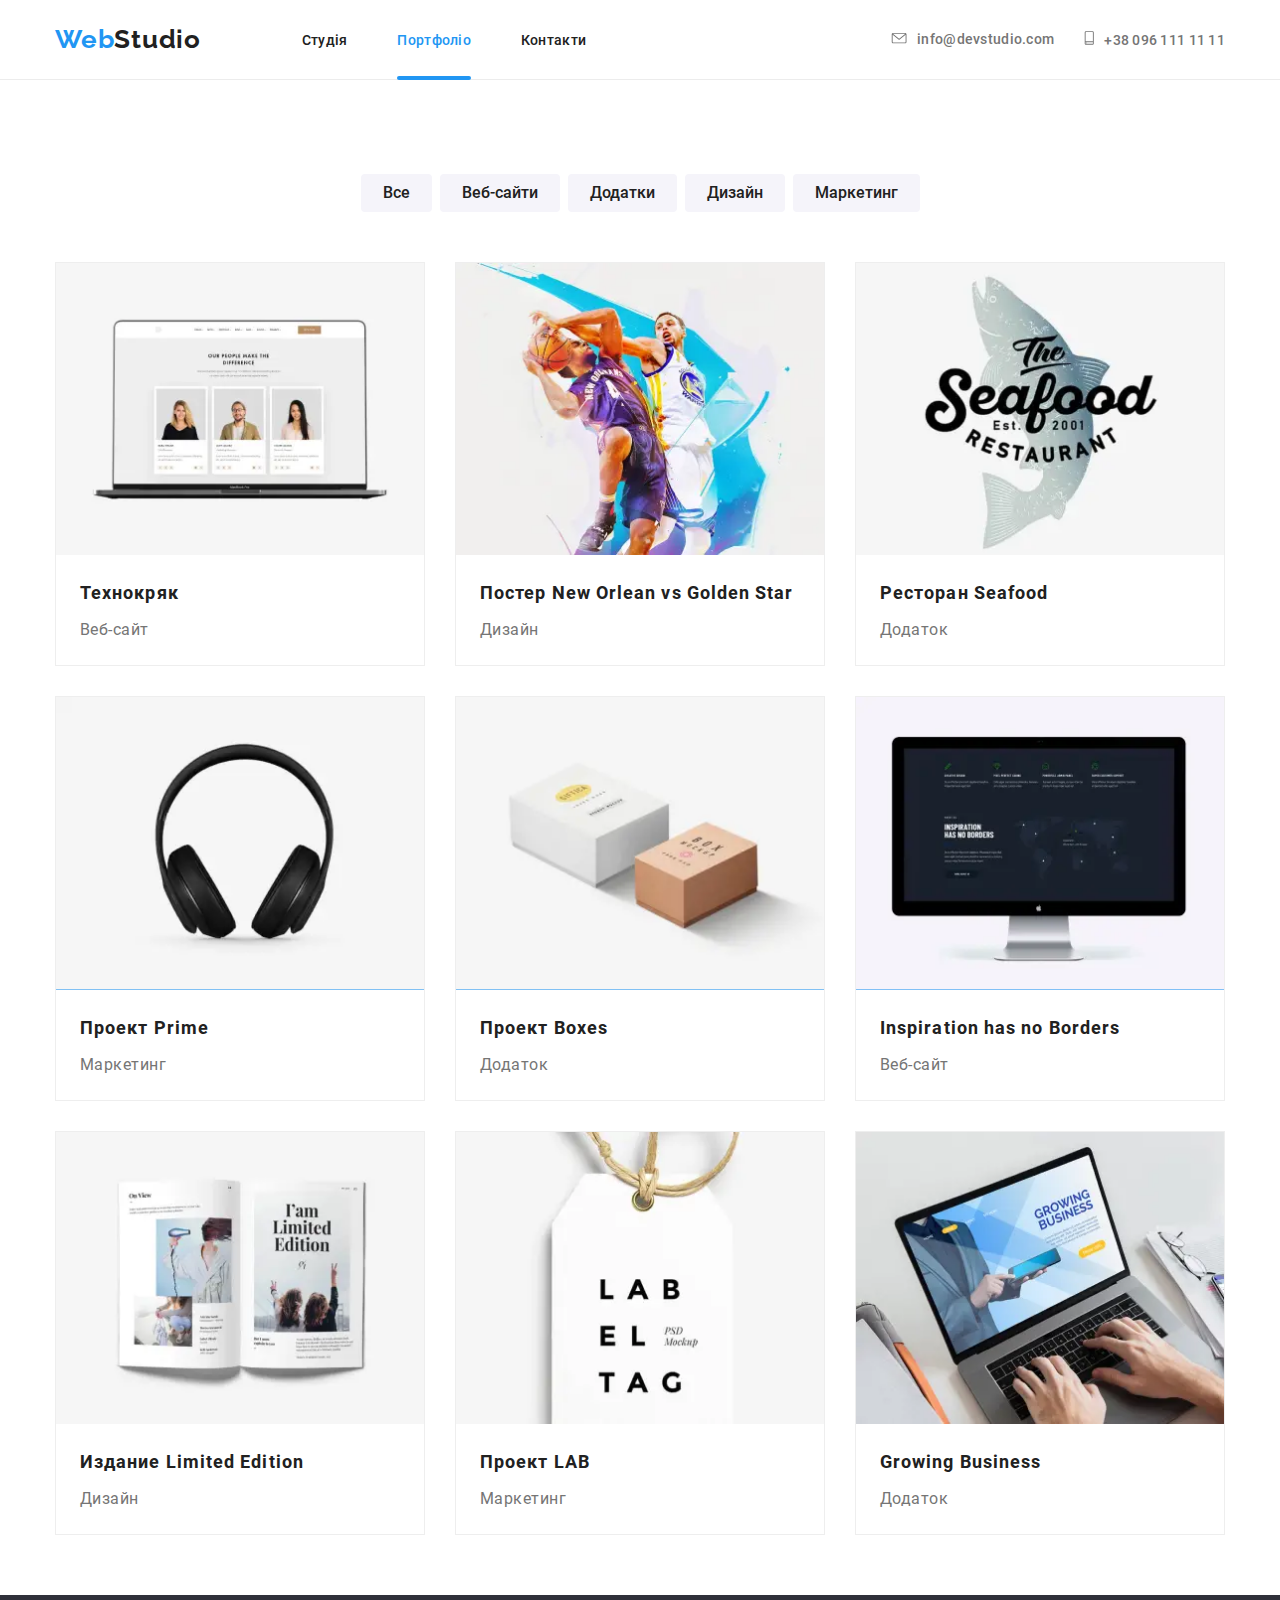
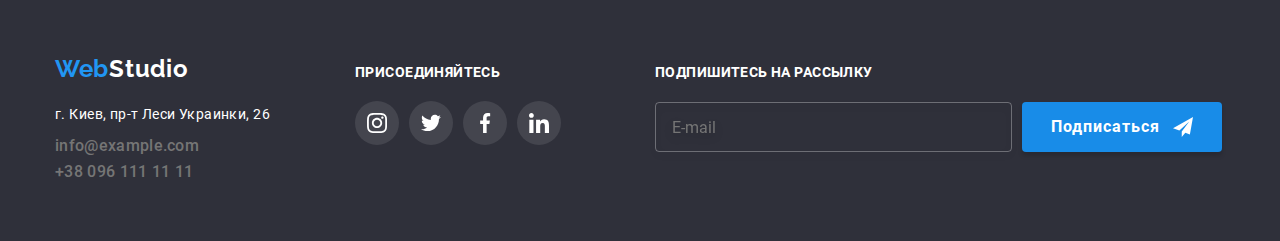
==== commit adc0c096: "Ver. 2.0" ====
--- a/portfolio.html
+++ b/portfolio.html
@@ -284,13 +284,13 @@
                     </li>
                 </ul>
             </div>
-            <div class="shareit">
+            <div class="share-it">
                 <form class="share-form" action="">
                     <label class="label-form" for="email"><b>Подпишитесь на рассылку</b></label>
                     <div class="box-input">
                         <input class="input-form" type="email" name="email" placeholder="E-mail" id="">
                         <button class="button footer" type="button">
-                            <p>Подписаться</p> 
+                            Подписаться
                             <svg class="social-icons"><use href="./img/symbol-defs.svg#telegram"></use></svg>
                         </button>   
                     </div>
--- a/css/portfolio.min.css
+++ b/css/portfolio.min.css
@@ -1,2 +1,2 @@
-@font-face{font-family:"Roboto";font-style:normal;font-weight:400;src:local("Roboto"),local("Roboto-Regular"),url("../fonts/roboto-v20-latin_cyrillic-regular.woff2") format("woff2"),url("../fonts/roboto-v20-latin_cyrillic-regular.woff") format("woff")}@font-face{font-family:"Roboto";font-style:normal;font-weight:500;src:local("Roboto Medium"),local("Roboto-Medium"),url("../fonts/roboto-v20-latin_cyrillic-500.woff2") format("woff2"),url("../fonts/roboto-v20-latin_cyrillic-500.woff") format("woff")}@font-face{font-family:"Roboto";font-style:normal;font-weight:700;src:local("Roboto Bold"),local("Roboto-Bold"),url("../fonts/roboto-v20-latin_cyrillic-700.woff2") format("woff2"),url("../fonts/roboto-v20-latin_cyrillic-700.woff") format("woff")}@font-face{font-family:"Roboto";font-style:normal;font-weight:900;src:local("Roboto Black"),local("Roboto-Black"),url("../fonts/roboto-v20-latin_cyrillic-900.woff2") format("woff2"),url("../fonts/roboto-v20-latin_cyrillic-900.woff") format("woff")}@font-face{font-family:"Raleway";font-style:normal;font-weight:700;src:local(""),url("../fonts/raleway-v17-latin_cyrillic-700.woff2") format("woff2"),url("../fonts/raleway-v17-latin_cyrillic-700.woff") format("woff")}/*! normalize.css v8.0.1 | MIT License | github.com/necolas/normalize.css */html{line-height:1.15;-webkit-text-size-adjust:100%}body{margin:0}main{display:block}h1{font-size:2em;margin:0.67em 0}hr{-webkit-box-sizing:content-box;box-sizing:content-box;height:0;overflow:visible}pre{font-family:monospace, monospace;font-size:1em}a{background-color:transparent}abbr[title]{border-bottom:none;text-decoration:underline;-webkit-text-decoration:underline dotted;text-decoration:underline dotted}b,strong{font-weight:bolder}code,kbd,samp{font-family:monospace, monospace;font-size:1em}small{font-size:80%}sub,sup{font-size:75%;line-height:0;position:relative;vertical-align:baseline}sub{bottom:-0.25em}sup{top:-0.5em}img{border-style:none}button,input,optgroup,select,textarea{font-family:inherit;font-size:100%;line-height:1.15;margin:0}button,input{overflow:visible}button,select{text-transform:none}button,[type="button"],[type="reset"],[type="submit"]{-webkit-appearance:button}button::-moz-focus-inner,[type="button"]::-moz-focus-inner,[type="reset"]::-moz-focus-inner,[type="submit"]::-moz-focus-inner{border-style:none;padding:0}button:-moz-focusring,[type="button"]:-moz-focusring,[type="reset"]:-moz-focusring,[type="submit"]:-moz-focusring{outline:1px dotted ButtonText}fieldset{padding:0.35em 0.75em 0.625em}legend{-webkit-box-sizing:border-box;box-sizing:border-box;color:inherit;display:table;max-width:100%;padding:0;white-space:normal}progress{vertical-align:baseline}textarea{overflow:auto}[type="checkbox"],[type="radio"]{-webkit-box-sizing:border-box;box-sizing:border-box;padding:0}[type="number"]::-webkit-inner-spin-button,[type="number"]::-webkit-outer-spin-button{height:auto}[type="search"]{-webkit-appearance:textfield;outline-offset:-2px}[type="search"]::-webkit-search-decoration{-webkit-appearance:none}::-webkit-file-upload-button{-webkit-appearance:button;font:inherit}details{display:block}summary{display:list-item}template{display:none}[hidden]{display:none}html{-webkit-box-sizing:border-box;box-sizing:border-box}*,*:before,*:after{-webkit-box-sizing:inherit;box-sizing:inherit;margin:0px;padding:0px}body{color:#212121;font-family:'Roboto', sans-serif}a{display:block;text-decoration:none;color:inherit;font-style:normal}b{text-transform:uppercase;font-style:normal;font-weight:700;font-size:14px;line-height:1.142;letter-spacing:0.03em}li{list-style-type:none}img{display:block;width:100%;height:auto}.container{margin-left:auto;margin-right:auto;padding:0 15px}@media screen and (min-width: 480px){.container{width:480px}}@media screen and (min-width: 768px){.container{width:768px}}@media screen and (min-width: 1200px){.container{width:1200px}}h2{margin-bottom:30px;font-style:normal;font-weight:700;font-size:28px;line-height:1.178;text-align:center;letter-spacing:0.03em}h3{margin-bottom:10px;font-style:normal;font-weight:700;font-size:14px;line-height:1.142;text-align:center;letter-spacing:0.03em;text-transform:uppercase}p{font-style:normal;font-weight:400;font-size:14px;line-height:1.714;letter-spacing:0.03em;color:#757575}header{position:relative}.header{display:-webkit-box;display:-ms-flexbox;display:flex;-webkit-box-align:center;-ms-flex-align:center;align-items:center;-webkit-box-pack:justify;-ms-flex-pack:justify;justify-content:space-between}@media screen and (max-width: 767px){.icons-mob{fill:currentColor}.menu-button{outline:none;border:none;background:none}.menu-button:active{color:#2196F3}.menu-button .icon-cross{display:none}.menu-button.is-open .icon-cross{display:block}.menu-button.is-open .icon-menu{display:none}.menu-container{text-align:center;background-color:#ffffff;opacity:0;pointer-events:none;border-top:1px solid #ECECEC;-webkit-transition:cubic-bezier(0.4, 0, 0.2, 1);transition:cubic-bezier(0.4, 0, 0.2, 1);-webkit-transition-duration:250ms;transition-duration:250ms;position:absolute;top:100%;left:0;width:100%}.menu-container.is-open{z-index:5;opacity:1;display:block;-webkit-transition:cubic-bezier(0.4, 0, 0.2, 1);transition:cubic-bezier(0.4, 0, 0.2, 1);-webkit-transition-duration:250ms;transition-duration:250ms;visibility:visible;pointer-events:initial}}@media screen and (min-width: 768px){.menu-button{display:none}}.logo{padding:16px 0px;font-family:'Raleway', sans-serif;color:#212121;font-size:24px;font-weight:700;letter-spacing:0.03em;text-decoration:none}@media screen and (min-width: 768px){.logo{padding:26px 0px;font-size:24px;line-height:1.16}}@media screen and (min-width: 1200px){.logo{padding:24px 0px;font-size:26px;line-height:1.192}}.logo .logo-item{color:#2196F3}.address-footer .logo{padding-bottom:20px;color:#fff;font-weight:700;text-transform:none}.menu-container{font-style:normal;font-weight:500;font-size:18px;line-height:1.166;letter-spacing:0.02em}.site-nav li{position:relative;-webkit-transition:cubic-bezier(0.4, 0, 0.2, 1);transition:cubic-bezier(0.4, 0, 0.2, 1);-webkit-transition-duration:250ms;transition-duration:250ms}@media screen and (max-width: 767px){.menu-container{padding:60px 0px}.site-nav{margin-bottom:60px}.site-nav li:not(:last-child){margin-bottom:40px}}@media screen and (min-width: 768px){.menu-container{display:-webkit-box;display:-ms-flexbox;display:flex;-webkit-box-align:center;-ms-flex-align:center;align-items:center;font-style:normal;font-weight:500;font-size:14px;line-height:1.142;letter-spacing:0.02em}.site-nav{display:-webkit-box;display:-ms-flexbox;display:flex;margin-right:84px}.site-nav li:not(:last-child){margin-right:50px}}@media screen and (min-width: 768px) and (min-width: 1200px){.site-nav{margin-right:0px}}.link{position:relative;display:inline;-webkit-transition:cubic-bezier(0.4, 0, 0.2, 1);transition:cubic-bezier(0.4, 0, 0.2, 1);-webkit-transition-duration:250ms;transition-duration:250ms}.link:hover,.link:focus{color:#2196F3}.link.current{color:#2196F3}.link:active{color:#757575}.link.current::after{position:absolute;content:'';display:block;bottom:-8px;left:0;width:100%;height:4px;background-color:#2196F3;border-radius:2px}@media screen and (min-width: 768px){.link{padding:32px 0}.link.current::after{bottom:0}}@media screen and (min-width: 1200px){.link.current::after{bottom:0}}@media screen and (max-width: 1199px){.contacts-list{-webkit-box-align:center;-ms-flex-align:center;align-items:center}.contacts-list li:not(:last-child){margin-bottom:10px}}@media screen and (min-width: 1200px){.contacts-list{display:-webkit-box;display:-ms-flexbox;display:flex;-webkit-box-align:center;-ms-flex-align:center;align-items:center;margin-left:305px}.contacts-list li:last-child{margin-left:30px}}.contacts-item:hover,.contacts-item:focus{color:#2196F3}.contacts-item:active{color:#757575}.envelope{width:16px;height:12px}.smartphone{width:10px;height:15px}.icon{margin-right:10px;fill:currentColor}.contacts-item{font-weight:500;line-height:1.14;letter-spacing:0.02em;color:#757575;-webkit-transition:cubic-bezier(0.4, 0, 0.2, 1);transition:cubic-bezier(0.4, 0, 0.2, 1);-webkit-transition-duration:250ms;transition-duration:250ms;margin-bottom:16px;margin-left:24px}@media screen and (min-width: 768px){.contacts-item{margin-bottom:0px;margin-left:0px}}.pf{border:1px solid #ECECEC;border-left:none;border-right:none;border-top:none}.hover.m-t{display:-webkit-box;display:-ms-flexbox;display:flex;position:relative;overflow:hidden;-webkit-transition:-webkit-transform 250ms cubic-bezier(0.4, 0, 0.2, 1);transition:-webkit-transform 250ms cubic-bezier(0.4, 0, 0.2, 1);transition:transform 250ms cubic-bezier(0.4, 0, 0.2, 1);transition:transform 250ms cubic-bezier(0.4, 0, 0.2, 1), -webkit-transform 250ms cubic-bezier(0.4, 0, 0.2, 1)}.meaning-title{position:absolute;width:100%;height:100%;background:rgba(33,150,243,0.9);-webkit-transform:translateY(100%);transform:translateY(100%);-webkit-transition:-webkit-transform 250ms cubic-bezier(0.4, 0, 0.2, 1);transition:-webkit-transform 250ms cubic-bezier(0.4, 0, 0.2, 1);transition:transform 250ms cubic-bezier(0.4, 0, 0.2, 1);transition:transform 250ms cubic-bezier(0.4, 0, 0.2, 1), -webkit-transform 250ms cubic-bezier(0.4, 0, 0.2, 1);padding:63px 24px;margin:0;font-family:Roboto;font-style:normal;font-weight:normal;font-size:18px;line-height:1.56;letter-spacing:0.03em;color:#FFFFFF}.title{font-weight:bold;font-size:18px;line-height:2.0;letter-spacing:0.06em;padding:20px 24px 4px 24px;color:#212121}.type{font-weight:normal;font-size:16px;line-height:1.875;letter-spacing:0.03em;color:#757575;padding:0px 24px 20px 24px}.portfolio-section .products-list .products{max-width:450px;height:auto;margin-bottom:30px;margin-left:auto;margin-right:auto}.portfolio-section .products-list .products:last-child{margin-bottom:0px}@media screen and (min-width: 768px){.portfolio-section .products-list{display:-webkit-box;display:-ms-flexbox;display:flex;-ms-flex-wrap:wrap;flex-wrap:wrap;-webkit-box-pack:justify;-ms-flex-pack:justify;justify-content:space-between}.portfolio-section .products-list .products{width:calc(50% - 30px);margin-right:0px;margin-left:0px}}@media screen and (min-width: 1200px){.portfolio-section .products-list{display:-webkit-box;display:-ms-flexbox;display:flex;-ms-flex-wrap:wrap;flex-wrap:wrap;-webkit-box-pack:justify;-ms-flex-pack:justify;justify-content:space-between}.portfolio-section .products-list .products{width:calc((100% - 60px) / 3)}.portfolio-section .products-list .products:nth-last-child(-n+3){margin-bottom:0px}}.portfolio-section .products-link{border:1px solid #EEEEEE;background:#FFFFFF;-webkit-transition:cubic-bezier(0.4, 0, 0.2, 1);transition:cubic-bezier(0.4, 0, 0.2, 1);-webkit-transition-duration:250ms;transition-duration:250ms}.portfolio-section .products-link:hover,.portfolio-section .products-link:focus{border:1px solid #EEEEEE;-webkit-box-shadow:1px 4px 6px rgba(0,0,0,0.16),0px 4px 4px rgba(0,0,0,0.06),0px 1px 1px rgba(0,0,0,0.12);box-shadow:1px 4px 6px rgba(0,0,0,0.16),0px 4px 4px rgba(0,0,0,0.06),0px 1px 1px rgba(0,0,0,0.12)}.m-t:hover .meaning-title{-webkit-transform:translateY(0);transform:translateY(0)}section{padding-top:60px;padding-bottom:60px}section.hero{padding:0px}.benefits-list{text-align:center}@media screen and (min-width: 768px){.benefits-list{display:-webkit-box;display:-ms-flexbox;display:flex;-ms-flex-wrap:wrap;flex-wrap:wrap;-webkit-box-pack:center;-ms-flex-pack:center;justify-content:center}}@media screen and (min-width: 1200px){.benefits-list{display:-webkit-box;display:-ms-flexbox;display:flex;-ms-flex-wrap:nowrap;flex-wrap:nowrap}}.benefits-item{margin-bottom:30px}.benefits-item:last-child{margin-bottom:0px}.benefits-item p{text-align:left}@media screen and (max-width: 479px){.benefits-item{max-width:100%}}@media screen and (min-width: 480px), (max-width: 767px){.benefits-item{width:450px;margin-right:auto;margin-left:auto}}@media screen and (min-width: 768px){.benefits-item{max-width:354px;margin-right:30px;margin-left:0px}.benefits-item .benefits{text-align:left}.benefits-item:nth-child(2n){margin-right:0px}}@media screen and (min-width: 1200px){.benefits-item{width:calc((100%-90px) / 4)}.benefits-item:not(:last-child){margin-right:30px}}.benefits-logo{padding:25px 0px;margin-bottom:30px;background:#F5F4FA;border-radius:4px}.benefits-icons{width:70px;height:70px}@media screen and (max-width: 1199px){.section-products{display:none}}@media screen and (min-width: 1200px){.products-list{display:-webkit-box;display:-ms-flexbox;display:flex}.products-list .products{width:calc((100%-90px) / 3);margin-right:30px}.products-list .products:last-child{margin-right:0px}.products-list .products-position{position:relative}.products-list .name{color:#fff;text-align:center;padding-top:27px;padding-bottom:27px;text-transform:uppercase;background:rgba(47,48,58,0.8);position:absolute;bottom:0;left:0;right:0;margin-bottom:0px}}.section-team{padding:60px 0px;background:#F5F4FA}@media screen and (min-width: 768px){.team-list{display:-webkit-box;display:-ms-flexbox;display:flex;-ms-flex-wrap:wrap;flex-wrap:wrap;-webkit-box-pack:center;-ms-flex-pack:center;justify-content:center}}@media screen and (min-width: 1200px){.team-list{display:-webkit-box;display:-ms-flexbox;display:flex}}.teammates{margin-bottom:30px;background:#fff;-webkit-box-shadow:0px 1px 3px rgba(0,0,0,0.12),0px 1px 1px rgba(0,0,0,0.14),0px 2px 1px rgba(0,0,0,0.2);box-shadow:0px 1px 3px rgba(0,0,0,0.12),0px 1px 1px rgba(0,0,0,0.14),0px 2px 1px rgba(0,0,0,0.2);border-radius:0px 0px 4px 4px}.teammates p{margin-top:30px;margin-bottom:10px;font-style:normal;font-weight:500;font-size:16px;line-height:1.187;text-align:center;letter-spacing:0.03em;color:#212121}.teammates p.text{margin:0px;color:#757575;font-weight:normal}@media screen and (max-width: 479px){.teammates{max-width:100%}.teammates:last-child{margin-bottom:0px}}@media screen and (min-width: 480px), (max-width: 767px){.teammates{width:450px;margin-right:auto;margin-left:auto}}@media screen and (min-width: 768px){.teammates{max-width:354px;margin-right:30px;margin-left:0px}.teammates:nth-child(2n){margin-right:0px}}@media screen and (min-width: 1200px){.teammates{width:calc((100% - 90px) / 4)}.teammates:not(:last-child){margin-right:30px}}.clients-list{list-style-type:none}@media screen and (max-width: 1199px){.clients-list{display:-webkit-box;display:-ms-flexbox;display:flex;-ms-flex-wrap:wrap;flex-wrap:wrap;-webkit-box-pack:justify;-ms-flex-pack:justify;justify-content:space-between}}@media screen and (max-width: 767px){.clients-list .client{width:calc((100% - 30px) / 2);height:90px;margin-bottom:30px}.clients-list .client:nth-last-child(-n+2){margin-bottom:0px}}@media screen and (min-width: 768px){.clients-list .client{width:calc((100% - 60px) / 3);height:90px;margin-bottom:30px}.clients-list .client:nth-last-child(-n+3){margin-bottom:0px}}@media screen and (min-width: 1200px){.clients-list{display:-webkit-box;display:-ms-flexbox;display:flex;-webkit-box-pack:justify;-ms-flex-pack:justify;justify-content:space-between}.clients-list .client{width:calc((100% - 150px) / 6);height:90px;margin-bottom:0px}.clients-list .client:last-child{margin-right:0px}}.client-link{display:-webkit-box;display:-ms-flexbox;display:flex;-webkit-box-pack:center;-ms-flex-pack:center;justify-content:center;-webkit-box-align:center;-ms-flex-align:center;align-items:center;width:100%;height:90px;overflow:hidden;fill:#AFB1B8;border:1px solid #AFB1B8;border-radius:4px;outline:none;-webkit-transition:250ms cubic-bezier(0.4, 0, 0.2, 1);transition:250ms cubic-bezier(0.4, 0, 0.2, 1);border-color:250ms cubic-bezier(0.4, 0, 0.2, 1)}.client-link:hover,.client-link:focus{fill:#2196F3;border-color:#2196F3}.client-link:active{fill:#757575;border-color:#757575}.button{width:200px;height:50px;background:#188CE8;-webkit-box-shadow:0px 4px 4px rgba(0,0,0,0.15);box-shadow:0px 4px 4px rgba(0,0,0,0.15);border-radius:4px;border:inherit;outline:none;font-weight:700;font-size:16px;line-height:1.875;text-align:center;letter-spacing:0.06em;color:#fff}.button:hover,.button:focus{color:#212121;background-color:#2196F3;-webkit-box-shadow:0px 3px 1px rgba(0,0,0,0.1),0px 1px 2px rgba(0,0,0,0.08),0px 2px 2px rgba(0,0,0,0.12);box-shadow:0px 3px 1px rgba(0,0,0,0.1),0px 1px 2px rgba(0,0,0,0.08),0px 2px 2px rgba(0,0,0,0.12)}.button:active{color:#212121;background-color:#AFB1B8}.button.footer{display:-webkit-box;display:-ms-flexbox;display:flex;-webkit-box-align:center;-ms-flex-align:center;align-items:center;-webkit-box-pack:justify;-ms-flex-pack:justify;justify-content:space-between;text-align:center;padding:10px 29px;-webkit-transition:cubic-bezier(0.4, 0, 0.2, 1);transition:cubic-bezier(0.4, 0, 0.2, 1);-webkit-transition-duration:250ms;transition-duration:250ms}.button.footer.social-icons{fill:currentColor}.button-list{display:-webkit-box;display:-ms-flexbox;display:flex;-ms-flex-wrap:wrap;flex-wrap:wrap;margin-bottom:40px;-ms-flex-line-pack:distribute;align-content:space-around;color:#212121}@media screen and (min-width: 768px){.button-list{-webkit-box-pack:center;-ms-flex-pack:center;justify-content:center}}.button-list .btn{padding:6px 22px;font-size:16px;font-weight:500;line-height:1.62;color:#212121;background-color:#F5F4FA;border:4px;border-radius:4px;cursor:pointer;-webkit-transition:cubic-bezier(0.4, 0, 0.2, 1);transition:cubic-bezier(0.4, 0, 0.2, 1);-webkit-transition-duration:250ms;transition-duration:250ms;outline:none}.button-list .item:not(:last-child){margin-right:8px;margin-bottom:15px}@media screen and (min-width: 768px){.button-list{margin-bottom:30px}.button-list .item:not(:last-child){margin-right:8px;margin-bottom:0px}}@media screen and (min-width: 1200px){.button-list{margin-bottom:50px;-webkit-box-pack:center;-ms-flex-pack:center;justify-content:center}}.btn:hover,.btn:focus{color:#fff;background-color:#2196F3;-webkit-box-shadow:0px 3px 1px rgba(0,0,0,0.1),0px 1px 2px rgba(0,0,0,0.08),0px 2px 2px rgba(0,0,0,0.12);box-shadow:0px 3px 1px rgba(0,0,0,0.1),0px 1px 2px rgba(0,0,0,0.08),0px 2px 2px rgba(0,0,0,0.12)}.btn:active{color:#757575}.social-list{display:-webkit-box;display:-ms-flexbox;display:flex;padding-top:16px;padding-bottom:24px;-webkit-box-pack:center;-ms-flex-pack:center;justify-content:center}.icons:not(:last-child){margin-right:10px}.icons-link{display:-webkit-box;display:-ms-flexbox;display:flex;-webkit-box-pack:center;-ms-flex-pack:center;justify-content:center;-webkit-box-align:center;-ms-flex-align:center;align-items:center;color:#AFB1B8;text-decoration:none;font-style:normal;width:44px;height:44px;background-color:rgba(255,255,255,0.1);border-radius:50%;-webkit-transition:cubic-bezier(0.4, 0, 0.2, 1);transition:cubic-bezier(0.4, 0, 0.2, 1);-webkit-transition-duration:250ms;transition-duration:250ms}.icons-link:hover,.icons-link:focus{color:#fff;background-color:rgba(33,150,243,0.9)}.icons-link:active{color:#fff}.teammates .social-icons{width:20px;height:20px;fill:currentColor}footer{background-color:#2F303A;color:#fff}div.footer{padding-bottom:60px;padding-top:60px;text-align:center}.address-list{margin-bottom:60px}.address-list p{font-style:400;margin-bottom:10px;color:currentColor}.social-container{margin-bottom:60px}.social-container .icons-link{color:currentColor}@media screen and (min-width: 768px) and (max-width: 1199px){div.footer{display:-webkit-box;display:-ms-flexbox;display:flex;-webkit-box-pack:justify;-ms-flex-pack:justify;justify-content:space-between;-webkit-box-align:baseline;-ms-flex-align:baseline;align-items:baseline;-ms-flex-wrap:wrap;flex-wrap:wrap}div.footer .address-footer{width:calc(50% - 15px)}div.footer .social-container{width:calc(50% - 15px)}}div.footer .shareit{-webkit-box-flex:1;-ms-flex-positive:1;flex-grow:1}@media screen and (min-width: 1200px){div.footer{display:-webkit-box;display:-ms-flexbox;display:flex;-webkit-box-pack:center;-ms-flex-pack:center;justify-content:center;-webkit-box-align:baseline;-ms-flex-align:baseline;align-items:baseline;-ms-flex-wrap:wrap;flex-wrap:wrap;text-align:left;padding-bottom:0px}div.footer .address-footer{width:calc(25% - 30px);margin-right:30px}div.footer .address-footer .contacts-item:not(:last-child){margin-bottom:8px}div.footer .address-list>p{margin-bottom:10px}div.footer .social-container{width:calc(25% - 30px);color:currentColor}div.footer .social-container .social-list{padding-left:0px;padding-right:0px;padding-top:20px;-webkit-box-pack:inherit;-ms-flex-pack:inherit;justify-content:inherit}div.footer .social-container .icons:not(:last-child){margin-right:10px}div.footer .footer .social-icons{width:20px;height:20px;fill:currentColor}div.footer .share-form{display:-webkit-box;display:-ms-flexbox;display:flex;-webkit-box-orient:vertical;-webkit-box-direction:normal;-ms-flex-direction:column;flex-direction:column;min-width:580px;min-height:86px}div.footer .label-form{margin-bottom:20px;font-weight:normal;font-size:16px;line-height:1.25;color:currentColor}div.footer .box-input{display:-webkit-box;display:-ms-flexbox;display:flex;color:currentColor}}.footer .social-icons{width:20px;height:20px;fill:#fff}.input-form{width:450px;height:50px;border:1px solid rgba(255,255,255,0.3);-webkit-box-sizing:border-box;box-sizing:border-box;-webkit-filter:drop-shadow(0px 4px 4px rgba(0,0,0,0.15));filter:drop-shadow(0px 4px 4px rgba(0,0,0,0.15));border-radius:4px;background:transparent;padding-left:16px;color:currentColor;outline:none;margin-top:20px}@media screen and (max-width: 479px){.input-form{width:100%}}@media screen and (min-width: 1200px){.input-form{width:357px;margin-top:0px}}
+@font-face{font-family:"Roboto";font-style:normal;font-weight:400;src:local("Roboto"),local("Roboto-Regular"),url("../fonts/roboto-v20-latin_cyrillic-regular.woff2") format("woff2"),url("../fonts/roboto-v20-latin_cyrillic-regular.woff") format("woff")}@font-face{font-family:"Roboto";font-style:normal;font-weight:500;src:local("Roboto Medium"),local("Roboto-Medium"),url("../fonts/roboto-v20-latin_cyrillic-500.woff2") format("woff2"),url("../fonts/roboto-v20-latin_cyrillic-500.woff") format("woff")}@font-face{font-family:"Roboto";font-style:normal;font-weight:700;src:local("Roboto Bold"),local("Roboto-Bold"),url("../fonts/roboto-v20-latin_cyrillic-700.woff2") format("woff2"),url("../fonts/roboto-v20-latin_cyrillic-700.woff") format("woff")}@font-face{font-family:"Roboto";font-style:normal;font-weight:900;src:local("Roboto Black"),local("Roboto-Black"),url("../fonts/roboto-v20-latin_cyrillic-900.woff2") format("woff2"),url("../fonts/roboto-v20-latin_cyrillic-900.woff") format("woff")}@font-face{font-family:"Raleway";font-style:normal;font-weight:700;src:local(""),url("../fonts/raleway-v17-latin_cyrillic-700.woff2") format("woff2"),url("../fonts/raleway-v17-latin_cyrillic-700.woff") format("woff")}/*! normalize.css v8.0.1 | MIT License | github.com/necolas/normalize.css */html{line-height:1.15;-webkit-text-size-adjust:100%}body{margin:0}main{display:block}h1{font-size:2em;margin:0.67em 0}hr{-webkit-box-sizing:content-box;box-sizing:content-box;height:0;overflow:visible}pre{font-family:monospace, monospace;font-size:1em}a{background-color:transparent}abbr[title]{border-bottom:none;text-decoration:underline;-webkit-text-decoration:underline dotted;text-decoration:underline dotted}b,strong{font-weight:bolder}code,kbd,samp{font-family:monospace, monospace;font-size:1em}small{font-size:80%}sub,sup{font-size:75%;line-height:0;position:relative;vertical-align:baseline}sub{bottom:-0.25em}sup{top:-0.5em}img{border-style:none}button,input,optgroup,select,textarea{font-family:inherit;font-size:100%;line-height:1.15;margin:0}button,input{overflow:visible}button,select{text-transform:none}button,[type="button"],[type="reset"],[type="submit"]{-webkit-appearance:button}button::-moz-focus-inner,[type="button"]::-moz-focus-inner,[type="reset"]::-moz-focus-inner,[type="submit"]::-moz-focus-inner{border-style:none;padding:0}button:-moz-focusring,[type="button"]:-moz-focusring,[type="reset"]:-moz-focusring,[type="submit"]:-moz-focusring{outline:1px dotted ButtonText}fieldset{padding:0.35em 0.75em 0.625em}legend{-webkit-box-sizing:border-box;box-sizing:border-box;color:inherit;display:table;max-width:100%;padding:0;white-space:normal}progress{vertical-align:baseline}textarea{overflow:auto}[type="checkbox"],[type="radio"]{-webkit-box-sizing:border-box;box-sizing:border-box;padding:0}[type="number"]::-webkit-inner-spin-button,[type="number"]::-webkit-outer-spin-button{height:auto}[type="search"]{-webkit-appearance:textfield;outline-offset:-2px}[type="search"]::-webkit-search-decoration{-webkit-appearance:none}::-webkit-file-upload-button{-webkit-appearance:button;font:inherit}details{display:block}summary{display:list-item}template{display:none}[hidden]{display:none}html{-webkit-box-sizing:border-box;box-sizing:border-box}*,*:before,*:after{-webkit-box-sizing:inherit;box-sizing:inherit;margin:0px;padding:0px}body{color:#212121;font-family:'Roboto', sans-serif}a{display:block;text-decoration:none;color:inherit;font-style:normal}b{text-transform:uppercase;font-style:normal;font-weight:700;font-size:14px;line-height:1.142;letter-spacing:0.03em}li{list-style-type:none}img{display:block;width:100%;height:auto}.container{margin-left:auto;margin-right:auto;padding:0 15px}@media screen and (min-width: 480px){.container{width:480px}}@media screen and (min-width: 768px){.container{width:768px}}@media screen and (min-width: 1200px){.container{width:1200px}}h2{margin-bottom:30px;font-style:normal;font-weight:700;font-size:28px;line-height:1.178;text-align:center;letter-spacing:0.03em}h3{margin-bottom:10px;font-style:normal;font-weight:700;font-size:14px;line-height:1.142;text-align:center;letter-spacing:0.03em;text-transform:uppercase}p{font-style:normal;font-weight:400;font-size:14px;line-height:1.714;letter-spacing:0.03em;color:#757575}header{position:relative}.header{display:-webkit-box;display:-ms-flexbox;display:flex;-webkit-box-align:center;-ms-flex-align:center;align-items:center;-webkit-box-pack:justify;-ms-flex-pack:justify;justify-content:space-between}@media screen and (max-width: 767px){.icons-mob{fill:currentColor}.menu-button{outline:none;border:none;background:none}.menu-button:active{color:#2196F3}.menu-button .icon-cross{display:none}.menu-button.is-open .icon-cross{display:block}.menu-button.is-open .icon-menu{display:none}.menu-container{text-align:center;background-color:#ffffff;opacity:0;pointer-events:none;border-top:1px solid #ECECEC;-webkit-transition:cubic-bezier(0.4, 0, 0.2, 1);transition:cubic-bezier(0.4, 0, 0.2, 1);-webkit-transition-duration:250ms;transition-duration:250ms;position:absolute;top:100%;left:0;width:100%}.menu-container.is-open{z-index:5;opacity:1;display:block;-webkit-transition:cubic-bezier(0.4, 0, 0.2, 1);transition:cubic-bezier(0.4, 0, 0.2, 1);-webkit-transition-duration:250ms;transition-duration:250ms;visibility:visible;pointer-events:initial}}@media screen and (min-width: 768px){.menu-button{display:none}}.logo{font-family:'Raleway', sans-serif;color:#212121;font-size:24px;font-weight:700;letter-spacing:0.03em;text-decoration:none}@media screen and (max-width: 767px){.header .logo{padding:16px 0px}}@media screen and (min-width: 768px){.header .logo{padding:26px 0px;font-size:24px;line-height:1.16}}@media screen and (min-width: 1200px){.header .logo{padding:24px 0px;font-size:26px;line-height:1.192}}.logo .logo-item{color:#2196F3}.address-footer .logo{padding-bottom:20px;color:#fff}.menu-container{font-style:normal;font-weight:500;font-size:18px;line-height:1.166;letter-spacing:0.02em}.site-nav li{position:relative;-webkit-transition:cubic-bezier(0.4, 0, 0.2, 1);transition:cubic-bezier(0.4, 0, 0.2, 1);-webkit-transition-duration:250ms;transition-duration:250ms}@media screen and (max-width: 767px){.menu-container{padding:60px 0px}.site-nav{margin-bottom:60px}.site-nav li:not(:last-child){margin-bottom:40px}}@media screen and (min-width: 768px){.menu-container{display:-webkit-box;display:-ms-flexbox;display:flex;-webkit-box-align:center;-ms-flex-align:center;align-items:center;font-style:normal;font-weight:500;font-size:14px;line-height:1.142;letter-spacing:0.02em}.site-nav{display:-webkit-box;display:-ms-flexbox;display:flex;margin-right:84px}.site-nav li:not(:last-child){margin-right:50px}}@media screen and (min-width: 768px) and (min-width: 1200px){.site-nav{margin-right:0px}}.link{position:relative;display:inline;-webkit-transition:cubic-bezier(0.4, 0, 0.2, 1);transition:cubic-bezier(0.4, 0, 0.2, 1);-webkit-transition-duration:250ms;transition-duration:250ms}.link:hover,.link:focus{color:#2196F3}.link.current{color:#2196F3}.link:active{color:#757575}.link.current::after{position:absolute;content:'';display:block;bottom:-8px;left:0;width:100%;height:4px;background-color:#2196F3;border-radius:2px}@media screen and (min-width: 768px){.link{padding:32px 0}.link.current::after{bottom:0}}@media screen and (min-width: 1200px){.link.current::after{bottom:0}}@media screen and (max-width: 1199px){.contacts-list{-webkit-box-align:center;-ms-flex-align:center;align-items:center}.contacts-list li:not(:last-child){margin-bottom:10px}}@media screen and (min-width: 1200px){.contacts-list{display:-webkit-box;display:-ms-flexbox;display:flex;-webkit-box-align:center;-ms-flex-align:center;align-items:center;margin-left:305px}.contacts-list li:last-child{margin-left:30px}}.contacts-item:hover,.contacts-item:focus{color:#2196F3}.contacts-item:active{color:#757575}.envelope{width:16px;height:12px}.smartphone{width:10px;height:15px}.icon{margin-right:10px;fill:currentColor}.contacts-item{font-weight:500;line-height:1.14;letter-spacing:0.02em;color:#757575;-webkit-transition:cubic-bezier(0.4, 0, 0.2, 1);transition:cubic-bezier(0.4, 0, 0.2, 1);-webkit-transition-duration:250ms;transition-duration:250ms;margin-bottom:16px;margin-left:24px}@media screen and (min-width: 768px){.contacts-item{margin-bottom:0px;margin-left:0px}}.pf{border:1px solid #ECECEC;border-left:none;border-right:none;border-top:none}.hover.m-t{display:-webkit-box;display:-ms-flexbox;display:flex;position:relative;overflow:hidden;-webkit-transition:-webkit-transform 250ms cubic-bezier(0.4, 0, 0.2, 1);transition:-webkit-transform 250ms cubic-bezier(0.4, 0, 0.2, 1);transition:transform 250ms cubic-bezier(0.4, 0, 0.2, 1);transition:transform 250ms cubic-bezier(0.4, 0, 0.2, 1), -webkit-transform 250ms cubic-bezier(0.4, 0, 0.2, 1)}.meaning-title{position:absolute;width:100%;height:100%;padding:73px 24px;margin:0;background:rgba(33,150,243,0.9);-webkit-transform:translateY(100%);transform:translateY(100%);-webkit-transition:-webkit-transform 250ms cubic-bezier(0.4, 0, 0.2, 1);transition:-webkit-transform 250ms cubic-bezier(0.4, 0, 0.2, 1);transition:transform 250ms cubic-bezier(0.4, 0, 0.2, 1);transition:transform 250ms cubic-bezier(0.4, 0, 0.2, 1), -webkit-transform 250ms cubic-bezier(0.4, 0, 0.2, 1);font-family:Roboto;font-style:normal;font-weight:normal;font-size:18px;line-height:1.56;letter-spacing:0.03em;color:#FFFFFF}@media screen and (min-width: 768px){.meaning-title{padding:49px 24px}}@media screen and (min-width: 1200px){.meaning-title{padding:63px 24px}}.title{font-weight:bold;font-size:18px;line-height:2.0;letter-spacing:0.06em;padding:20px 24px 4px 24px;color:#212121}.type{font-weight:normal;font-size:16px;line-height:1.875;letter-spacing:0.03em;color:#757575;padding:0px 24px 20px 24px}.portfolio-section .products-list .products{max-width:450px;height:auto;margin-bottom:30px;margin-left:auto;margin-right:auto}.portfolio-section .products-list .products:last-child{margin-bottom:0px}@media screen and (min-width: 768px){.portfolio-section .products-list{display:-webkit-box;display:-ms-flexbox;display:flex;-ms-flex-wrap:wrap;flex-wrap:wrap;-webkit-box-pack:justify;-ms-flex-pack:justify;justify-content:space-between}.portfolio-section .products-list .products{width:calc(50% - 30px);margin-right:0px;margin-left:0px}}@media screen and (min-width: 1200px){.portfolio-section .products-list{display:-webkit-box;display:-ms-flexbox;display:flex;-ms-flex-wrap:wrap;flex-wrap:wrap;-webkit-box-pack:justify;-ms-flex-pack:justify;justify-content:space-between}.portfolio-section .products-list .products{width:calc((100% - 60px) / 3)}.portfolio-section .products-list .products:nth-last-child(-n+3){margin-bottom:0px}}.portfolio-section .products-link{border:1px solid #EEEEEE;background:#FFFFFF;-webkit-transition:cubic-bezier(0.4, 0, 0.2, 1);transition:cubic-bezier(0.4, 0, 0.2, 1);-webkit-transition-duration:250ms;transition-duration:250ms}.portfolio-section .products-link:hover,.portfolio-section .products-link:focus{border:1px solid #EEEEEE;-webkit-box-shadow:1px 4px 6px rgba(0,0,0,0.16),0px 4px 4px rgba(0,0,0,0.06),0px 1px 1px rgba(0,0,0,0.12);box-shadow:1px 4px 6px rgba(0,0,0,0.16),0px 4px 4px rgba(0,0,0,0.06),0px 1px 1px rgba(0,0,0,0.12)}.m-t:hover .meaning-title{-webkit-transform:translateY(0);transform:translateY(0)}section{padding-top:60px;padding-bottom:60px}section.hero{padding:0px}.benefits-list{text-align:center}@media screen and (min-width: 768px){.benefits-list{display:-webkit-box;display:-ms-flexbox;display:flex;-ms-flex-wrap:wrap;flex-wrap:wrap;-webkit-box-pack:center;-ms-flex-pack:center;justify-content:center}}@media screen and (min-width: 1200px){.benefits-list{display:-webkit-box;display:-ms-flexbox;display:flex;-ms-flex-wrap:nowrap;flex-wrap:nowrap}}.benefits-item{margin-bottom:30px}.benefits-item:last-child{margin-bottom:0px}.benefits-item p{text-align:left}@media screen and (max-width: 479px){.benefits-item{max-width:100%}}@media screen and (min-width: 480px), (max-width: 767px){.benefits-item{width:450px;margin-right:auto;margin-left:auto}}@media screen and (min-width: 768px){.benefits-item{max-width:354px;margin-right:30px;margin-left:0px}.benefits-item .benefits{text-align:left}.benefits-item:nth-child(2n){margin-right:0px}}@media screen and (min-width: 1200px){.benefits-item{width:calc((100%-90px) / 4)}.benefits-item:not(:last-child){margin-right:30px}}.benefits-logo{padding:25px 0px;margin-bottom:30px;background:#F5F4FA;border-radius:4px}.benefits-icons{width:70px;height:70px}@media screen and (max-width: 1199px){.section-products{display:none}}@media screen and (min-width: 1200px){.products-list{display:-webkit-box;display:-ms-flexbox;display:flex}.products-list .products{width:calc((100%-90px) / 3);margin-right:30px}.products-list .products:last-child{margin-right:0px}.products-list .products-position{position:relative}.products-list .name{color:#fff;text-align:center;padding-top:27px;padding-bottom:27px;text-transform:uppercase;background:rgba(47,48,58,0.8);position:absolute;bottom:0;left:0;right:0;margin-bottom:0px}}.section-team{padding:60px 0px;background:#F5F4FA}@media screen and (min-width: 768px){.team-list{display:-webkit-box;display:-ms-flexbox;display:flex;-ms-flex-wrap:wrap;flex-wrap:wrap;-webkit-box-pack:center;-ms-flex-pack:center;justify-content:center}}@media screen and (min-width: 1200px){.team-list{display:-webkit-box;display:-ms-flexbox;display:flex}}.teammates{margin-bottom:30px;background:#fff;-webkit-box-shadow:0px 1px 3px rgba(0,0,0,0.12),0px 1px 1px rgba(0,0,0,0.14),0px 2px 1px rgba(0,0,0,0.2);box-shadow:0px 1px 3px rgba(0,0,0,0.12),0px 1px 1px rgba(0,0,0,0.14),0px 2px 1px rgba(0,0,0,0.2);border-radius:0px 0px 4px 4px}.teammates p{margin-top:30px;margin-bottom:10px;font-style:normal;font-weight:500;font-size:16px;line-height:1.187;text-align:center;letter-spacing:0.03em;color:#212121}.teammates p.text{margin:0px;color:#757575;font-weight:normal}@media screen and (max-width: 479px){.teammates{max-width:100%}.teammates:last-child{margin-bottom:0px}}@media screen and (min-width: 480px), (max-width: 767px){.teammates{width:450px;margin-right:auto;margin-left:auto}}@media screen and (min-width: 768px){.teammates{max-width:354px;margin-right:30px;margin-left:0px}.teammates:nth-child(2n){margin-right:0px}}@media screen and (min-width: 1200px){.teammates{width:calc((100% - 90px) / 4)}.teammates:not(:last-child){margin-right:30px}}.clients-list{list-style-type:none}@media screen and (max-width: 1199px){.clients-list{display:-webkit-box;display:-ms-flexbox;display:flex;-ms-flex-wrap:wrap;flex-wrap:wrap;-webkit-box-pack:justify;-ms-flex-pack:justify;justify-content:space-between}}@media screen and (max-width: 767px){.clients-list .client{width:calc((100% - 30px) / 2);height:90px;margin-bottom:30px}.clients-list .client:nth-last-child(-n+2){margin-bottom:0px}}@media screen and (min-width: 768px){.clients-list .client{width:calc((100% - 60px) / 3);height:90px;margin-bottom:30px}.clients-list .client:nth-last-child(-n+3){margin-bottom:0px}}@media screen and (min-width: 1200px){.clients-list{display:-webkit-box;display:-ms-flexbox;display:flex;-webkit-box-pack:justify;-ms-flex-pack:justify;justify-content:space-between}.clients-list .client{width:calc((100% - 150px) / 6);height:90px;margin-bottom:0px}.clients-list .client:last-child{margin-right:0px}}.client-link{display:-webkit-box;display:-ms-flexbox;display:flex;-webkit-box-pack:center;-ms-flex-pack:center;justify-content:center;-webkit-box-align:center;-ms-flex-align:center;align-items:center;width:100%;height:90px;overflow:hidden;fill:#AFB1B8;border:1px solid #AFB1B8;border-radius:4px;outline:none;-webkit-transition:250ms cubic-bezier(0.4, 0, 0.2, 1);transition:250ms cubic-bezier(0.4, 0, 0.2, 1);border-color:250ms cubic-bezier(0.4, 0, 0.2, 1)}.client-link:hover,.client-link:focus{fill:#2196F3;border-color:#2196F3}.client-link:active{fill:#757575;border-color:#757575}.button{width:200px;height:50px;background:#188CE8;-webkit-box-shadow:0px 4px 4px rgba(0,0,0,0.15);box-shadow:0px 4px 4px rgba(0,0,0,0.15);border-radius:4px;border:inherit;outline:none;font-weight:700;font-size:16px;line-height:1.875;text-align:center;letter-spacing:0.06em;color:#fff;-webkit-transition:cubic-bezier(0.4, 0, 0.2, 1);transition:cubic-bezier(0.4, 0, 0.2, 1);-webkit-transition-duration:250ms;transition-duration:250ms}.button:hover,.button:focus{color:#212121;background-color:#2196F3;-webkit-box-shadow:0px 3px 1px rgba(0,0,0,0.1),0px 1px 2px rgba(0,0,0,0.08),0px 2px 2px rgba(0,0,0,0.12);box-shadow:0px 3px 1px rgba(0,0,0,0.1),0px 1px 2px rgba(0,0,0,0.08),0px 2px 2px rgba(0,0,0,0.12)}.button:active{color:#212121;background-color:#AFB1B8}.button.footer{display:-webkit-box;display:-ms-flexbox;display:flex;-webkit-box-align:center;-ms-flex-align:center;align-items:center;-webkit-box-pack:justify;-ms-flex-pack:justify;justify-content:space-between;text-align:center;padding:10px 29px;margin-right:auto;margin-top:20px;margin-left:auto;-webkit-transition:cubic-bezier(0.4, 0, 0.2, 1);transition:cubic-bezier(0.4, 0, 0.2, 1);-webkit-transition-duration:250ms;transition-duration:250ms}.button.footer.social-icons{fill:currentColor}@media screen and (min-width: 1200px){.button.footer{margin-left:10px;margin-top:0}}.button-list{display:-webkit-box;display:-ms-flexbox;display:flex;-ms-flex-wrap:wrap;flex-wrap:wrap;margin-bottom:40px;-ms-flex-line-pack:distribute;align-content:space-around;color:#212121}.button-list .btn{padding:6px 22px;font-size:16px;font-weight:500;line-height:1.62;color:#212121;background-color:#F5F4FA;border:4px;border-radius:4px;cursor:pointer;-webkit-transition:cubic-bezier(0.4, 0, 0.2, 1);transition:cubic-bezier(0.4, 0, 0.2, 1);-webkit-transition-duration:250ms;transition-duration:250ms;outline:none}.button-list .item:not(:last-child){margin-right:8px;margin-bottom:15px}@media screen and (min-width: 768px){.button-list{margin-bottom:30px;-webkit-box-pack:center;-ms-flex-pack:center;justify-content:center}.button-list .item:not(:last-child){margin-right:8px;margin-bottom:0px}}@media screen and (min-width: 1200px){.button-list{margin-top:34px;margin-bottom:50px;-webkit-box-pack:center;-ms-flex-pack:center;justify-content:center}}.btn:hover,.btn:focus{color:#fff;background-color:#2196F3;-webkit-box-shadow:0px 3px 1px rgba(0,0,0,0.1),0px 1px 2px rgba(0,0,0,0.08),0px 2px 2px rgba(0,0,0,0.12);box-shadow:0px 3px 1px rgba(0,0,0,0.1),0px 1px 2px rgba(0,0,0,0.08),0px 2px 2px rgba(0,0,0,0.12)}.btn:active{color:#757575}.social-list{display:-webkit-box;display:-ms-flexbox;display:flex;padding-top:16px;padding-bottom:24px;-webkit-box-pack:center;-ms-flex-pack:center;justify-content:center}.icons:not(:last-child){margin-right:10px}.icons-link{display:-webkit-box;display:-ms-flexbox;display:flex;-webkit-box-pack:center;-ms-flex-pack:center;justify-content:center;-webkit-box-align:center;-ms-flex-align:center;align-items:center;color:#AFB1B8;text-decoration:none;font-style:normal;width:44px;height:44px;background-color:rgba(255,255,255,0.1);border-radius:50%;-webkit-transition:cubic-bezier(0.4, 0, 0.2, 1);transition:cubic-bezier(0.4, 0, 0.2, 1);-webkit-transition-duration:250ms;transition-duration:250ms}.icons-link:hover,.icons-link:focus{color:#fff;background-color:rgba(33,150,243,0.9)}.icons-link:active{color:#fff}.teammates .social-icons{width:20px;height:20px;fill:currentColor}footer{padding:60px 0px;background-color:#2F303A;color:#fff}.container.footer{text-align:center}.address-list{margin-bottom:60px}.address-list p{font-style:normal;margin-bottom:10px;color:currentColor}.social-container{margin-bottom:60px}.footer .icons-link{color:white}.footer .social-icons{width:20px;height:20px;fill:currentColor}@media screen and (min-width: 768px){.container.footer{display:-webkit-box;display:-ms-flexbox;display:flex;-webkit-box-pack:justify;-ms-flex-pack:justify;justify-content:space-between;-webkit-box-align:baseline;-ms-flex-align:baseline;align-items:baseline;-ms-flex-wrap:wrap;flex-wrap:wrap}.container.footer .address-footer{width:calc(50% - 15px)}.container.footer .address-footer .contacts-item:last-child{margin-top:8px}.container.footer .social-container{width:calc(50% - 15px)}.container.footer .share-it{-webkit-box-flex:1;-ms-flex-positive:1;flex-grow:1}}@media screen and (min-width: 1200px){.container.footer{display:-webkit-box;display:-ms-flexbox;display:flex;-webkit-box-align:baseline;-ms-flex-align:baseline;align-items:baseline;-ms-flex-wrap:wrap;flex-wrap:wrap;text-align:left}.container.footer .address-footer{width:calc(25% - 15px)}.container.footer .address-list{margin-bottom:0}.container.footer .address-list p{margin-bottom:10px}.container.footer .social-container{width:calc(25% - 15px);margin-bottom:0}.container.footer .social-container .social-list{padding-left:0px;padding-right:0px;padding-top:20px;-webkit-box-pack:inherit;-ms-flex-pack:inherit;justify-content:inherit}.container.footer .social-container .icons:not(:last-child){margin-right:10px}.container.footer .social-icons{width:20px;height:20px;fill:currentColor}.container.footer .share-it{width:calc(50% - 15px);display:-webkit-box;display:-ms-flexbox;display:flex;-webkit-box-flex:0;-ms-flex-positive:0;flex-grow:0}.container.footer .share-form{display:-webkit-box;display:-ms-flexbox;display:flex;-webkit-box-orient:vertical;-webkit-box-direction:normal;-ms-flex-direction:column;flex-direction:column;min-width:570px;min-height:86px}.container.footer .label-form{margin-bottom:20px;font-weight:normal;font-size:16px;line-height:1.25;color:currentColor}.container.footer .box-input{display:-webkit-box;display:-ms-flexbox;display:flex;color:currentColor}}.input-form{width:450px;height:50px;border:1px solid rgba(255,255,255,0.3);-webkit-box-sizing:border-box;box-sizing:border-box;-webkit-filter:drop-shadow(0px 4px 4px rgba(0,0,0,0.15));filter:drop-shadow(0px 4px 4px rgba(0,0,0,0.15));border-radius:4px;background:transparent;padding-left:16px;color:currentColor;outline:none;margin-top:20px}@media screen and (max-width: 479px){.input-form{width:100%}}@media screen and (min-width: 1200px){.input-form{width:357px;margin-top:0px}}
 /*# sourceMappingURL=portfolio.min.css.map */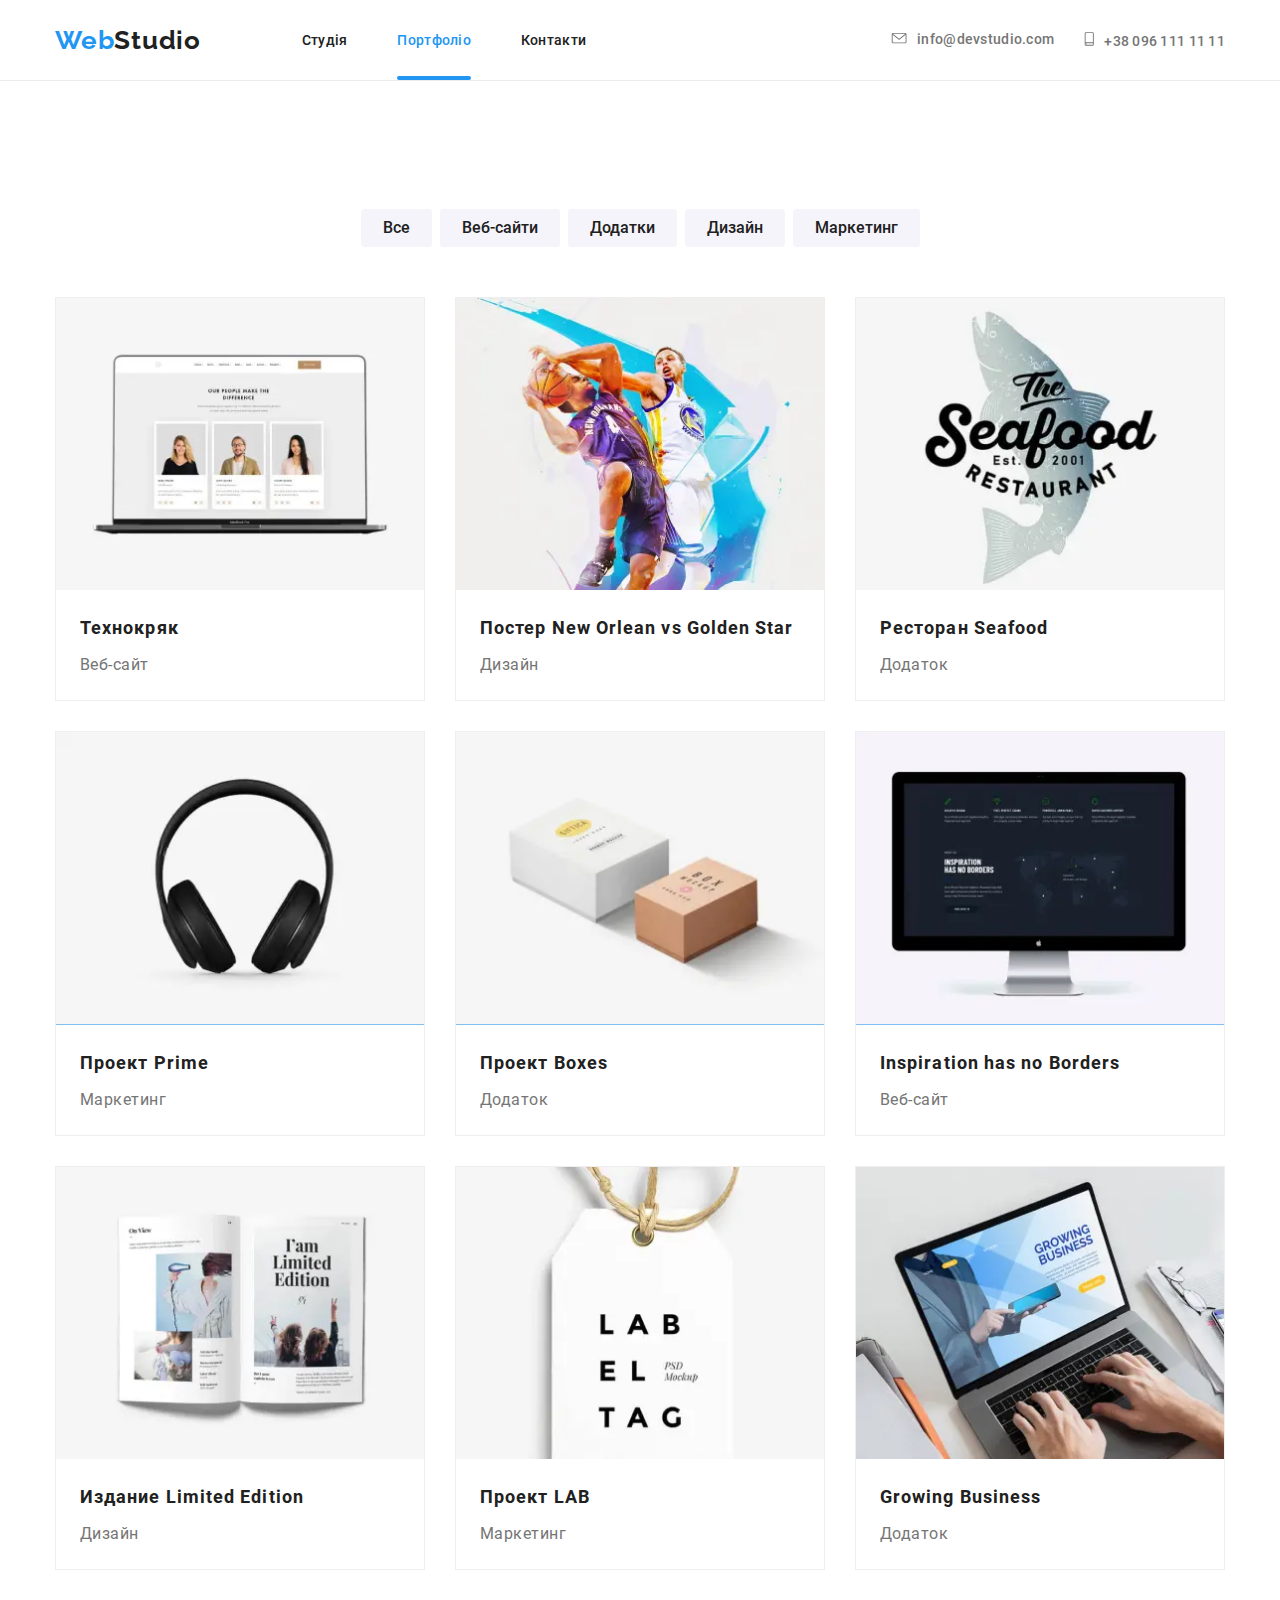
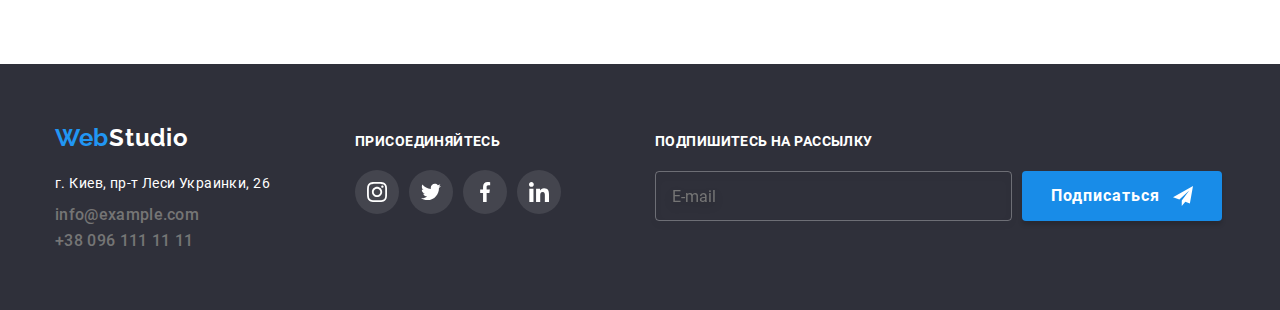
==== commit 4b80907f: "ver. 2.1" ====
--- a/portfolio.html
+++ b/portfolio.html
@@ -55,11 +55,11 @@
             <div class="container portfolio">
                 <div class="button-container"> 
                     <ul class="button-list">
-                        <li class="item"><button type="button" class="btn">Все</button></li>
-                        <li class="item"><button type="button" class="btn">Веб-сайти</button></li>
-                        <li class="item"><button type="button" class="btn">Додатки</button></li>
-                        <li class="item"><button type="button" class="btn">Дизайн</button></li>
-                        <li class="item"><button type="button" class="btn">Маркетинг</button></li>
+                        <li class="item"><button type="button" class="btn" aria-label="option">Все</button></li>
+                        <li class="item"><button type="button" class="btn" aria-label="option">Веб-сайти</button></li>
+                        <li class="item"><button type="button" class="btn" aria-label="option">Додатки</button></li>
+                        <li class="item"><button type="button" class="btn" aria-label="option">Дизайн</button></li>
+                        <li class="item"><button type="button" class="btn" aria-label="option">Маркетинг</button></li>
                     </ul>  
                 </div>
                 <div>
--- a/css/portfolio.min.css
+++ b/css/portfolio.min.css
@@ -1,2 +1,2 @@
-@font-face{font-family:"Roboto";font-style:normal;font-weight:400;src:local("Roboto"),local("Roboto-Regular"),url("../fonts/roboto-v20-latin_cyrillic-regular.woff2") format("woff2"),url("../fonts/roboto-v20-latin_cyrillic-regular.woff") format("woff")}@font-face{font-family:"Roboto";font-style:normal;font-weight:500;src:local("Roboto Medium"),local("Roboto-Medium"),url("../fonts/roboto-v20-latin_cyrillic-500.woff2") format("woff2"),url("../fonts/roboto-v20-latin_cyrillic-500.woff") format("woff")}@font-face{font-family:"Roboto";font-style:normal;font-weight:700;src:local("Roboto Bold"),local("Roboto-Bold"),url("../fonts/roboto-v20-latin_cyrillic-700.woff2") format("woff2"),url("../fonts/roboto-v20-latin_cyrillic-700.woff") format("woff")}@font-face{font-family:"Roboto";font-style:normal;font-weight:900;src:local("Roboto Black"),local("Roboto-Black"),url("../fonts/roboto-v20-latin_cyrillic-900.woff2") format("woff2"),url("../fonts/roboto-v20-latin_cyrillic-900.woff") format("woff")}@font-face{font-family:"Raleway";font-style:normal;font-weight:700;src:local(""),url("../fonts/raleway-v17-latin_cyrillic-700.woff2") format("woff2"),url("../fonts/raleway-v17-latin_cyrillic-700.woff") format("woff")}/*! normalize.css v8.0.1 | MIT License | github.com/necolas/normalize.css */html{line-height:1.15;-webkit-text-size-adjust:100%}body{margin:0}main{display:block}h1{font-size:2em;margin:0.67em 0}hr{-webkit-box-sizing:content-box;box-sizing:content-box;height:0;overflow:visible}pre{font-family:monospace, monospace;font-size:1em}a{background-color:transparent}abbr[title]{border-bottom:none;text-decoration:underline;-webkit-text-decoration:underline dotted;text-decoration:underline dotted}b,strong{font-weight:bolder}code,kbd,samp{font-family:monospace, monospace;font-size:1em}small{font-size:80%}sub,sup{font-size:75%;line-height:0;position:relative;vertical-align:baseline}sub{bottom:-0.25em}sup{top:-0.5em}img{border-style:none}button,input,optgroup,select,textarea{font-family:inherit;font-size:100%;line-height:1.15;margin:0}button,input{overflow:visible}button,select{text-transform:none}button,[type="button"],[type="reset"],[type="submit"]{-webkit-appearance:button}button::-moz-focus-inner,[type="button"]::-moz-focus-inner,[type="reset"]::-moz-focus-inner,[type="submit"]::-moz-focus-inner{border-style:none;padding:0}button:-moz-focusring,[type="button"]:-moz-focusring,[type="reset"]:-moz-focusring,[type="submit"]:-moz-focusring{outline:1px dotted ButtonText}fieldset{padding:0.35em 0.75em 0.625em}legend{-webkit-box-sizing:border-box;box-sizing:border-box;color:inherit;display:table;max-width:100%;padding:0;white-space:normal}progress{vertical-align:baseline}textarea{overflow:auto}[type="checkbox"],[type="radio"]{-webkit-box-sizing:border-box;box-sizing:border-box;padding:0}[type="number"]::-webkit-inner-spin-button,[type="number"]::-webkit-outer-spin-button{height:auto}[type="search"]{-webkit-appearance:textfield;outline-offset:-2px}[type="search"]::-webkit-search-decoration{-webkit-appearance:none}::-webkit-file-upload-button{-webkit-appearance:button;font:inherit}details{display:block}summary{display:list-item}template{display:none}[hidden]{display:none}html{-webkit-box-sizing:border-box;box-sizing:border-box}*,*:before,*:after{-webkit-box-sizing:inherit;box-sizing:inherit;margin:0px;padding:0px}body{color:#212121;font-family:'Roboto', sans-serif}a{display:block;text-decoration:none;color:inherit;font-style:normal}b{text-transform:uppercase;font-style:normal;font-weight:700;font-size:14px;line-height:1.142;letter-spacing:0.03em}li{list-style-type:none}img{display:block;width:100%;height:auto}.container{margin-left:auto;margin-right:auto;padding:0 15px}@media screen and (min-width: 480px){.container{width:480px}}@media screen and (min-width: 768px){.container{width:768px}}@media screen and (min-width: 1200px){.container{width:1200px}}h2{margin-bottom:30px;font-style:normal;font-weight:700;font-size:28px;line-height:1.178;text-align:center;letter-spacing:0.03em}h3{margin-bottom:10px;font-style:normal;font-weight:700;font-size:14px;line-height:1.142;text-align:center;letter-spacing:0.03em;text-transform:uppercase}p{font-style:normal;font-weight:400;font-size:14px;line-height:1.714;letter-spacing:0.03em;color:#757575}header{position:relative}.header{display:-webkit-box;display:-ms-flexbox;display:flex;-webkit-box-align:center;-ms-flex-align:center;align-items:center;-webkit-box-pack:justify;-ms-flex-pack:justify;justify-content:space-between}@media screen and (max-width: 767px){.icons-mob{fill:currentColor}.menu-button{outline:none;border:none;background:none}.menu-button:active{color:#2196F3}.menu-button .icon-cross{display:none}.menu-button.is-open .icon-cross{display:block}.menu-button.is-open .icon-menu{display:none}.menu-container{text-align:center;background-color:#ffffff;opacity:0;pointer-events:none;border-top:1px solid #ECECEC;-webkit-transition:cubic-bezier(0.4, 0, 0.2, 1);transition:cubic-bezier(0.4, 0, 0.2, 1);-webkit-transition-duration:250ms;transition-duration:250ms;position:absolute;top:100%;left:0;width:100%}.menu-container.is-open{z-index:5;opacity:1;display:block;-webkit-transition:cubic-bezier(0.4, 0, 0.2, 1);transition:cubic-bezier(0.4, 0, 0.2, 1);-webkit-transition-duration:250ms;transition-duration:250ms;visibility:visible;pointer-events:initial}}@media screen and (min-width: 768px){.menu-button{display:none}}.logo{font-family:'Raleway', sans-serif;color:#212121;font-size:24px;font-weight:700;letter-spacing:0.03em;text-decoration:none}@media screen and (max-width: 767px){.header .logo{padding:16px 0px}}@media screen and (min-width: 768px){.header .logo{padding:26px 0px;font-size:24px;line-height:1.16}}@media screen and (min-width: 1200px){.header .logo{padding:24px 0px;font-size:26px;line-height:1.192}}.logo .logo-item{color:#2196F3}.address-footer .logo{padding-bottom:20px;color:#fff}.menu-container{font-style:normal;font-weight:500;font-size:18px;line-height:1.166;letter-spacing:0.02em}.site-nav li{position:relative;-webkit-transition:cubic-bezier(0.4, 0, 0.2, 1);transition:cubic-bezier(0.4, 0, 0.2, 1);-webkit-transition-duration:250ms;transition-duration:250ms}@media screen and (max-width: 767px){.menu-container{padding:60px 0px}.site-nav{margin-bottom:60px}.site-nav li:not(:last-child){margin-bottom:40px}}@media screen and (min-width: 768px){.menu-container{display:-webkit-box;display:-ms-flexbox;display:flex;-webkit-box-align:center;-ms-flex-align:center;align-items:center;font-style:normal;font-weight:500;font-size:14px;line-height:1.142;letter-spacing:0.02em}.site-nav{display:-webkit-box;display:-ms-flexbox;display:flex;margin-right:84px}.site-nav li:not(:last-child){margin-right:50px}}@media screen and (min-width: 768px) and (min-width: 1200px){.site-nav{margin-right:0px}}.link{position:relative;display:inline;-webkit-transition:cubic-bezier(0.4, 0, 0.2, 1);transition:cubic-bezier(0.4, 0, 0.2, 1);-webkit-transition-duration:250ms;transition-duration:250ms}.link:hover,.link:focus{color:#2196F3}.link.current{color:#2196F3}.link:active{color:#757575}.link.current::after{position:absolute;content:'';display:block;bottom:-8px;left:0;width:100%;height:4px;background-color:#2196F3;border-radius:2px}@media screen and (min-width: 768px){.link{padding:32px 0}.link.current::after{bottom:0}}@media screen and (min-width: 1200px){.link.current::after{bottom:0}}@media screen and (max-width: 1199px){.contacts-list{-webkit-box-align:center;-ms-flex-align:center;align-items:center}.contacts-list li:not(:last-child){margin-bottom:10px}}@media screen and (min-width: 1200px){.contacts-list{display:-webkit-box;display:-ms-flexbox;display:flex;-webkit-box-align:center;-ms-flex-align:center;align-items:center;margin-left:305px}.contacts-list li:last-child{margin-left:30px}}.contacts-item:hover,.contacts-item:focus{color:#2196F3}.contacts-item:active{color:#757575}.envelope{width:16px;height:12px}.smartphone{width:10px;height:15px}.icon{margin-right:10px;fill:currentColor}.contacts-item{font-weight:500;line-height:1.14;letter-spacing:0.02em;color:#757575;-webkit-transition:cubic-bezier(0.4, 0, 0.2, 1);transition:cubic-bezier(0.4, 0, 0.2, 1);-webkit-transition-duration:250ms;transition-duration:250ms;margin-bottom:16px;margin-left:24px}@media screen and (min-width: 768px){.contacts-item{margin-bottom:0px;margin-left:0px}}.pf{border:1px solid #ECECEC;border-left:none;border-right:none;border-top:none}.hover.m-t{display:-webkit-box;display:-ms-flexbox;display:flex;position:relative;overflow:hidden;-webkit-transition:-webkit-transform 250ms cubic-bezier(0.4, 0, 0.2, 1);transition:-webkit-transform 250ms cubic-bezier(0.4, 0, 0.2, 1);transition:transform 250ms cubic-bezier(0.4, 0, 0.2, 1);transition:transform 250ms cubic-bezier(0.4, 0, 0.2, 1), -webkit-transform 250ms cubic-bezier(0.4, 0, 0.2, 1)}.meaning-title{position:absolute;width:100%;height:100%;padding:73px 24px;margin:0;background:rgba(33,150,243,0.9);-webkit-transform:translateY(100%);transform:translateY(100%);-webkit-transition:-webkit-transform 250ms cubic-bezier(0.4, 0, 0.2, 1);transition:-webkit-transform 250ms cubic-bezier(0.4, 0, 0.2, 1);transition:transform 250ms cubic-bezier(0.4, 0, 0.2, 1);transition:transform 250ms cubic-bezier(0.4, 0, 0.2, 1), -webkit-transform 250ms cubic-bezier(0.4, 0, 0.2, 1);font-family:Roboto;font-style:normal;font-weight:normal;font-size:18px;line-height:1.56;letter-spacing:0.03em;color:#FFFFFF}@media screen and (min-width: 768px){.meaning-title{padding:49px 24px}}@media screen and (min-width: 1200px){.meaning-title{padding:63px 24px}}.title{font-weight:bold;font-size:18px;line-height:2.0;letter-spacing:0.06em;padding:20px 24px 4px 24px;color:#212121}.type{font-weight:normal;font-size:16px;line-height:1.875;letter-spacing:0.03em;color:#757575;padding:0px 24px 20px 24px}.portfolio-section .products-list .products{max-width:450px;height:auto;margin-bottom:30px;margin-left:auto;margin-right:auto}.portfolio-section .products-list .products:last-child{margin-bottom:0px}@media screen and (min-width: 768px){.portfolio-section .products-list{display:-webkit-box;display:-ms-flexbox;display:flex;-ms-flex-wrap:wrap;flex-wrap:wrap;-webkit-box-pack:justify;-ms-flex-pack:justify;justify-content:space-between}.portfolio-section .products-list .products{width:calc(50% - 30px);margin-right:0px;margin-left:0px}}@media screen and (min-width: 1200px){.portfolio-section .products-list{display:-webkit-box;display:-ms-flexbox;display:flex;-ms-flex-wrap:wrap;flex-wrap:wrap;-webkit-box-pack:justify;-ms-flex-pack:justify;justify-content:space-between}.portfolio-section .products-list .products{width:calc((100% - 60px) / 3)}.portfolio-section .products-list .products:nth-last-child(-n+3){margin-bottom:0px}}.portfolio-section .products-link{border:1px solid #EEEEEE;background:#FFFFFF;-webkit-transition:cubic-bezier(0.4, 0, 0.2, 1);transition:cubic-bezier(0.4, 0, 0.2, 1);-webkit-transition-duration:250ms;transition-duration:250ms}.portfolio-section .products-link:hover,.portfolio-section .products-link:focus{border:1px solid #EEEEEE;-webkit-box-shadow:1px 4px 6px rgba(0,0,0,0.16),0px 4px 4px rgba(0,0,0,0.06),0px 1px 1px rgba(0,0,0,0.12);box-shadow:1px 4px 6px rgba(0,0,0,0.16),0px 4px 4px rgba(0,0,0,0.06),0px 1px 1px rgba(0,0,0,0.12)}.m-t:hover .meaning-title{-webkit-transform:translateY(0);transform:translateY(0)}section{padding-top:60px;padding-bottom:60px}section.hero{padding:0px}.benefits-list{text-align:center}@media screen and (min-width: 768px){.benefits-list{display:-webkit-box;display:-ms-flexbox;display:flex;-ms-flex-wrap:wrap;flex-wrap:wrap;-webkit-box-pack:center;-ms-flex-pack:center;justify-content:center}}@media screen and (min-width: 1200px){.benefits-list{display:-webkit-box;display:-ms-flexbox;display:flex;-ms-flex-wrap:nowrap;flex-wrap:nowrap}}.benefits-item{margin-bottom:30px}.benefits-item:last-child{margin-bottom:0px}.benefits-item p{text-align:left}@media screen and (max-width: 479px){.benefits-item{max-width:100%}}@media screen and (min-width: 480px), (max-width: 767px){.benefits-item{width:450px;margin-right:auto;margin-left:auto}}@media screen and (min-width: 768px){.benefits-item{max-width:354px;margin-right:30px;margin-left:0px}.benefits-item .benefits{text-align:left}.benefits-item:nth-child(2n){margin-right:0px}}@media screen and (min-width: 1200px){.benefits-item{width:calc((100%-90px) / 4)}.benefits-item:not(:last-child){margin-right:30px}}.benefits-logo{padding:25px 0px;margin-bottom:30px;background:#F5F4FA;border-radius:4px}.benefits-icons{width:70px;height:70px}@media screen and (max-width: 1199px){.section-products{display:none}}@media screen and (min-width: 1200px){.products-list{display:-webkit-box;display:-ms-flexbox;display:flex}.products-list .products{width:calc((100%-90px) / 3);margin-right:30px}.products-list .products:last-child{margin-right:0px}.products-list .products-position{position:relative}.products-list .name{color:#fff;text-align:center;padding-top:27px;padding-bottom:27px;text-transform:uppercase;background:rgba(47,48,58,0.8);position:absolute;bottom:0;left:0;right:0;margin-bottom:0px}}.section-team{padding:60px 0px;background:#F5F4FA}@media screen and (min-width: 768px){.team-list{display:-webkit-box;display:-ms-flexbox;display:flex;-ms-flex-wrap:wrap;flex-wrap:wrap;-webkit-box-pack:center;-ms-flex-pack:center;justify-content:center}}@media screen and (min-width: 1200px){.team-list{display:-webkit-box;display:-ms-flexbox;display:flex}}.teammates{margin-bottom:30px;background:#fff;-webkit-box-shadow:0px 1px 3px rgba(0,0,0,0.12),0px 1px 1px rgba(0,0,0,0.14),0px 2px 1px rgba(0,0,0,0.2);box-shadow:0px 1px 3px rgba(0,0,0,0.12),0px 1px 1px rgba(0,0,0,0.14),0px 2px 1px rgba(0,0,0,0.2);border-radius:0px 0px 4px 4px}.teammates p{margin-top:30px;margin-bottom:10px;font-style:normal;font-weight:500;font-size:16px;line-height:1.187;text-align:center;letter-spacing:0.03em;color:#212121}.teammates p.text{margin:0px;color:#757575;font-weight:normal}@media screen and (max-width: 479px){.teammates{max-width:100%}.teammates:last-child{margin-bottom:0px}}@media screen and (min-width: 480px), (max-width: 767px){.teammates{width:450px;margin-right:auto;margin-left:auto}}@media screen and (min-width: 768px){.teammates{max-width:354px;margin-right:30px;margin-left:0px}.teammates:nth-child(2n){margin-right:0px}}@media screen and (min-width: 1200px){.teammates{width:calc((100% - 90px) / 4)}.teammates:not(:last-child){margin-right:30px}}.clients-list{list-style-type:none}@media screen and (max-width: 1199px){.clients-list{display:-webkit-box;display:-ms-flexbox;display:flex;-ms-flex-wrap:wrap;flex-wrap:wrap;-webkit-box-pack:justify;-ms-flex-pack:justify;justify-content:space-between}}@media screen and (max-width: 767px){.clients-list .client{width:calc((100% - 30px) / 2);height:90px;margin-bottom:30px}.clients-list .client:nth-last-child(-n+2){margin-bottom:0px}}@media screen and (min-width: 768px){.clients-list .client{width:calc((100% - 60px) / 3);height:90px;margin-bottom:30px}.clients-list .client:nth-last-child(-n+3){margin-bottom:0px}}@media screen and (min-width: 1200px){.clients-list{display:-webkit-box;display:-ms-flexbox;display:flex;-webkit-box-pack:justify;-ms-flex-pack:justify;justify-content:space-between}.clients-list .client{width:calc((100% - 150px) / 6);height:90px;margin-bottom:0px}.clients-list .client:last-child{margin-right:0px}}.client-link{display:-webkit-box;display:-ms-flexbox;display:flex;-webkit-box-pack:center;-ms-flex-pack:center;justify-content:center;-webkit-box-align:center;-ms-flex-align:center;align-items:center;width:100%;height:90px;overflow:hidden;fill:#AFB1B8;border:1px solid #AFB1B8;border-radius:4px;outline:none;-webkit-transition:250ms cubic-bezier(0.4, 0, 0.2, 1);transition:250ms cubic-bezier(0.4, 0, 0.2, 1);border-color:250ms cubic-bezier(0.4, 0, 0.2, 1)}.client-link:hover,.client-link:focus{fill:#2196F3;border-color:#2196F3}.client-link:active{fill:#757575;border-color:#757575}.button{width:200px;height:50px;background:#188CE8;-webkit-box-shadow:0px 4px 4px rgba(0,0,0,0.15);box-shadow:0px 4px 4px rgba(0,0,0,0.15);border-radius:4px;border:inherit;outline:none;font-weight:700;font-size:16px;line-height:1.875;text-align:center;letter-spacing:0.06em;color:#fff;-webkit-transition:cubic-bezier(0.4, 0, 0.2, 1);transition:cubic-bezier(0.4, 0, 0.2, 1);-webkit-transition-duration:250ms;transition-duration:250ms}.button:hover,.button:focus{color:#212121;background-color:#2196F3;-webkit-box-shadow:0px 3px 1px rgba(0,0,0,0.1),0px 1px 2px rgba(0,0,0,0.08),0px 2px 2px rgba(0,0,0,0.12);box-shadow:0px 3px 1px rgba(0,0,0,0.1),0px 1px 2px rgba(0,0,0,0.08),0px 2px 2px rgba(0,0,0,0.12)}.button:active{color:#212121;background-color:#AFB1B8}.button.footer{display:-webkit-box;display:-ms-flexbox;display:flex;-webkit-box-align:center;-ms-flex-align:center;align-items:center;-webkit-box-pack:justify;-ms-flex-pack:justify;justify-content:space-between;text-align:center;padding:10px 29px;margin-right:auto;margin-top:20px;margin-left:auto;-webkit-transition:cubic-bezier(0.4, 0, 0.2, 1);transition:cubic-bezier(0.4, 0, 0.2, 1);-webkit-transition-duration:250ms;transition-duration:250ms}.button.footer.social-icons{fill:currentColor}@media screen and (min-width: 1200px){.button.footer{margin-left:10px;margin-top:0}}.button-list{display:-webkit-box;display:-ms-flexbox;display:flex;-ms-flex-wrap:wrap;flex-wrap:wrap;margin-bottom:40px;-ms-flex-line-pack:distribute;align-content:space-around;color:#212121}.button-list .btn{padding:6px 22px;font-size:16px;font-weight:500;line-height:1.62;color:#212121;background-color:#F5F4FA;border:4px;border-radius:4px;cursor:pointer;-webkit-transition:cubic-bezier(0.4, 0, 0.2, 1);transition:cubic-bezier(0.4, 0, 0.2, 1);-webkit-transition-duration:250ms;transition-duration:250ms;outline:none}.button-list .item:not(:last-child){margin-right:8px;margin-bottom:15px}@media screen and (min-width: 768px){.button-list{margin-bottom:30px;-webkit-box-pack:center;-ms-flex-pack:center;justify-content:center}.button-list .item:not(:last-child){margin-right:8px;margin-bottom:0px}}@media screen and (min-width: 1200px){.button-list{margin-top:34px;margin-bottom:50px;-webkit-box-pack:center;-ms-flex-pack:center;justify-content:center}}.btn:hover,.btn:focus{color:#fff;background-color:#2196F3;-webkit-box-shadow:0px 3px 1px rgba(0,0,0,0.1),0px 1px 2px rgba(0,0,0,0.08),0px 2px 2px rgba(0,0,0,0.12);box-shadow:0px 3px 1px rgba(0,0,0,0.1),0px 1px 2px rgba(0,0,0,0.08),0px 2px 2px rgba(0,0,0,0.12)}.btn:active{color:#757575}.social-list{display:-webkit-box;display:-ms-flexbox;display:flex;padding-top:16px;padding-bottom:24px;-webkit-box-pack:center;-ms-flex-pack:center;justify-content:center}.icons:not(:last-child){margin-right:10px}.icons-link{display:-webkit-box;display:-ms-flexbox;display:flex;-webkit-box-pack:center;-ms-flex-pack:center;justify-content:center;-webkit-box-align:center;-ms-flex-align:center;align-items:center;color:#AFB1B8;text-decoration:none;font-style:normal;width:44px;height:44px;background-color:rgba(255,255,255,0.1);border-radius:50%;-webkit-transition:cubic-bezier(0.4, 0, 0.2, 1);transition:cubic-bezier(0.4, 0, 0.2, 1);-webkit-transition-duration:250ms;transition-duration:250ms}.icons-link:hover,.icons-link:focus{color:#fff;background-color:rgba(33,150,243,0.9)}.icons-link:active{color:#fff}.teammates .social-icons{width:20px;height:20px;fill:currentColor}footer{padding:60px 0px;background-color:#2F303A;color:#fff}.container.footer{text-align:center}.address-list{margin-bottom:60px}.address-list p{font-style:normal;margin-bottom:10px;color:currentColor}.social-container{margin-bottom:60px}.footer .icons-link{color:white}.footer .social-icons{width:20px;height:20px;fill:currentColor}@media screen and (min-width: 768px){.container.footer{display:-webkit-box;display:-ms-flexbox;display:flex;-webkit-box-pack:justify;-ms-flex-pack:justify;justify-content:space-between;-webkit-box-align:baseline;-ms-flex-align:baseline;align-items:baseline;-ms-flex-wrap:wrap;flex-wrap:wrap}.container.footer .address-footer{width:calc(50% - 15px)}.container.footer .address-footer .contacts-item:last-child{margin-top:8px}.container.footer .social-container{width:calc(50% - 15px)}.container.footer .share-it{-webkit-box-flex:1;-ms-flex-positive:1;flex-grow:1}}@media screen and (min-width: 1200px){.container.footer{display:-webkit-box;display:-ms-flexbox;display:flex;-webkit-box-align:baseline;-ms-flex-align:baseline;align-items:baseline;-ms-flex-wrap:wrap;flex-wrap:wrap;text-align:left}.container.footer .address-footer{width:calc(25% - 15px)}.container.footer .address-list{margin-bottom:0}.container.footer .address-list p{margin-bottom:10px}.container.footer .social-container{width:calc(25% - 15px);margin-bottom:0}.container.footer .social-container .social-list{padding-left:0px;padding-right:0px;padding-top:20px;-webkit-box-pack:inherit;-ms-flex-pack:inherit;justify-content:inherit}.container.footer .social-container .icons:not(:last-child){margin-right:10px}.container.footer .social-icons{width:20px;height:20px;fill:currentColor}.container.footer .share-it{width:calc(50% - 15px);display:-webkit-box;display:-ms-flexbox;display:flex;-webkit-box-flex:0;-ms-flex-positive:0;flex-grow:0}.container.footer .share-form{display:-webkit-box;display:-ms-flexbox;display:flex;-webkit-box-orient:vertical;-webkit-box-direction:normal;-ms-flex-direction:column;flex-direction:column;min-width:570px;min-height:86px}.container.footer .label-form{margin-bottom:20px;font-weight:normal;font-size:16px;line-height:1.25;color:currentColor}.container.footer .box-input{display:-webkit-box;display:-ms-flexbox;display:flex;color:currentColor}}.input-form{width:450px;height:50px;border:1px solid rgba(255,255,255,0.3);-webkit-box-sizing:border-box;box-sizing:border-box;-webkit-filter:drop-shadow(0px 4px 4px rgba(0,0,0,0.15));filter:drop-shadow(0px 4px 4px rgba(0,0,0,0.15));border-radius:4px;background:transparent;padding-left:16px;color:currentColor;outline:none;margin-top:20px}@media screen and (max-width: 479px){.input-form{width:100%}}@media screen and (min-width: 1200px){.input-form{width:357px;margin-top:0px}}
+@font-face{font-family:"Roboto";font-style:normal;font-weight:400;src:local("Roboto"),local("Roboto-Regular"),url("../fonts/roboto-v20-latin_cyrillic-regular.woff2") format("woff2"),url("../fonts/roboto-v20-latin_cyrillic-regular.woff") format("woff")}@font-face{font-family:"Roboto";font-style:normal;font-weight:500;src:local("Roboto Medium"),local("Roboto-Medium"),url("../fonts/roboto-v20-latin_cyrillic-500.woff2") format("woff2"),url("../fonts/roboto-v20-latin_cyrillic-500.woff") format("woff")}@font-face{font-family:"Roboto";font-style:normal;font-weight:700;src:local("Roboto Bold"),local("Roboto-Bold"),url("../fonts/roboto-v20-latin_cyrillic-700.woff2") format("woff2"),url("../fonts/roboto-v20-latin_cyrillic-700.woff") format("woff")}@font-face{font-family:"Roboto";font-style:normal;font-weight:900;src:local("Roboto Black"),local("Roboto-Black"),url("../fonts/roboto-v20-latin_cyrillic-900.woff2") format("woff2"),url("../fonts/roboto-v20-latin_cyrillic-900.woff") format("woff")}@font-face{font-family:"Raleway";font-style:normal;font-weight:700;src:local(""),url("../fonts/raleway-v17-latin_cyrillic-700.woff2") format("woff2"),url("../fonts/raleway-v17-latin_cyrillic-700.woff") format("woff")}/*! normalize.css v8.0.1 | MIT License | github.com/necolas/normalize.css */html{line-height:1.15;-webkit-text-size-adjust:100%}body{margin:0}main{display:block}h1{font-size:2em;margin:0.67em 0}hr{-webkit-box-sizing:content-box;box-sizing:content-box;height:0;overflow:visible}pre{font-family:monospace, monospace;font-size:1em}a{background-color:transparent}abbr[title]{border-bottom:none;text-decoration:underline;-webkit-text-decoration:underline dotted;text-decoration:underline dotted}b,strong{font-weight:bolder}code,kbd,samp{font-family:monospace, monospace;font-size:1em}small{font-size:80%}sub,sup{font-size:75%;line-height:0;position:relative;vertical-align:baseline}sub{bottom:-0.25em}sup{top:-0.5em}img{border-style:none}button,input,optgroup,select,textarea{font-family:inherit;font-size:100%;line-height:1.15;margin:0}button,input{overflow:visible}button,select{text-transform:none}button,[type="button"],[type="reset"],[type="submit"]{-webkit-appearance:button}button::-moz-focus-inner,[type="button"]::-moz-focus-inner,[type="reset"]::-moz-focus-inner,[type="submit"]::-moz-focus-inner{border-style:none;padding:0}button:-moz-focusring,[type="button"]:-moz-focusring,[type="reset"]:-moz-focusring,[type="submit"]:-moz-focusring{outline:1px dotted ButtonText}fieldset{padding:0.35em 0.75em 0.625em}legend{-webkit-box-sizing:border-box;box-sizing:border-box;color:inherit;display:table;max-width:100%;padding:0;white-space:normal}progress{vertical-align:baseline}textarea{overflow:auto}[type="checkbox"],[type="radio"]{-webkit-box-sizing:border-box;box-sizing:border-box;padding:0}[type="number"]::-webkit-inner-spin-button,[type="number"]::-webkit-outer-spin-button{height:auto}[type="search"]{-webkit-appearance:textfield;outline-offset:-2px}[type="search"]::-webkit-search-decoration{-webkit-appearance:none}::-webkit-file-upload-button{-webkit-appearance:button;font:inherit}details{display:block}summary{display:list-item}template{display:none}[hidden]{display:none}html{-webkit-box-sizing:border-box;box-sizing:border-box}*,*:before,*:after{-webkit-box-sizing:inherit;box-sizing:inherit;margin:0px;padding:0px}body{color:#212121;font-family:'Roboto', sans-serif}a{display:block;text-decoration:none;color:inherit;font-style:normal}b{text-transform:uppercase;font-style:normal;font-weight:700;font-size:14px;line-height:1.142;letter-spacing:0.03em}li{list-style-type:none}img{display:block;width:100%;height:auto}.container{margin-left:auto;margin-right:auto;padding:0 15px}@media screen and (min-width: 480px){.container{width:480px}}@media screen and (min-width: 768px){.container{width:768px}}@media screen and (min-width: 1200px){.container{width:1200px}}h2{margin-bottom:30px;font-style:normal;font-weight:700;font-size:28px;line-height:1.178;text-align:center;letter-spacing:0.03em}@media screen and (min-width: 1200px){h2{font-size:36px;line-height:1.166}}h3{margin-bottom:10px;font-style:normal;font-weight:700;font-size:14px;line-height:1.142;text-align:center;letter-spacing:0.03em;text-transform:uppercase}p{font-style:normal;font-weight:400;font-size:14px;line-height:1.714;letter-spacing:0.03em;color:#757575}header{position:relative}.header{display:-webkit-box;display:-ms-flexbox;display:flex;-webkit-box-align:center;-ms-flex-align:center;align-items:center;-webkit-box-pack:justify;-ms-flex-pack:justify;justify-content:space-between}@media screen and (max-width: 767px){.icons-mob{fill:currentColor}.menu-button{outline:none;border:none;background:none}.menu-button:active{color:#2196F3}.menu-button .icon-cross{display:none}.menu-button.is-open .icon-cross{display:block}.menu-button.is-open .icon-menu{display:none}.menu-container{text-align:center;background-color:#ffffff;opacity:0;pointer-events:none;border-top:1px solid #ECECEC;-webkit-transition:cubic-bezier(0.4, 0, 0.2, 1);transition:cubic-bezier(0.4, 0, 0.2, 1);-webkit-transition-duration:250ms;transition-duration:250ms;position:absolute;top:100%;left:0;width:100%}.menu-container.is-open{z-index:5;opacity:1;display:block;-webkit-transition:cubic-bezier(0.4, 0, 0.2, 1);transition:cubic-bezier(0.4, 0, 0.2, 1);-webkit-transition-duration:250ms;transition-duration:250ms;visibility:visible;pointer-events:initial}}@media screen and (min-width: 768px){.menu-button{display:none}}.logo{font-family:'Raleway', sans-serif;color:#212121;font-size:24px;font-weight:700;letter-spacing:0.03em;text-decoration:none}@media screen and (max-width: 767px){.header .logo{padding:16px 0px}}@media screen and (min-width: 768px){.header .logo{padding:26px 0px;font-size:24px;line-height:1.16}}@media screen and (min-width: 1200px){.header .logo{padding:24px 0px;font-size:26px;line-height:1.192}}.logo .logo-item{color:#2196F3}.address-footer .logo{padding-bottom:20px;color:#fff}.menu-container{font-style:normal;font-weight:500;font-size:18px;line-height:1.166;letter-spacing:0.02em}.site-nav li{position:relative;-webkit-transition:cubic-bezier(0.4, 0, 0.2, 1);transition:cubic-bezier(0.4, 0, 0.2, 1);-webkit-transition-duration:250ms;transition-duration:250ms}@media screen and (max-width: 767px){.menu-container{padding:60px 0px}.site-nav{margin-bottom:60px}.site-nav li:not(:last-child){margin-bottom:40px}}@media screen and (min-width: 768px){.menu-container{display:-webkit-box;display:-ms-flexbox;display:flex;-webkit-box-align:center;-ms-flex-align:center;align-items:center;font-style:normal;font-weight:500;font-size:14px;line-height:1.142;letter-spacing:0.02em}.site-nav{display:-webkit-box;display:-ms-flexbox;display:flex;margin-right:84px}.site-nav li:not(:last-child){margin-right:50px}}@media screen and (min-width: 768px) and (min-width: 1200px){.site-nav{margin-right:0px}}.link{display:inline;position:relative;-webkit-transition:cubic-bezier(0.4, 0, 0.2, 1);transition:cubic-bezier(0.4, 0, 0.2, 1);-webkit-transition-duration:250ms;transition-duration:250ms}.link:hover,.link:focus{color:#2196F3}.link.current{color:#2196F3}.link:active{color:#757575}.link.current::after{position:absolute;content:'';display:block;bottom:-8px;left:0;width:100%;height:4px;background-color:#2196F3;border-radius:2px}@media screen and (min-width: 768px){.link{padding:32px 0}.link.current::after{bottom:0}}@media screen and (min-width: 1200px){.link{display:block}.link.current::after{bottom:0px}}@media screen and (max-width: 1199px){.contacts-list{-webkit-box-align:center;-ms-flex-align:center;align-items:center}.contacts-list li:not(:last-child){margin-bottom:10px}}@media screen and (min-width: 1200px){.contacts-list{display:-webkit-box;display:-ms-flexbox;display:flex;-webkit-box-align:center;-ms-flex-align:center;align-items:center;margin-left:305px}.contacts-list li:last-child{margin-left:30px}}.contacts-item:hover,.contacts-item:focus{color:#2196F3}.contacts-item:active{color:#757575}.envelope{width:16px;height:12px}.smartphone{width:10px;height:15px}.icon{margin-right:10px;fill:currentColor}.contacts-item{font-weight:500;line-height:1.14;letter-spacing:0.02em;color:#757575;-webkit-transition:cubic-bezier(0.4, 0, 0.2, 1);transition:cubic-bezier(0.4, 0, 0.2, 1);-webkit-transition-duration:250ms;transition-duration:250ms;margin-bottom:16px;margin-left:24px}@media screen and (min-width: 768px){.contacts-item{margin-bottom:0px;margin-left:0px}}.pf{border:1px solid #ECECEC;border-left:none;border-right:none;border-top:none}.hover.m-t{display:-webkit-box;display:-ms-flexbox;display:flex;position:relative;overflow:hidden;-webkit-transition:-webkit-transform 250ms cubic-bezier(0.4, 0, 0.2, 1);transition:-webkit-transform 250ms cubic-bezier(0.4, 0, 0.2, 1);transition:transform 250ms cubic-bezier(0.4, 0, 0.2, 1);transition:transform 250ms cubic-bezier(0.4, 0, 0.2, 1), -webkit-transform 250ms cubic-bezier(0.4, 0, 0.2, 1)}.meaning-title{position:absolute;width:100%;height:100%;padding:5% 5%;margin:0;background:rgba(33,150,243,0.9);-webkit-transform:translateY(100%);transform:translateY(100%);-webkit-transition:-webkit-transform 250ms cubic-bezier(0.4, 0, 0.2, 1);transition:-webkit-transform 250ms cubic-bezier(0.4, 0, 0.2, 1);transition:transform 250ms cubic-bezier(0.4, 0, 0.2, 1);transition:transform 250ms cubic-bezier(0.4, 0, 0.2, 1), -webkit-transform 250ms cubic-bezier(0.4, 0, 0.2, 1);font-family:Roboto;font-style:normal;font-weight:normal;font-size:18px;line-height:1.56;letter-spacing:0.03em;color:#FFFFFF}@media screen and (min-width: 480px){.meaning-title{padding:77px 24px}}@media screen and (min-width: 768px){.meaning-title{padding:49px 24px}}@media screen and (min-width: 1200px){.meaning-title{padding:63px 24px}}.title{font-weight:bold;font-size:18px;line-height:2.0;letter-spacing:0.06em;padding:20px 24px 4px 24px;color:#212121}.type{font-weight:normal;font-size:16px;line-height:1.875;letter-spacing:0.03em;color:#757575;padding:0px 24px 20px 24px}.portfolio-section .products-list .products{max-width:450px;height:auto;margin-bottom:30px;margin-left:auto;margin-right:auto}.portfolio-section .products-list .products:last-child{margin-bottom:0px}@media screen and (min-width: 768px){.portfolio-section .products-list{display:-webkit-box;display:-ms-flexbox;display:flex;-ms-flex-wrap:wrap;flex-wrap:wrap;-webkit-box-pack:justify;-ms-flex-pack:justify;justify-content:space-between}.portfolio-section .products-list .products{width:calc(50% - 30px);margin-right:0px;margin-left:0px}}@media screen and (min-width: 1200px){.portfolio-section .products-list{display:-webkit-box;display:-ms-flexbox;display:flex;-ms-flex-wrap:wrap;flex-wrap:wrap;-webkit-box-pack:justify;-ms-flex-pack:justify;justify-content:space-between}.portfolio-section .products-list .products{width:calc((100% - 60px) / 3)}.portfolio-section .products-list .products:nth-last-child(-n+3){margin-bottom:0px}}.portfolio-section .products-link{border:1px solid #EEEEEE;background:#FFFFFF;-webkit-transition:cubic-bezier(0.4, 0, 0.2, 1);transition:cubic-bezier(0.4, 0, 0.2, 1);-webkit-transition-duration:250ms;transition-duration:250ms}.portfolio-section .products-link:hover,.portfolio-section .products-link:focus{border:1px solid #EEEEEE;-webkit-box-shadow:1px 4px 6px rgba(0,0,0,0.16),0px 4px 4px rgba(0,0,0,0.06),0px 1px 1px rgba(0,0,0,0.12);box-shadow:1px 4px 6px rgba(0,0,0,0.16),0px 4px 4px rgba(0,0,0,0.06),0px 1px 1px rgba(0,0,0,0.12)}.m-t:hover .meaning-title{-webkit-transform:translateY(0);transform:translateY(0)}section{padding-top:60px;padding-bottom:60px}@media screen and (min-width: 1200px){section{padding-top:94px;padding-bottom:94px}}section.hero{padding:0px}.benefits-list{text-align:center}@media screen and (min-width: 768px){.benefits-list{display:-webkit-box;display:-ms-flexbox;display:flex;-ms-flex-wrap:wrap;flex-wrap:wrap;-webkit-box-pack:center;-ms-flex-pack:center;justify-content:center}}@media screen and (min-width: 1200px){.benefits-list{display:-webkit-box;display:-ms-flexbox;display:flex;-ms-flex-wrap:nowrap;flex-wrap:nowrap}}.benefits-item{margin-bottom:30px}.benefits-item:last-child{margin-bottom:0px}.benefits-item p{text-align:left}@media screen and (max-width: 479px){.benefits-item{max-width:100%}}@media screen and (min-width: 480px), (max-width: 767px){.benefits-item{width:450px;margin-right:auto;margin-left:auto}}@media screen and (min-width: 768px){.benefits-item{max-width:354px;margin-right:30px;margin-left:0px}.benefits-item .benefits{text-align:left}.benefits-item:nth-child(2n){margin-right:0px}.benefits-item:nth-last-child(-n+2){margin-bottom:0px}}@media screen and (min-width: 1200px){.benefits-item{width:calc((100%-90px) / 4);margin-bottom:0}.benefits-item:not(:last-child){margin-right:30px}}.benefits-logo{padding:25px 0px;margin-bottom:30px;background:#F5F4FA;border-radius:4px}.benefits-icons{width:70px;height:70px}@media screen and (max-width: 1199px){.section-products{display:none}}@media screen and (min-width: 1200px){section.section-products{padding-top:0}.products-list{display:-webkit-box;display:-ms-flexbox;display:flex}.products-list .products{width:calc((100%-90px) / 3);margin-right:30px}.products-list .products:last-child{margin-right:0px}.products-list .products-position{position:relative}.products-list .name{color:#fff;text-align:center;padding-top:27px;padding-bottom:27px;text-transform:uppercase;background:rgba(47,48,58,0.8);position:absolute;bottom:0;left:0;right:0;margin-bottom:0px}}.section-team{background:#F5F4FA}@media screen and (min-width: 768px){.team-list{display:-webkit-box;display:-ms-flexbox;display:flex;-ms-flex-wrap:wrap;flex-wrap:wrap;-webkit-box-pack:center;-ms-flex-pack:center;justify-content:center}}@media screen and (min-width: 1200px){.team-list{display:-webkit-box;display:-ms-flexbox;display:flex}}.teammates{margin-bottom:30px;background:#fff;-webkit-box-shadow:0px 1px 3px rgba(0,0,0,0.12),0px 1px 1px rgba(0,0,0,0.14),0px 2px 1px rgba(0,0,0,0.2);box-shadow:0px 1px 3px rgba(0,0,0,0.12),0px 1px 1px rgba(0,0,0,0.14),0px 2px 1px rgba(0,0,0,0.2);border-radius:0px 0px 4px 4px}.teammates p{margin-top:30px;margin-bottom:10px;font-style:normal;font-weight:500;font-size:16px;line-height:1.187;text-align:center;letter-spacing:0.03em;color:#212121}.teammates p.text{margin:0px;color:#757575;font-weight:normal}@media screen and (max-width: 479px){.teammates{max-width:100%}.teammates:last-child{margin-bottom:0px}}@media screen and (min-width: 480px), (max-width: 767px){.teammates{width:450px;margin-right:auto;margin-left:auto}}@media screen and (min-width: 768px){.teammates{max-width:354px;margin-right:30px;margin-left:0px}.teammates:nth-child(2n){margin-right:0px}}@media screen and (min-width: 1200px){.teammates{width:calc((100% - 90px) / 4)}.teammates:not(:last-child){margin-right:30px}}.clients-list{list-style-type:none}@media screen and (max-width: 1199px){.clients-list{display:-webkit-box;display:-ms-flexbox;display:flex;-ms-flex-wrap:wrap;flex-wrap:wrap;-webkit-box-pack:justify;-ms-flex-pack:justify;justify-content:space-between}}@media screen and (max-width: 767px){.clients-list .client{width:calc((100% - 30px) / 2);height:90px;margin-bottom:30px}.clients-list .client:nth-last-child(-n+2){margin-bottom:0px}}@media screen and (min-width: 768px){.clients-list .client{width:calc((100% - 60px) / 3);height:90px;margin-bottom:30px}.clients-list .client:nth-last-child(-n+3){margin-bottom:0px}}@media screen and (min-width: 1200px){.clients-list{display:-webkit-box;display:-ms-flexbox;display:flex;-webkit-box-pack:justify;-ms-flex-pack:justify;justify-content:space-between}.clients-list .client{width:calc((100% - 150px) / 6);height:90px;margin-bottom:0px}.clients-list .client:last-child{margin-right:0px}}.client-link{display:-webkit-box;display:-ms-flexbox;display:flex;-webkit-box-pack:center;-ms-flex-pack:center;justify-content:center;-webkit-box-align:center;-ms-flex-align:center;align-items:center;width:100%;height:90px;overflow:hidden;fill:#AFB1B8;border:1px solid #AFB1B8;border-radius:4px;outline:none;-webkit-transition:250ms cubic-bezier(0.4, 0, 0.2, 1);transition:250ms cubic-bezier(0.4, 0, 0.2, 1);border-color:250ms cubic-bezier(0.4, 0, 0.2, 1)}.client-link:hover,.client-link:focus{fill:#2196F3;border-color:#2196F3}.client-link:active{fill:#757575;border-color:#757575}.button{width:200px;height:50px;background:#188CE8;-webkit-box-shadow:0px 4px 4px rgba(0,0,0,0.15);box-shadow:0px 4px 4px rgba(0,0,0,0.15);border-radius:4px;border:inherit;outline:none;font-weight:700;font-size:16px;line-height:1.875;text-align:center;letter-spacing:0.06em;color:#fff;-webkit-transition:cubic-bezier(0.4, 0, 0.2, 1);transition:cubic-bezier(0.4, 0, 0.2, 1);-webkit-transition-duration:250ms;transition-duration:250ms}.button:hover,.button:focus{color:#212121;background-color:#2196F3;-webkit-box-shadow:0px 3px 1px rgba(0,0,0,0.1),0px 1px 2px rgba(0,0,0,0.08),0px 2px 2px rgba(0,0,0,0.12);box-shadow:0px 3px 1px rgba(0,0,0,0.1),0px 1px 2px rgba(0,0,0,0.08),0px 2px 2px rgba(0,0,0,0.12)}.button:active{color:#212121;background-color:#AFB1B8}.button.footer{display:-webkit-box;display:-ms-flexbox;display:flex;-webkit-box-align:center;-ms-flex-align:center;align-items:center;-webkit-box-pack:justify;-ms-flex-pack:justify;justify-content:space-between;text-align:center;padding:10px 29px;margin-right:auto;margin-top:20px;margin-left:auto;-webkit-transition:cubic-bezier(0.4, 0, 0.2, 1);transition:cubic-bezier(0.4, 0, 0.2, 1);-webkit-transition-duration:250ms;transition-duration:250ms}.button.footer.social-icons{fill:currentColor}@media screen and (min-width: 1200px){.button.footer{margin-left:10px;margin-top:0;margin-right:0}}.button-list{display:-webkit-box;display:-ms-flexbox;display:flex;-ms-flex-wrap:wrap;flex-wrap:wrap;margin-bottom:40px;-ms-flex-line-pack:distribute;align-content:space-around;color:#212121}.button-list .btn{padding:6px 22px;font-size:16px;font-weight:500;line-height:1.62;color:#212121;background-color:#F5F4FA;border:4px;border-radius:4px;cursor:pointer;-webkit-transition:cubic-bezier(0.4, 0, 0.2, 1);transition:cubic-bezier(0.4, 0, 0.2, 1);-webkit-transition-duration:250ms;transition-duration:250ms;outline:none}.button-list .item:not(:last-child){margin-right:8px;margin-bottom:15px}@media screen and (min-width: 768px){.button-list{margin-bottom:30px;-webkit-box-pack:center;-ms-flex-pack:center;justify-content:center}.button-list .item:not(:last-child){margin-right:8px;margin-bottom:0px}}@media screen and (min-width: 1200px){.button-list{margin-top:34px;margin-bottom:50px;-webkit-box-pack:center;-ms-flex-pack:center;justify-content:center}}.btn:hover,.btn:focus{color:#fff;background-color:#2196F3;-webkit-box-shadow:0px 3px 1px rgba(0,0,0,0.1),0px 1px 2px rgba(0,0,0,0.08),0px 2px 2px rgba(0,0,0,0.12);box-shadow:0px 3px 1px rgba(0,0,0,0.1),0px 1px 2px rgba(0,0,0,0.08),0px 2px 2px rgba(0,0,0,0.12)}.btn:active{color:#757575}.social-list{display:-webkit-box;display:-ms-flexbox;display:flex;padding-top:16px;padding-bottom:24px;-webkit-box-pack:center;-ms-flex-pack:center;justify-content:center}.icons:not(:last-child){margin-right:10px}.icons-link{display:-webkit-box;display:-ms-flexbox;display:flex;-webkit-box-pack:center;-ms-flex-pack:center;justify-content:center;-webkit-box-align:center;-ms-flex-align:center;align-items:center;color:#AFB1B8;text-decoration:none;font-style:normal;width:44px;height:44px;background-color:rgba(255,255,255,0.1);border-radius:50%;-webkit-transition:cubic-bezier(0.4, 0, 0.2, 1);transition:cubic-bezier(0.4, 0, 0.2, 1);-webkit-transition-duration:250ms;transition-duration:250ms}.icons-link:hover,.icons-link:focus{color:#fff;background-color:rgba(33,150,243,0.9)}.icons-link:active{color:#fff}.teammates .social-icons{width:20px;height:20px;fill:currentColor}footer{padding:60px 0px;background-color:#2F303A;color:#fff}.container.footer{text-align:center}.address-list{margin-bottom:60px}.address-list p{font-style:normal;margin-bottom:10px;color:currentColor}.social-container{margin-bottom:60px}.footer .icons-link{color:white}.footer .social-icons{width:20px;height:20px;fill:currentColor}@media screen and (min-width: 768px){.container.footer{display:-webkit-box;display:-ms-flexbox;display:flex;-webkit-box-pack:justify;-ms-flex-pack:justify;justify-content:space-between;-webkit-box-align:baseline;-ms-flex-align:baseline;align-items:baseline;-ms-flex-wrap:wrap;flex-wrap:wrap}.container.footer .address-footer{width:calc(50% - 15px)}.container.footer .address-footer .contacts-item:last-child{margin-top:8px}.container.footer .social-container{width:calc(50% - 15px)}.container.footer .share-it{-webkit-box-flex:1;-ms-flex-positive:1;flex-grow:1}}@media screen and (min-width: 1200px){.container.footer{display:-webkit-box;display:-ms-flexbox;display:flex;-webkit-box-align:baseline;-ms-flex-align:baseline;align-items:baseline;-ms-flex-wrap:wrap;flex-wrap:wrap;text-align:left}.container.footer .address-footer{width:calc(25% - 15px)}.container.footer .address-list{margin-bottom:0}.container.footer .address-list p{margin-bottom:10px}.container.footer .social-container{width:calc(25% - 15px);margin-bottom:0}.container.footer .social-container .social-list{padding-left:0px;padding-right:0px;padding-top:20px;-webkit-box-pack:inherit;-ms-flex-pack:inherit;justify-content:inherit}.container.footer .social-container .icons:not(:last-child){margin-right:10px}.container.footer .social-icons{width:20px;height:20px;fill:currentColor}.container.footer .share-it{width:calc(50% - 15px);display:-webkit-box;display:-ms-flexbox;display:flex;-webkit-box-flex:0;-ms-flex-positive:0;flex-grow:0}.container.footer .share-form{display:-webkit-box;display:-ms-flexbox;display:flex;-webkit-box-orient:vertical;-webkit-box-direction:normal;-ms-flex-direction:column;flex-direction:column;min-width:570px;min-height:86px}.container.footer .label-form{margin-bottom:20px;font-weight:normal;font-size:16px;line-height:1.25;color:currentColor}.container.footer .box-input{display:-webkit-box;display:-ms-flexbox;display:flex;color:currentColor}}.input-form{width:450px;height:50px;border:1px solid rgba(255,255,255,0.3);-webkit-box-sizing:border-box;box-sizing:border-box;-webkit-filter:drop-shadow(0px 4px 4px rgba(0,0,0,0.15));filter:drop-shadow(0px 4px 4px rgba(0,0,0,0.15));border-radius:4px;background:transparent;padding-left:16px;color:currentColor;outline:none;margin-top:20px}@media screen and (max-width: 479px){.input-form{width:100%}}@media screen and (min-width: 1200px){.input-form{width:357px;margin-top:0px}}
 /*# sourceMappingURL=portfolio.min.css.map */